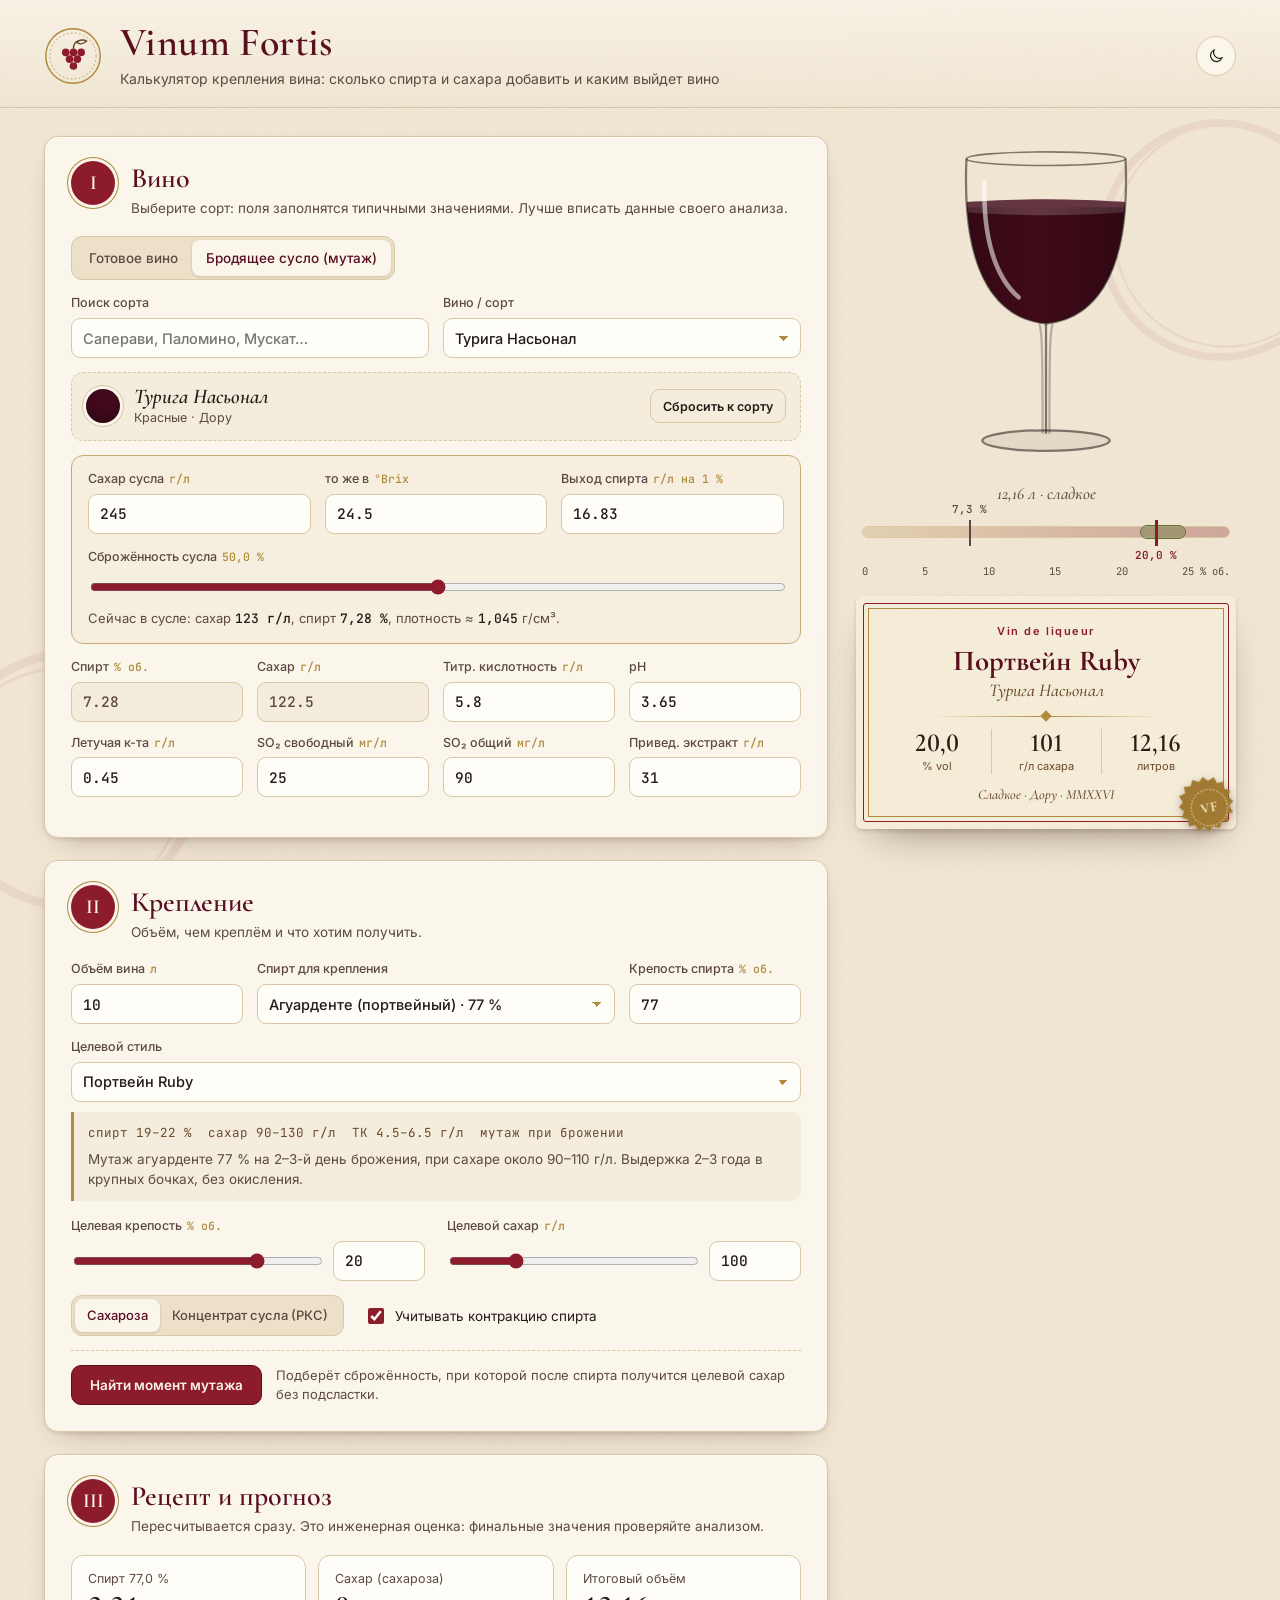
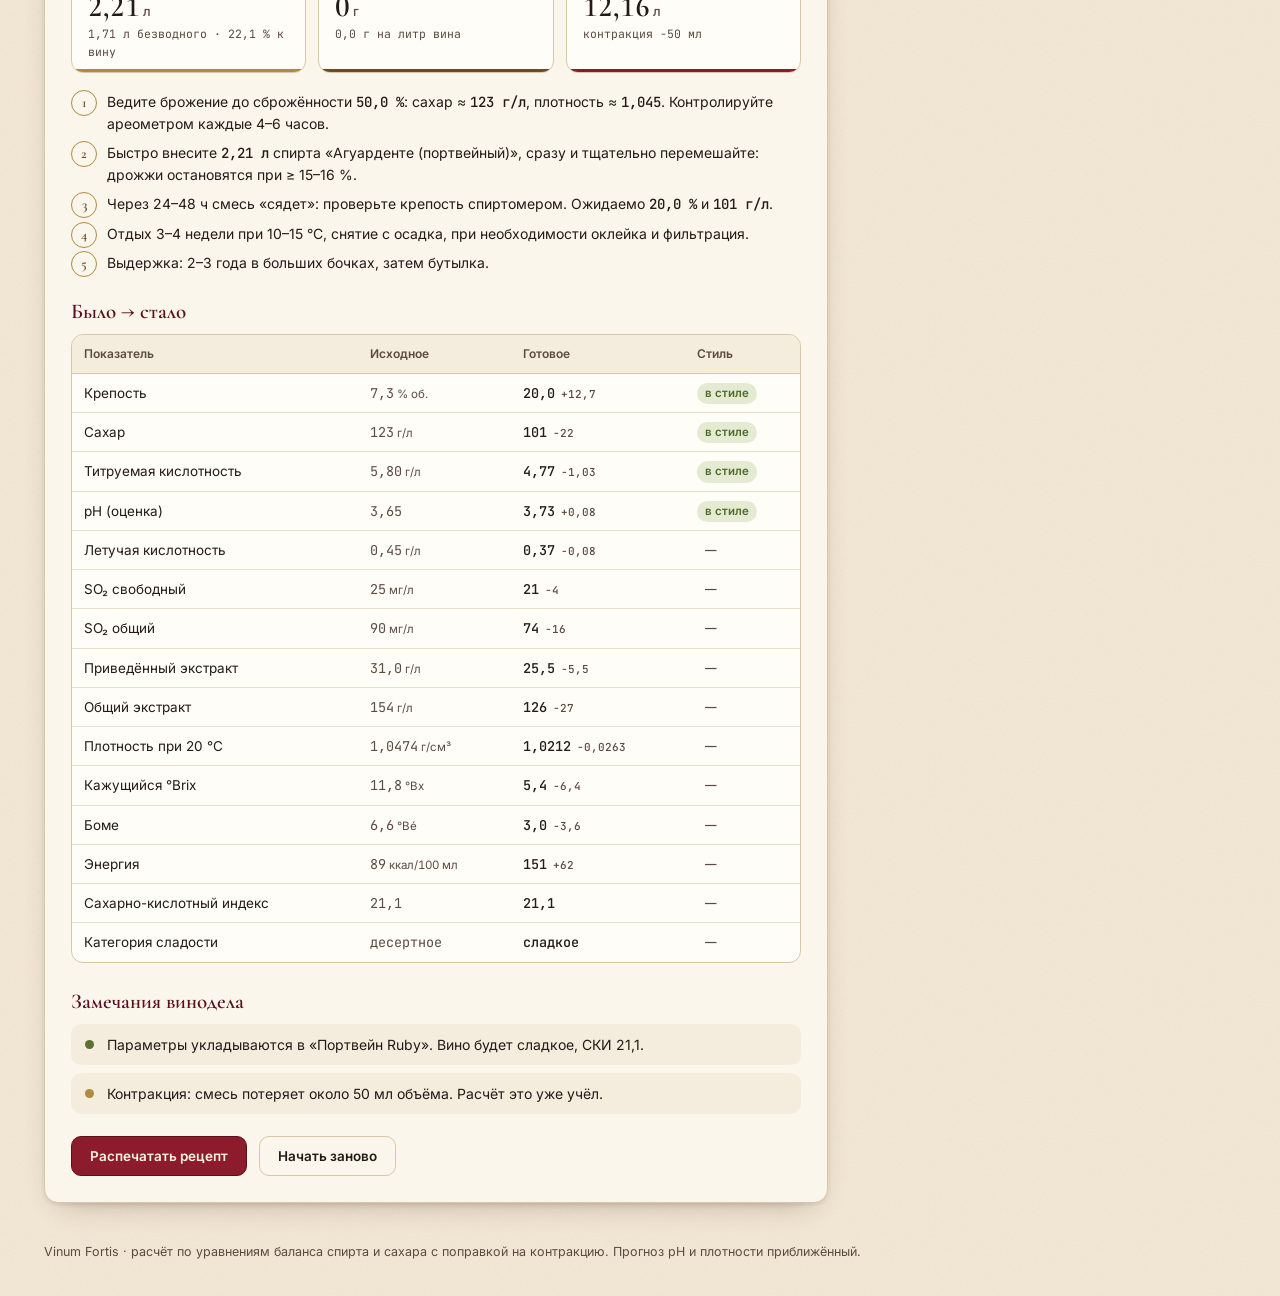
==== wine/index.html @ 8679fa07 "Add Vinum Fortis fortified wine calculator site Wine/must database, spirits and fortified styles, al" ====
<!doctype html>
<html lang="ru">
<head>
  <meta charset="utf-8">
  <meta name="viewport" content="width=device-width, initial-scale=1">
  <title>Vinum Fortis</title>
  <meta name="description" content="Калькулятор крепления вина: сколько спирта и сахара добавить и какими будут параметры готового креплёного вина.">
  <link rel="preconnect" href="https://fonts.googleapis.com">
  <link rel="preconnect" href="https://fonts.gstatic.com" crossorigin>
  <link href="https://fonts.googleapis.com/css2?family=Cormorant+Garamond:ital,wght@0,500;0,600;0,700;1,500;1,600&family=Inter:wght@400;500;600&family=JetBrains+Mono:wght@400;500&display=swap" rel="stylesheet">
  <link rel="stylesheet" href="styles.css">
  <link rel="icon" href="data:image/svg+xml,%3Csvg xmlns='http://www.w3.org/2000/svg' viewBox='0 0 32 32'%3E%3Cpath d='M9 3h14c0 9-2 14-7 14S9 12 9 3z' fill='%238c1c2c'/%3E%3Cpath d='M16 17v9M11 29h10' stroke='%23b08a3e' stroke-width='2' stroke-linecap='round'/%3E%3C/svg%3E">
</head>
<body>
  <svg class="stain stain-a" viewBox="0 0 200 200" aria-hidden="true"><circle cx="100" cy="100" r="78" /><circle cx="104" cy="97" r="74" /></svg>
  <svg class="stain stain-b" viewBox="0 0 200 200" aria-hidden="true"><circle cx="100" cy="100" r="70" /><circle cx="96" cy="104" r="66" /></svg>

  <header class="masthead">
    <div class="masthead-inner">
      <svg class="crest" viewBox="0 0 64 64" aria-hidden="true">
        <circle cx="32" cy="32" r="30" class="crest-ring"/>
        <circle cx="32" cy="32" r="25.5" class="crest-ring thin"/>
        <g class="crest-grapes">
          <circle cx="24" cy="28" r="4.2"/><circle cx="32.5" cy="28" r="4.2"/><circle cx="41" cy="28" r="4.2"/>
          <circle cx="28.2" cy="35.5" r="4.2"/><circle cx="36.8" cy="35.5" r="4.2"/>
          <circle cx="32.5" cy="43" r="4.2"/>
        </g>
        <path d="M32.5 23.5c0-4 1.5-6.5 4.5-8M36 17c3-3 8-3.5 11-1.5-3 3-7.5 4-11 1.5z" class="crest-stem"/>
      </svg>
      <div>
        <h1>Vinum Fortis</h1>
        <p class="tagline">Калькулятор крепления вина: сколько спирта и сахара добавить и каким выйдет вино</p>
      </div>
      <button class="theme-toggle" id="themeToggle" type="button" aria-label="Переключить тему">
        <svg viewBox="0 0 24 24" aria-hidden="true"><path d="M20 14.5A8 8 0 0 1 9.5 4a8 8 0 1 0 10.5 10.5z"/></svg>
      </button>
    </div>
  </header>

  <main class="layout">
    <div class="steps">

      <!-- I. Вино -->
      <section class="card step" aria-labelledby="h-wine">
        <header class="step-head">
          <span class="numeral">I</span>
          <div>
            <h2 id="h-wine">Вино</h2>
            <p class="step-sub">Выберите сорт: поля заполнятся типичными значениями. Лучше вписать данные своего анализа.</p>
          </div>
        </header>

        <div class="segmented" role="radiogroup" aria-label="Что крепим">
          <label><input type="radio" name="mode" value="wine" checked><span>Готовое вино</span></label>
          <label><input type="radio" name="mode" value="must"><span>Бродящее сусло (мутаж)</span></label>
        </div>

        <div class="field-row">
          <label class="field grow">
            <span class="field-label">Поиск сорта</span>
            <input type="search" id="wineSearch" placeholder="Саперави, Паломино, Мускат…" autocomplete="off">
          </label>
          <label class="field grow">
            <span class="field-label">Вино / сорт</span>
            <select id="wineSelect"></select>
          </label>
        </div>

        <div class="wine-card" id="wineCard">
          <span class="swatch" id="wineSwatch"></span>
          <div>
            <div class="wine-name" id="wineName"></div>
            <div class="wine-meta" id="wineMeta"></div>
          </div>
          <button class="btn-ghost" id="resetWine" type="button">Сбросить к сорту</button>
        </div>

        <div class="must-block" id="mustBlock" hidden>
          <div class="grid">
            <label class="field"><span class="field-label">Сахар сусла <em>г/л</em></span><input type="number" id="sugar0" step="1" min="0" max="700"></label>
            <label class="field"><span class="field-label">то же в <em>°Brix</em></span><input type="number" id="brix" step="0.1" min="0" max="70"></label>
            <label class="field"><span class="field-label">Выход спирта <em>г/л на 1 %</em></span><input type="number" id="kSugar" step="0.01" min="15" max="19"></label>
          </div>
          <label class="field">
            <span class="field-label">Сброжённость сусла <em id="fermentedOut">0 %</em></span>
            <input type="range" id="fermented" min="0" max="100" step="0.5">
          </label>
          <p class="hint" id="mustNow"></p>
        </div>

        <div class="grid" id="wineFields">
          <label class="field"><span class="field-label">Спирт <em>% об.</em></span><input type="number" data-k="abv" step="0.1" min="0" max="25"></label>
          <label class="field"><span class="field-label">Сахар <em>г/л</em></span><input type="number" data-k="sugar" step="0.5" min="0" max="700"></label>
          <label class="field"><span class="field-label">Титр. кислотность <em>г/л</em></span><input type="number" data-k="ta" step="0.1" min="0" max="20"></label>
          <label class="field"><span class="field-label">pH</span><input type="number" data-k="pH" step="0.01" min="2.5" max="4.5"></label>
          <label class="field"><span class="field-label">Летучая к-та <em>г/л</em></span><input type="number" data-k="va" step="0.01" min="0" max="3"></label>
          <label class="field"><span class="field-label">SO₂ свободный <em>мг/л</em></span><input type="number" data-k="freeSO2" step="1" min="0" max="100"></label>
          <label class="field"><span class="field-label">SO₂ общий <em>мг/л</em></span><input type="number" data-k="totalSO2" step="1" min="0" max="400"></label>
          <label class="field"><span class="field-label">Привед. экстракт <em>г/л</em></span><input type="number" data-k="extract" step="0.5" min="0" max="80"></label>
        </div>
      </section>

      <!-- II. Крепление -->
      <section class="card step" aria-labelledby="h-fort">
        <header class="step-head">
          <span class="numeral">II</span>
          <div>
            <h2 id="h-fort">Крепление</h2>
            <p class="step-sub">Объём, чем креплём и что хотим получить.</p>
          </div>
        </header>

        <div class="grid">
          <label class="field"><span class="field-label">Объём вина <em>л</em></span><input type="number" id="volume" step="0.1" min="0.05"></label>
          <label class="field span2"><span class="field-label">Спирт для крепления</span><select id="spiritSelect"></select></label>
          <label class="field"><span class="field-label">Крепость спирта <em>% об.</em></span><input type="number" id="spiritAbv" step="0.1" min="1" max="100"></label>
        </div>

        <label class="field">
          <span class="field-label">Целевой стиль</span>
          <select id="styleSelect"></select>
        </label>
        <div class="style-card" id="styleCard"></div>

        <div class="target">
          <label class="field">
            <span class="field-label">Целевая крепость <em>% об.</em></span>
            <div class="slider-pair">
              <input type="range" id="targetAbvRange" min="8" max="24" step="0.1">
              <input type="number" id="targetAbv" min="1" max="99" step="0.1">
            </div>
          </label>
          <label class="field">
            <span class="field-label">Целевой сахар <em>г/л</em></span>
            <div class="slider-pair">
              <input type="range" id="targetSugarRange" min="0" max="400" step="1">
              <input type="number" id="targetSugar" min="0" max="700" step="1">
            </div>
          </label>
        </div>

        <div class="field-row options">
          <div class="segmented small" role="radiogroup" aria-label="Чем подслащиваем">
            <label><input type="radio" name="sugarSource" value="sucrose" checked><span>Сахароза</span></label>
            <label><input type="radio" name="sugarSource" value="rcs"><span>Концентрат сусла (РКС)</span></label>
          </div>
          <label class="field compact" id="rcsField" hidden><span class="field-label">Сахар в РКС <em>г/л</em></span><input type="number" id="rcsConc" step="10" min="300" max="1000"></label>
          <label class="check"><input type="checkbox" id="contraction" checked><span>Учитывать контракцию спирта</span></label>
        </div>

        <div class="mutage" id="mutageBox" hidden>
          <button class="btn" id="findMutage" type="button">Найти момент мутажа</button>
          <p class="hint" id="mutageOut">Подберёт сброжённость, при которой после спирта получится целевой сахар без подсластки.</p>
        </div>
      </section>

      <!-- III. Результат -->
      <section class="card step" aria-labelledby="h-res">
        <header class="step-head">
          <span class="numeral">III</span>
          <div>
            <h2 id="h-res">Рецепт и прогноз</h2>
            <p class="step-sub">Пересчитывается сразу. Это инженерная оценка: финальные значения проверяйте анализом.</p>
          </div>
        </header>

        <div class="errors" id="errors" role="alert" hidden></div>

        <div class="recipe" id="recipe"></div>
        <ol class="steps-list" id="procedure"></ol>

        <h3 class="sub-h">Было → стало</h3>
        <div class="table-wrap">
          <table class="params" id="params">
            <thead><tr><th>Показатель</th><th>Исходное</th><th>Готовое</th><th>Стиль</th></tr></thead>
            <tbody></tbody>
          </table>
        </div>

        <h3 class="sub-h">Замечания винодела</h3>
        <ul class="notes" id="notes"></ul>

        <div class="actions">
          <button class="btn" type="button" id="printBtn">Распечатать рецепт</button>
          <button class="btn-ghost" type="button" id="resetAll">Начать заново</button>
        </div>
      </section>
    </div>

    <!-- Сцена: бокал и этикетка -->
    <aside class="stage" aria-label="Наглядный результат">
      <div class="stage-inner">
        <figure class="glass-fig">
          <svg class="glass" viewBox="0 0 220 300" role="img" aria-labelledby="glassTitle">
            <title id="glassTitle">Бокал с прогнозным цветом вина</title>
            <defs>
              <clipPath id="bowlClip"><path d="M40 20 C 36 110, 60 160, 110 165 C 160 160, 184 110, 180 20 Z"/></clipPath>
              <linearGradient id="liqShade" x1="0" x2="1">
                <stop offset="0" stop-color="#000" stop-opacity=".28"/>
                <stop offset=".45" stop-color="#000" stop-opacity="0"/>
                <stop offset="1" stop-color="#000" stop-opacity=".35"/>
              </linearGradient>
            </defs>
            <g clip-path="url(#bowlClip)">
              <g id="liquid" class="liquid">
                <rect x="20" y="0" width="180" height="200" id="liquidBody"/>
                <ellipse cx="110" cy="0" rx="90" ry="7" id="meniscus"/>
                <rect x="20" y="0" width="180" height="200" fill="url(#liqShade)"/>
              </g>
            </g>
            <path class="glass-line" d="M40 20 C 36 110, 60 160, 110 165 C 160 160, 184 110, 180 20"/>
            <ellipse class="glass-line rim" cx="110" cy="20" rx="70" ry="6"/>
            <path class="glass-line" d="M110 165 V 262"/>
            <path class="glass-line" d="M104 165 C 106 170, 107 175, 107 262 M116 165 C 114 170, 113 175, 113 262" opacity=".5"/>
            <ellipse class="glass-line foot" cx="110" cy="268" rx="56" ry="9"/>
            <path class="glass-glint" d="M56 40 C 54 90, 66 125, 86 142"/>
          </svg>
          <figcaption id="glassCaption"></figcaption>
        </figure>

        <div class="hydro" aria-label="Шкала крепости">
          <div class="hydro-track">
            <div class="hydro-band" id="hydroBand"></div>
            <div class="hydro-mark before" id="hydroBefore"><span></span></div>
            <div class="hydro-mark after" id="hydroAfter"><span></span></div>
          </div>
          <div class="hydro-scale"><span>0</span><span>5</span><span>10</span><span>15</span><span>20</span><span>25 % об.</span></div>
        </div>

        <article class="label" id="label">
          <div class="label-inner">
            <div class="label-top">Vin de liqueur</div>
            <div class="label-style" id="labelStyle"></div>
            <div class="label-wine" id="labelWine"></div>
            <div class="label-rule"><span></span></div>
            <div class="label-figs">
              <div><b id="labelAbv"></b><small>% vol</small></div>
              <div><b id="labelSugar"></b><small>г/л сахара</small></div>
              <div><b id="labelVol"></b><small id="labelVolUnit">л</small></div>
            </div>
            <div class="label-foot" id="labelFoot"></div>
            <svg class="seal" viewBox="0 0 80 80" aria-hidden="true">
              <path class="seal-edge" d="M40 2 l5 6 8-3 2 8 8 0-1 8 7 4-4 7 5 6-6 5 3 8-8 2 0 8-8-1-4 7-7-4-6 5-5-6-8 3-2-8-8 0 1-8-7-4 4-7-5-6 6-5-3-8 8-2 0-8 8 1 4-7 7 4z" transform="translate(0 2)"/>
              <circle cx="40" cy="42" r="22" class="seal-ring"/>
              <text x="40" y="47" text-anchor="middle" class="seal-text">VF</text>
            </svg>
          </div>
        </article>
      </div>
    </aside>
  </main>

  <footer class="foot">
    Vinum Fortis · расчёт по уравнениям баланса спирта и сахара с поправкой на контракцию. Прогноз pH и плотности приближённый.
  </footer>

  <script src="data.js"></script>
  <script src="calc.js"></script>
  <script src="app.js"></script>
</body>
</html>
---- wine/styles.css ----
/* Vinum Fortis — «погреб и этикетка» */
:root {
  --bordeaux: #5a0f1f;
  --garnet: #8c1c2c;
  --garnet-soft: #a33a45;
  --oak: #6b4a2b;
  --brass: #b08a3e;
  --brass-soft: #d2b676;
  --olive: #5e7134;
  --ink: #241a17;
  --ink-soft: #5c4a42;
  --paper: #f3e9d7;
  --paper-2: #ece0c9;
  --card: #fbf6ec;
  --line: #d9c7a6;
  --field: #fffdf8;
  --shadow: 0 1px 0 rgba(255,255,255,.6) inset, 0 12px 30px -18px rgba(60, 25, 15, .45), 0 2px 6px -2px rgba(60,25,15,.18);
  --ok: #4f6b2a; --ok-bg: #e5ebd2;
  --near: #8a6418; --near-bg: #f3e5c2;
  --out: #8c1c2c; --out-bg: #f3d9d6;
  --radius: 14px;
  --serif: 'Cormorant Garamond', 'Times New Roman', serif;
  --sans: 'Inter', system-ui, -apple-system, 'Segoe UI', sans-serif;
  --mono: 'JetBrains Mono', ui-monospace, monospace;
  color-scheme: light;
}
@media (prefers-color-scheme: dark) {
  :root:not([data-theme="light"]) {
    --ink: #efe3cc; --ink-soft: #b9a68c; --paper: #170d0e; --paper-2: #1f1213; --card: #241517;
    --line: #4a3128; --field: #1b1011; --garnet: #c8505c; --garnet-soft: #d97a83; --brass: #c9a55a; --brass-soft: #8a7038;
    --bordeaux: #e0a0a8; --oak: #c9a37a; --olive: #9fb36b;
    --ok: #a9c47a; --ok-bg: #26301a; --near: #e0bb6a; --near-bg: #3a2c12; --out: #ec8a92; --out-bg: #3d1719;
    --shadow: 0 14px 34px -18px rgba(0,0,0,.8), 0 0 0 1px rgba(255,255,255,.03) inset;
    color-scheme: dark;
  }
}
:root[data-theme="dark"] {
  --ink: #efe3cc; --ink-soft: #b9a68c; --paper: #170d0e; --paper-2: #1f1213; --card: #241517;
  --line: #4a3128; --field: #1b1011; --garnet: #c8505c; --garnet-soft: #d97a83; --brass: #c9a55a; --brass-soft: #8a7038;
  --bordeaux: #e0a0a8; --oak: #c9a37a; --olive: #9fb36b;
  --ok: #a9c47a; --ok-bg: #26301a; --near: #e0bb6a; --near-bg: #3a2c12; --out: #ec8a92; --out-bg: #3d1719;
  --shadow: 0 14px 34px -18px rgba(0,0,0,.8), 0 0 0 1px rgba(255,255,255,.03) inset;
  color-scheme: dark;
}

* { box-sizing: border-box; }
[hidden] { display: none !important; }
html { -webkit-text-size-adjust: 100%; overflow-x: clip; }
body {
  margin: 0; min-height: 100vh; color: var(--ink); font: 15px/1.5 var(--sans);
  background-color: var(--paper);
  background-image:
    url("data:image/svg+xml,%3Csvg xmlns='http://www.w3.org/2000/svg' width='220' height='220'%3E%3Cfilter id='n'%3E%3CfeTurbulence type='fractalNoise' baseFrequency='.85' numOctaves='3' stitchTiles='stitch'/%3E%3CfeColorMatrix values='0 0 0 0 .35 0 0 0 0 .2 0 0 0 0 .1 0 0 0 .07 0'/%3E%3C/filter%3E%3Crect width='100%25' height='100%25' filter='url(%23n)'/%3E%3C/svg%3E"),
    radial-gradient(1200px 600px at 85% -10%, color-mix(in srgb, var(--garnet) 10%, transparent), transparent 60%),
    radial-gradient(900px 500px at -10% 110%, color-mix(in srgb, var(--oak) 12%, transparent), transparent 60%);
  overflow-x: hidden;
}
.stain { position: fixed; width: 300px; pointer-events: none; z-index: 0; fill: none; stroke: var(--garnet); opacity: .07; }
.stain circle { stroke-width: 5; }
.stain circle + circle { stroke-width: 1.5; }
.stain-a { top: 90px; right: -90px; }
.stain-b { bottom: -60px; left: -110px; width: 360px; }

/* ——— шапка ——— */
.masthead { position: relative; z-index: 1; border-bottom: 1px solid var(--line); background: linear-gradient(to bottom, color-mix(in srgb, var(--card) 70%, transparent), transparent); }
.masthead-inner { max-width: 1240px; margin: 0 auto; padding: 22px 24px 18px; display: flex; align-items: center; gap: 18px; }
.crest { width: 58px; height: 58px; flex: none; }
.crest-ring { fill: none; stroke: var(--brass); stroke-width: 1.6; }
.crest-ring.thin { stroke-width: .8; stroke-dasharray: 2 2.5; }
.crest-grapes circle { fill: var(--garnet); }
.crest-stem { fill: none; stroke: var(--oak); stroke-width: 1.6; stroke-linecap: round; }
h1 { font: 600 40px/1 var(--serif); letter-spacing: .01em; margin: 0; color: var(--bordeaux); }
.tagline { margin: 6px 0 0; color: var(--ink-soft); font-size: 14px; }
.theme-toggle { margin-left: auto; width: 40px; height: 40px; border-radius: 50%; border: 1px solid var(--line); background: var(--card); color: var(--ink); cursor: pointer; display: grid; place-items: center; }
.theme-toggle svg { width: 18px; height: 18px; fill: none; stroke: currentColor; stroke-width: 1.6; }
.theme-toggle:hover { border-color: var(--brass); }

/* ——— раскладка ——— */
.layout { position: relative; z-index: 1; max-width: 1240px; margin: 0 auto; padding: 28px 24px 40px; display: grid; grid-template-columns: minmax(0, 1fr) 380px; gap: 28px; align-items: start; }
.steps { display: grid; grid-template-columns: minmax(0, 1fr); gap: 22px; min-width: 0; }
.stage { position: sticky; top: 20px; }

.card { background: var(--card); border: 1px solid var(--line); border-radius: var(--radius); box-shadow: var(--shadow); padding: 24px 26px 26px; }
.step-head { display: flex; gap: 16px; align-items: flex-start; margin-bottom: 18px; }
.numeral { flex: none; width: 44px; height: 44px; border-radius: 50%; display: grid; place-items: center; font: 600 20px/1 var(--serif); color: var(--card); background: var(--garnet); box-shadow: 0 0 0 3px var(--card), 0 0 0 4px var(--brass); }
h2 { font: 600 28px/1.1 var(--serif); margin: 2px 0 4px; color: var(--bordeaux); }
.step-sub { margin: 0; color: var(--ink-soft); font-size: 13.5px; }
.sub-h { font: 600 21px/1.2 var(--serif); color: var(--bordeaux); margin: 26px 0 10px; }

/* ——— поля ——— */
.grid { display: grid; grid-template-columns: repeat(4, minmax(0, 1fr)); gap: 12px 14px; margin: 14px 0; }
.span2 { grid-column: span 2; }
.field { display: flex; flex-direction: column; gap: 5px; min-width: 0; }
.field.grow { flex: 1 1 220px; }
.field-row { display: flex; gap: 14px; flex-wrap: wrap; align-items: flex-end; margin: 14px 0; }
.field-label { font-size: 12.5px; color: var(--ink-soft); font-weight: 500; }
.field-label em { font-style: normal; color: var(--brass); font-family: var(--mono); font-size: 11.5px; margin-left: 2px; }
input[type=number], input[type=search], select {
  width: 100%; height: 40px; padding: 0 11px; border-radius: 9px; border: 1px solid var(--line);
  background: var(--field); color: var(--ink); font: 500 14.5px var(--sans); outline: none; transition: border-color .15s, box-shadow .15s;
}
input[type=number] { font-family: var(--mono); font-variant-numeric: tabular-nums; }
input[readonly] { background: color-mix(in srgb, var(--paper-2) 60%, var(--field)); color: var(--ink-soft); }
select { appearance: none; padding-right: 34px; background-image: linear-gradient(45deg, transparent 50%, var(--brass) 50%), linear-gradient(135deg, var(--brass) 50%, transparent 50%); background-position: calc(100% - 17px) 17px, calc(100% - 12px) 17px; background-size: 5px 5px; background-repeat: no-repeat; }
input:focus, select:focus { border-color: var(--garnet-soft); box-shadow: 0 0 0 3px color-mix(in srgb, var(--garnet) 18%, transparent); }
input[type=range] { width: 100%; accent-color: var(--garnet); height: 28px; }
.slider-pair { display: grid; grid-template-columns: 1fr 92px; gap: 12px; align-items: center; }
.target { display: grid; grid-template-columns: 1fr 1fr; gap: 14px 22px; margin: 16px 0 6px; }
.compact { width: 150px; }
.check { display: inline-flex; gap: 8px; align-items: center; font-size: 13.5px; cursor: pointer; height: 40px; }
.check input { accent-color: var(--garnet); width: 16px; height: 16px; }
.hint { margin: 6px 0 0; font-size: 13px; color: var(--ink-soft); }
.hint b { color: var(--ink); font-family: var(--mono); font-weight: 500; }

.segmented { display: inline-flex; padding: 3px; border-radius: 11px; background: var(--paper-2); border: 1px solid var(--line); flex-wrap: wrap; }
.segmented label { cursor: pointer; }
.segmented input { position: absolute; opacity: 0; pointer-events: none; }
.segmented span { display: block; padding: 8px 14px; border-radius: 8px; font-size: 13.5px; font-weight: 500; color: var(--ink-soft); transition: background .15s, color .15s; }
.segmented input:checked + span { background: var(--card); color: var(--bordeaux); box-shadow: 0 1px 3px rgba(60,25,15,.18); }
.segmented input:focus-visible + span { outline: 2px solid var(--garnet-soft); outline-offset: 1px; }
.segmented.small span { padding: 7px 12px; font-size: 13px; }

.btn, .btn-ghost { height: 40px; padding: 0 18px; border-radius: 10px; font: 600 13.5px var(--sans); cursor: pointer; transition: background .15s, border-color .15s, transform .1s; }
.btn { background: var(--garnet); color: #fbf3e6; border: 1px solid var(--bordeaux); }
.btn:hover { background: var(--bordeaux); }
.btn-ghost { background: transparent; color: var(--ink); border: 1px solid var(--line); }
.btn-ghost:hover { border-color: var(--brass); }
.btn:active, .btn-ghost:active { transform: translateY(1px); }

/* ——— карточки вина и стиля ——— */
.wine-card { display: flex; gap: 14px; align-items: center; padding: 12px 14px; border: 1px dashed var(--line); border-radius: 12px; background: color-mix(in srgb, var(--paper-2) 40%, transparent); }
.swatch { width: 34px; height: 34px; border-radius: 50%; flex: none; box-shadow: inset 0 -6px 10px rgba(0,0,0,.25), 0 0 0 3px var(--card), 0 0 0 4px var(--line); }
.wine-name { font: italic 600 21px/1.15 var(--serif); }
.wine-meta { font-size: 12.5px; color: var(--ink-soft); }
.wine-card .btn-ghost { margin-left: auto; height: 34px; font-size: 12.5px; padding: 0 12px; }
.must-block { margin-top: 14px; padding: 14px 16px; border-radius: 12px; border: 1px solid color-mix(in srgb, var(--brass) 45%, var(--line)); background: color-mix(in srgb, var(--brass) 7%, transparent); }
.must-block .grid { margin-top: 0; grid-template-columns: repeat(3, minmax(0, 1fr)); }

.style-card { margin-top: 10px; padding: 12px 14px; border-left: 3px solid var(--brass); background: color-mix(in srgb, var(--paper-2) 45%, transparent); border-radius: 0 10px 10px 0; font-size: 13.5px; }
.style-card .ranges { display: flex; flex-wrap: wrap; gap: 6px 16px; margin-bottom: 6px; font-family: var(--mono); font-size: 12.5px; color: var(--oak); }
.style-card p { margin: 0; color: var(--ink-soft); }
.style-card .warn { margin-top: 6px; color: var(--near); }

.options { gap: 12px 20px; }
.mutage { display: flex; gap: 14px; align-items: center; flex-wrap: wrap; margin-top: 10px; padding-top: 14px; border-top: 1px dashed var(--line); }
.mutage .hint { margin: 0; flex: 1 1 260px; }

/* ——— результат ——— */
.errors { padding: 12px 14px; border-radius: 10px; background: var(--out-bg); color: var(--out); font-size: 14px; margin-bottom: 14px; }
.errors p { margin: 0; }
.recipe { display: grid; grid-template-columns: repeat(auto-fit, minmax(150px, 1fr)); gap: 12px; }
.dose { padding: 14px 16px 12px; border-radius: 12px; border: 1px solid var(--line); background: var(--field); position: relative; overflow: hidden; }
.dose::after { content: ''; position: absolute; inset: auto 0 0 0; height: 3px; background: var(--c, var(--brass)); }
.dose .k { font-size: 12.5px; color: var(--ink-soft); }
.dose .v { font: 600 30px/1.1 var(--serif); color: var(--ink); margin-top: 2px; font-variant-numeric: lining-nums tabular-nums; }
.dose .v small { font: 500 13px var(--sans); color: var(--ink-soft); margin-left: 3px; }
.dose .s { font-family: var(--mono); font-size: 11.5px; color: var(--ink-soft); margin-top: 2px; }

.steps-list { margin: 18px 0 0; padding: 0; list-style: none; counter-reset: s; display: grid; gap: 8px; }
.steps-list li { counter-increment: s; position: relative; padding-left: 36px; font-size: 14px; }
.steps-list li::before { content: counter(s); position: absolute; left: 0; top: -1px; width: 24px; height: 24px; border-radius: 50%; border: 1px solid var(--brass); display: grid; place-items: center; font: 600 14px/1 var(--serif); color: var(--oak); }
.steps-list b { font-family: var(--mono); font-weight: 500; }

.table-wrap { overflow-x: auto; border: 1px solid var(--line); border-radius: 12px; background: var(--field); }
.params { width: 100%; border-collapse: collapse; font-size: 13.5px; }
.params th { text-align: left; font-weight: 600; font-size: 12px; color: var(--ink-soft); padding: 10px 12px; border-bottom: 1px solid var(--line); background: color-mix(in srgb, var(--paper-2) 55%, transparent); }
.params td { padding: 8px 12px; border-bottom: 1px solid color-mix(in srgb, var(--line) 55%, transparent); }
.params tr:last-child td { border-bottom: 0; }
.params td.num { font-family: var(--mono); font-variant-numeric: tabular-nums; white-space: nowrap; }
.params td.after { color: var(--ink); font-weight: 500; }
.params td.before { color: var(--ink-soft); }
.params td .unit { color: var(--ink-soft); font-size: 11.5px; margin-left: 3px; font-family: var(--sans); }
.params .delta { font-size: 11px; margin-left: 6px; color: var(--ink-soft); }
.chip { display: inline-block; padding: 2px 8px; border-radius: 99px; font-size: 11.5px; font-weight: 600; white-space: nowrap; }
.chip.ok { color: var(--ok); background: var(--ok-bg); }
.chip.near { color: var(--near); background: var(--near-bg); }
.chip.out { color: var(--out); background: var(--out-bg); }
.chip.none { color: var(--ink-soft); }

.notes { margin: 0; padding: 0; list-style: none; display: grid; gap: 8px; }
.notes li { padding: 10px 14px 10px 36px; border-radius: 10px; background: color-mix(in srgb, var(--paper-2) 45%, transparent); font-size: 14px; position: relative; }
.notes li::before { content: ''; position: absolute; left: 14px; top: 16px; width: 9px; height: 9px; border-radius: 50%; background: var(--brass); }
.notes li.warn::before { background: var(--garnet); }
.notes li.good::before { background: var(--olive); }
.actions { display: flex; gap: 12px; margin-top: 22px; flex-wrap: wrap; }

/* ——— сцена ——— */
.stage-inner { display: grid; gap: 18px; }
.glass-fig { margin: 0; text-align: center; }
.glass { width: 100%; max-width: 250px; height: auto; display: block; margin: 0 auto; overflow: visible; }
.glass-line { fill: none; stroke: color-mix(in srgb, var(--ink) 55%, transparent); stroke-width: 2; }
.glass-line.rim { stroke-width: 1.4; }
.glass-line.foot { fill: color-mix(in srgb, var(--ink) 6%, transparent); }
.glass-glint { fill: none; stroke: #fff; stroke-opacity: .55; stroke-width: 4; stroke-linecap: round; }
.liquid { transition: transform .9s cubic-bezier(.3,.7,.2,1); }
.liquid rect#liquidBody, .liquid ellipse { transition: fill .9s ease; }
.glass-fig figcaption { font: italic 500 17px var(--serif); color: var(--ink-soft); margin-top: 6px; }

.hydro { padding: 4px 6px 0; }
.hydro-track { position: relative; height: 12px; border-radius: 99px; background: linear-gradient(90deg, color-mix(in srgb, var(--brass) 18%, var(--paper-2)), color-mix(in srgb, var(--garnet) 30%, var(--paper-2))); border: 1px solid var(--line); }
.hydro-band { position: absolute; top: -1px; bottom: -1px; border-radius: 99px; background: color-mix(in srgb, var(--olive) 40%, transparent); outline: 1px solid var(--olive); transition: left .6s, width .6s; }
.hydro-mark { position: absolute; top: -7px; width: 2px; height: 26px; transform: translateX(-1px); transition: left .7s cubic-bezier(.3,.7,.2,1); }
.hydro-mark.before { background: var(--ink-soft); }
.hydro-mark.after { background: var(--garnet); width: 3px; }
.hydro-mark span { position: absolute; top: -18px; left: 50%; transform: translateX(-50%); font: 500 11px var(--mono); white-space: nowrap; color: var(--ink-soft); }
.hydro-mark.after span { top: 28px; color: var(--garnet); font-weight: 600; }
.hydro-scale { display: flex; justify-content: space-between; font: 10.5px var(--mono); color: var(--ink-soft); margin-top: 26px; }

/* этикетка */
.label { background: #f8f0dd; color: #2a1d17; border-radius: 6px; padding: 7px; box-shadow: 0 18px 40px -22px rgba(40,15,10,.6), 0 2px 4px rgba(40,15,10,.15); position: relative;
  background-image: url("data:image/svg+xml,%3Csvg xmlns='http://www.w3.org/2000/svg' width='160' height='160'%3E%3Cfilter id='n'%3E%3CfeTurbulence type='fractalNoise' baseFrequency='.7' numOctaves='2'/%3E%3CfeColorMatrix values='0 0 0 0 .4 0 0 0 0 .25 0 0 0 0 .1 0 0 0 .08 0'/%3E%3C/filter%3E%3Crect width='100%25' height='100%25' filter='url(%23n)'/%3E%3C/svg%3E"); }
.label-inner { border: 1.5px solid #8c1c2c; outline: 1px solid #b08a3e; outline-offset: -6px; border-radius: 3px; padding: 20px 18px 18px; text-align: center; position: relative; }
.label-top { font: 600 11px var(--sans); letter-spacing: .14em; color: #8c1c2c; }
.label-style { font: 700 29px/1.05 var(--serif); color: #5a0f1f; margin-top: 8px; }
.label-wine { font: italic 500 18px/1.2 var(--serif); color: #6b4a2b; margin-top: 4px; }
.label-rule { margin: 14px auto 12px; height: 1px; width: 70%; background: linear-gradient(90deg, transparent, #b08a3e, transparent); position: relative; }
.label-rule span { position: absolute; left: 50%; top: -4px; width: 8px; height: 8px; background: #b08a3e; transform: translateX(-50%) rotate(45deg); }
.label-figs { display: grid; grid-template-columns: repeat(3, 1fr); }
.label-figs div { display: flex; flex-direction: column; }
.label-figs div + div { border-left: 1px solid #d9c7a6; }
.label-figs b { font: 600 26px/1.1 var(--serif); color: #2a1d17; font-variant-numeric: lining-nums; }
.label-figs small { font-size: 11px; color: #6b4a2b; }
.label-foot { margin-top: 12px; font: italic 500 14px var(--serif); color: #6b4a2b; }
.seal { position: absolute; width: 66px; right: -14px; bottom: -18px; transform: rotate(-12deg); filter: drop-shadow(0 3px 4px rgba(60,25,10,.35)); }
.seal-edge { fill: #a07a32; }
.seal-ring { fill: none; stroke: #f3e2b4; stroke-width: 1.2; stroke-dasharray: 2 2; }
.seal-text { font: 700 17px var(--serif); fill: #fbefcf; letter-spacing: .04em; }

.foot { position: relative; z-index: 1; max-width: 1240px; margin: 0 auto; padding: 0 24px 34px; font-size: 12.5px; color: var(--ink-soft); }

/* ——— адаптив ——— */
@media (max-width: 1020px) {
  .layout { grid-template-columns: minmax(0, 1fr) 320px; }
  .grid { grid-template-columns: repeat(2, minmax(0, 1fr)); }
}
@media (max-width: 860px) {
  .layout { grid-template-columns: minmax(0, 1fr); padding: 18px 16px 30px; gap: 18px; }
  .stage { position: static; order: -1; }
  .stage-inner { grid-template-columns: 150px 1fr; align-items: center; }
  .glass { max-width: 150px; }
  .hydro { grid-column: 1 / -1; order: 3; }
  .masthead-inner { padding: 16px; }
  h1 { font-size: 32px; }
  .foot { padding: 0 16px 28px; }
}
@media (max-width: 560px) {
  .card { padding: 18px 16px 20px; }
  .stage-inner { grid-template-columns: 1fr; }
  .glass { max-width: 170px; }
  .target { grid-template-columns: 1fr; }
  .must-block .grid { grid-template-columns: 1fr 1fr; }
  .span2 { grid-column: 1 / -1; }
  .tagline { font-size: 13px; }
  .wine-card { flex-wrap: wrap; }
  .wine-card .btn-ghost { margin-left: 48px; }
  .label-style { font-size: 25px; }
  .seal { right: -6px; }
  .compact { width: 100%; }
}
@media (prefers-reduced-motion: reduce) {
  *, *::before, *::after { transition: none !important; animation: none !important; }
}

/* ——— печать ——— */
@media print {
  body { background: #fff; color: #000; }
  .stain, .theme-toggle, .actions, .glass-fig, .hydro, .segmented, #wineSearch, .mutage button { display: none !important; }
  .layout { display: block; padding: 0; }
  .card { box-shadow: none; border: 1px solid #bbb; break-inside: avoid; margin-bottom: 12px; }
  .stage { position: static; }
  .label { max-width: 360px; margin: 0 auto 16px; box-shadow: none; }
}
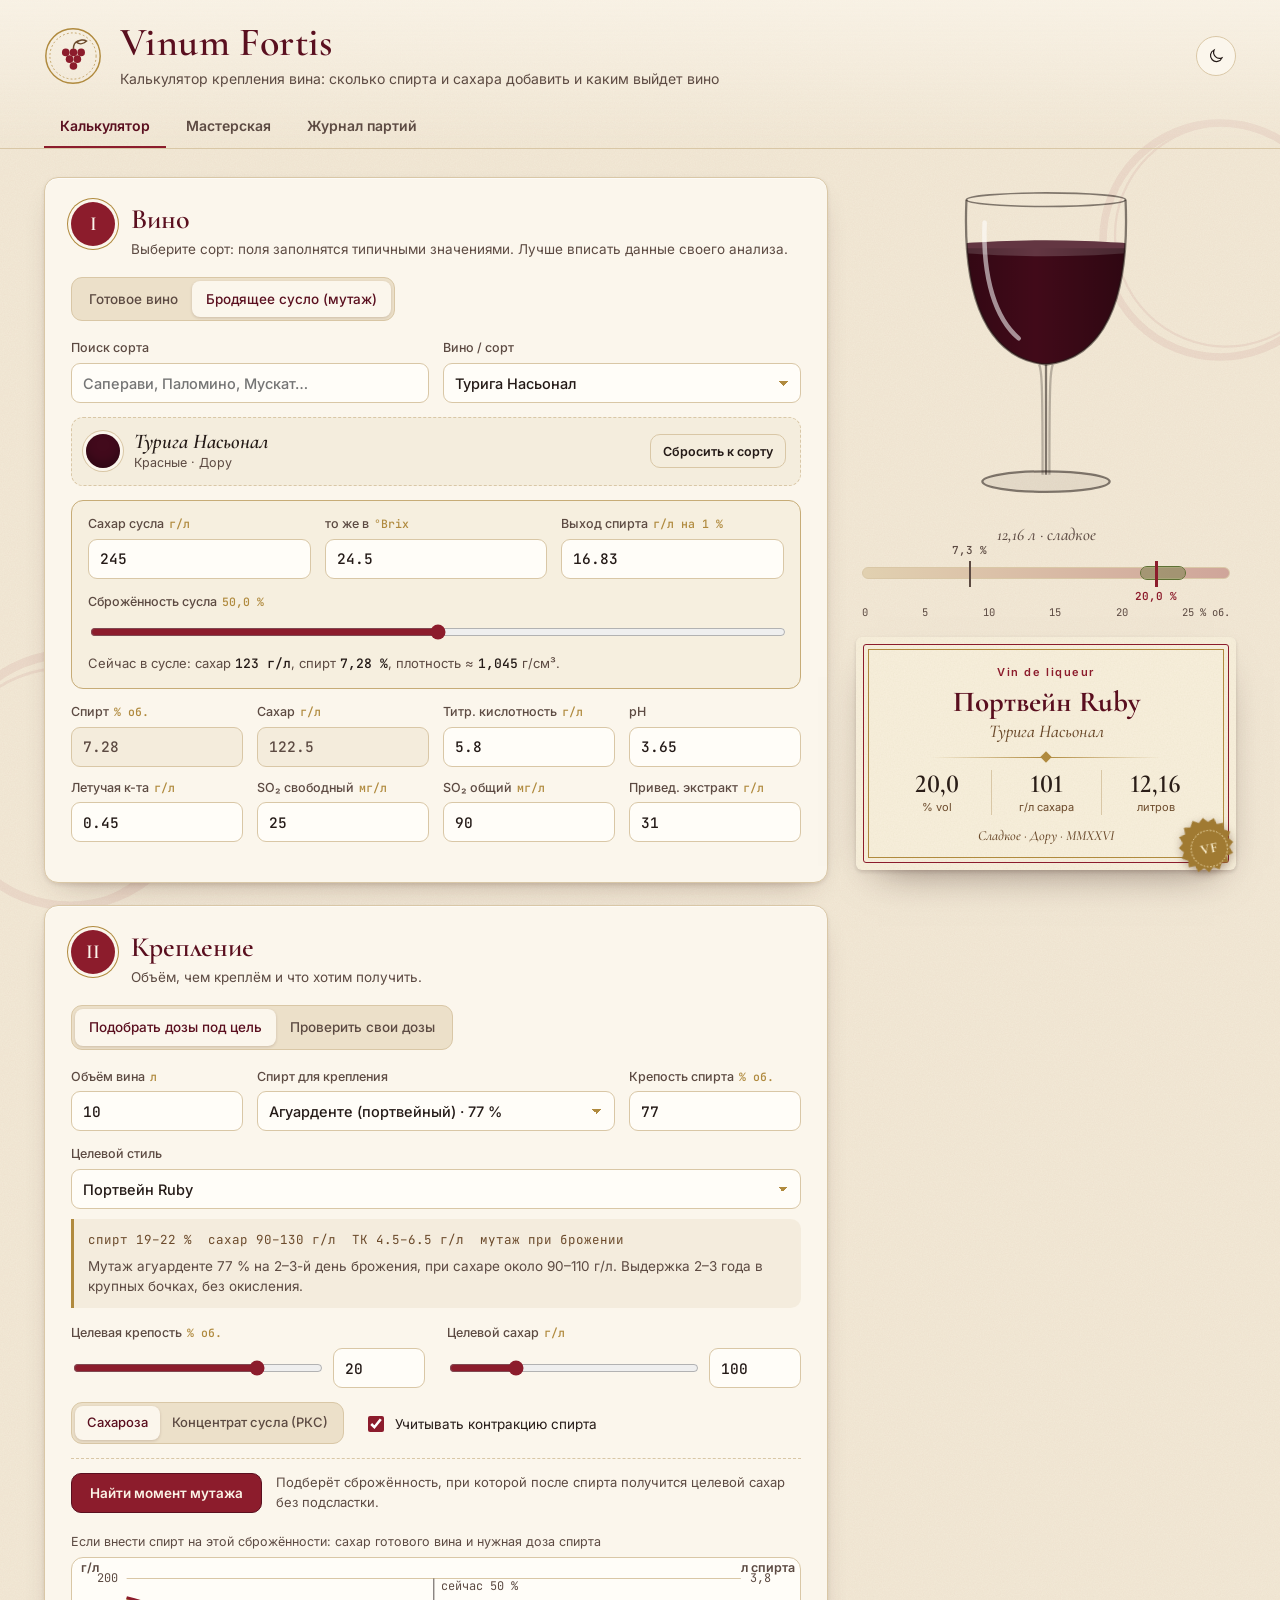
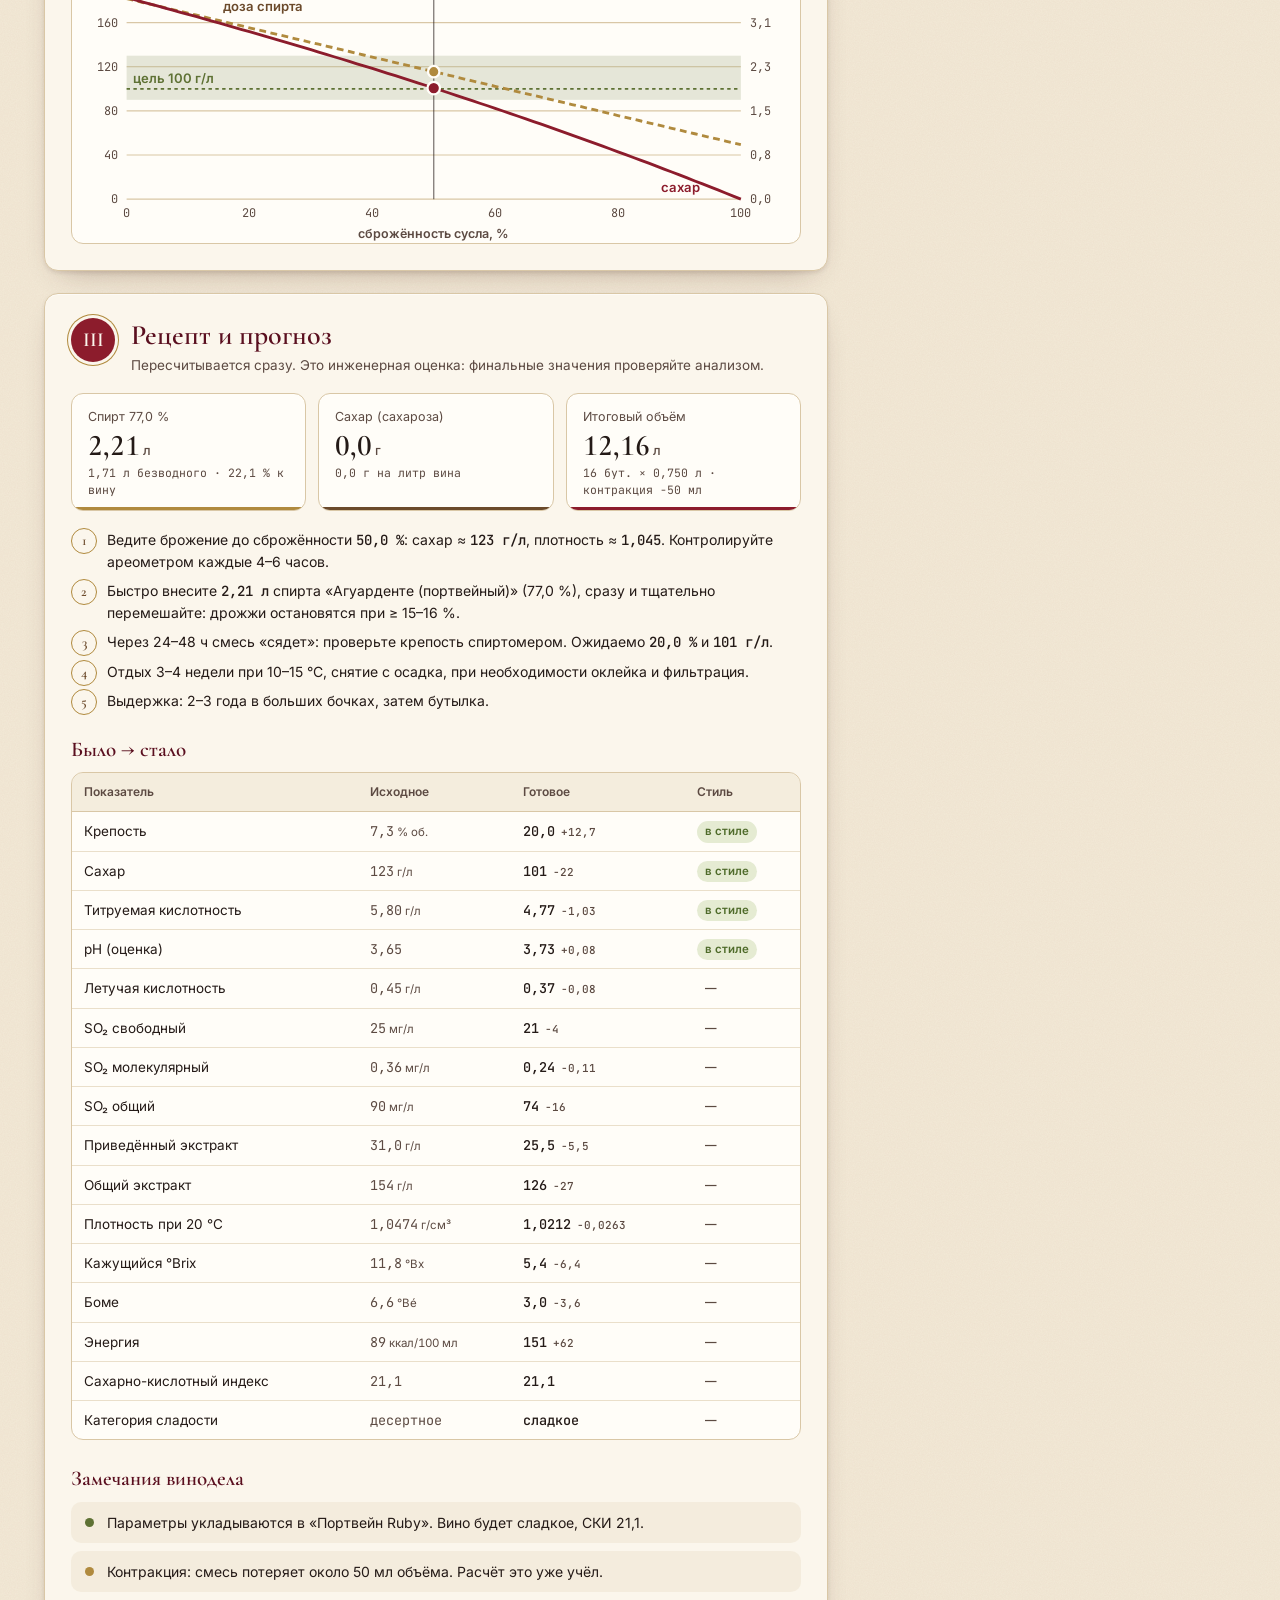
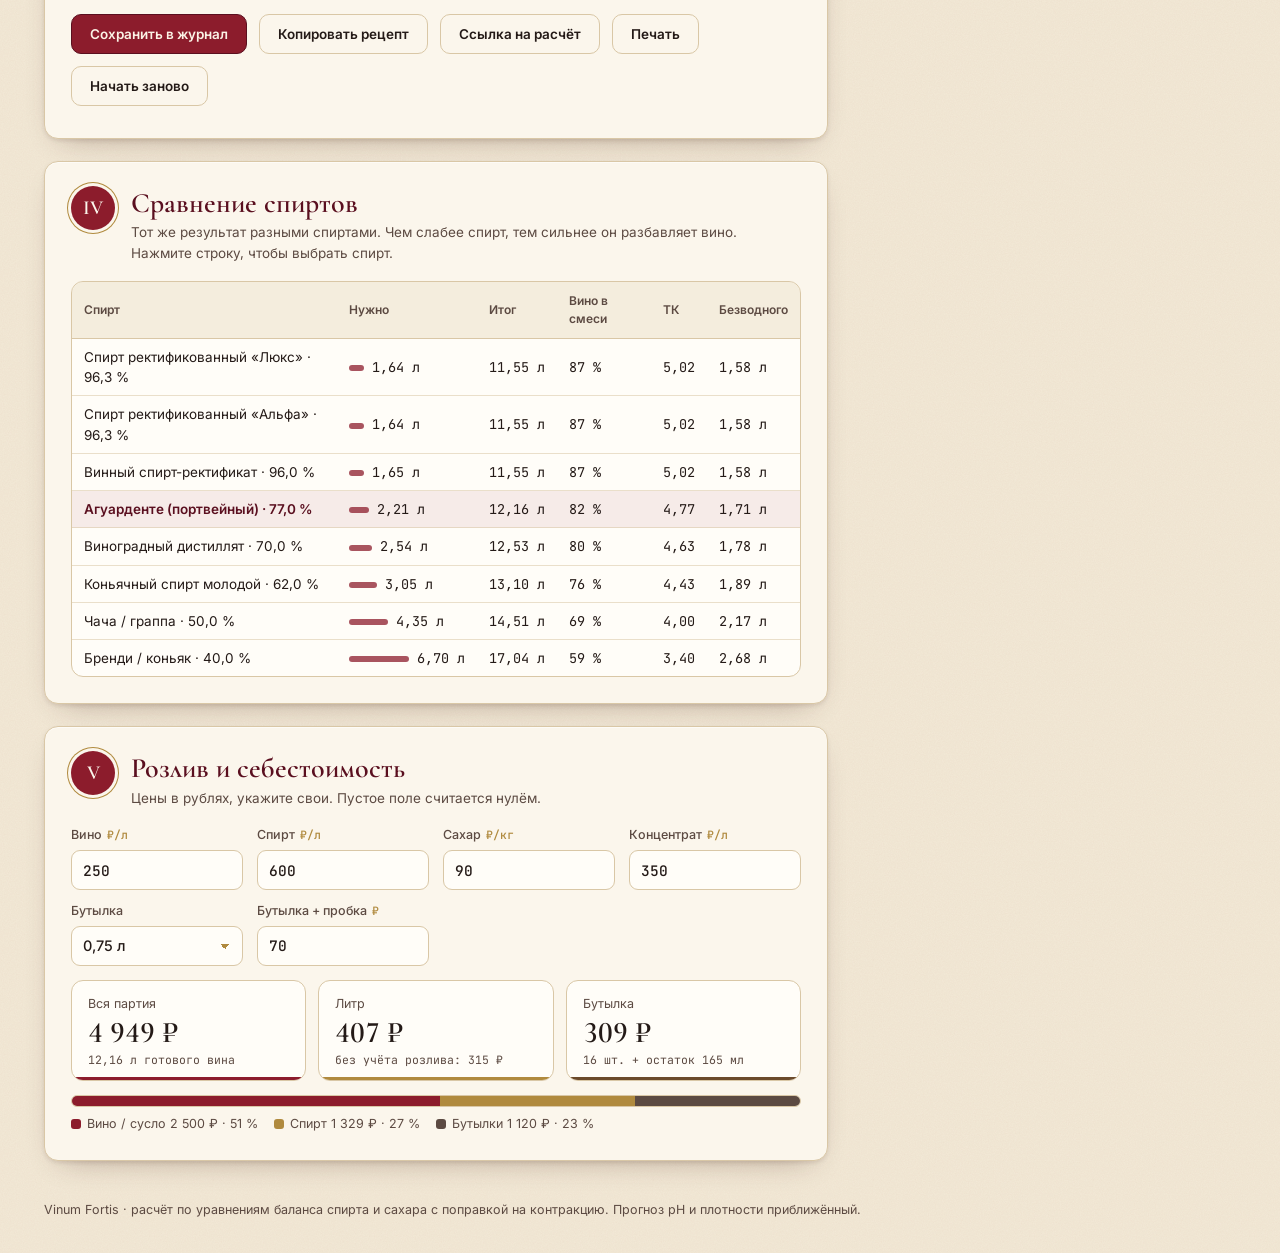
==== commit 2ff659fb: "Expand Vinum Fortis: dose mode, comparisons, costs, workshop, journal - Forward calculation from use" ====
--- a/wine/index.html
+++ b/wine/index.html
@@ -9,6 +9,8 @@
   <link rel="preconnect" href="https://fonts.gstatic.com" crossorigin>
   <link href="https://fonts.googleapis.com/css2?family=Cormorant+Garamond:ital,wght@0,500;0,600;0,700;1,500;1,600&family=Inter:wght@400;500;600&family=JetBrains+Mono:wght@400;500&display=swap" rel="stylesheet">
   <link rel="stylesheet" href="styles.css">
+  <link rel="manifest" href="manifest.webmanifest">
+  <meta name="theme-color" content="#5a0f1f">
   <link rel="icon" href="data:image/svg+xml,%3Csvg xmlns='http://www.w3.org/2000/svg' viewBox='0 0 32 32'%3E%3Cpath d='M9 3h14c0 9-2 14-7 14S9 12 9 3z' fill='%238c1c2c'/%3E%3Cpath d='M16 17v9M11 29h10' stroke='%23b08a3e' stroke-width='2' stroke-linecap='round'/%3E%3C/svg%3E">
 </head>
 <body>
@@ -35,9 +37,14 @@
         <svg viewBox="0 0 24 24" aria-hidden="true"><path d="M20 14.5A8 8 0 0 1 9.5 4a8 8 0 1 0 10.5 10.5z"/></svg>
       </button>
     </div>
+    <nav class="tabs" role="tablist" aria-label="Разделы">
+      <button role="tab" class="tab" data-tab="calc" aria-selected="true">Калькулятор</button>
+      <button role="tab" class="tab" data-tab="tools" aria-selected="false">Мастерская</button>
+      <button role="tab" class="tab" data-tab="journal" aria-selected="false">Журнал партий <span class="count" id="journalCount"></span></button>
+    </nav>
   </header>
 
-  <main class="layout">
+  <main class="layout panel" id="panel-calc" role="tabpanel">
     <div class="steps">
 
       <!-- I. Вино -->
@@ -110,6 +117,11 @@
           </div>
         </header>
 
+        <div class="segmented" role="radiogroup" aria-label="Как считать">
+          <label><input type="radio" name="calcMode" value="target" checked><span>Подобрать дозы под цель</span></label>
+          <label><input type="radio" name="calcMode" value="dose"><span>Проверить свои дозы</span></label>
+        </div>
+
         <div class="grid">
           <label class="field"><span class="field-label">Объём вина <em>л</em></span><input type="number" id="volume" step="0.1" min="0.05"></label>
           <label class="field span2"><span class="field-label">Спирт для крепления</span><select id="spiritSelect"></select></label>
@@ -122,7 +134,16 @@
         </label>
         <div class="style-card" id="styleCard"></div>
 
-        <div class="target">
+        <div class="dose-block" id="doseBlock" hidden>
+          <div class="grid">
+            <label class="field"><span class="field-label">Спирта вношу <em>л</em></span><input type="number" id="doseSpirit" step="0.01" min="0"></label>
+            <label class="field" id="doseSugarField"><span class="field-label">Сахара вношу <em>г</em></span><input type="number" id="doseSugar" step="10" min="0"></label>
+            <label class="field" id="doseRcsField"><span class="field-label">Концентрата вношу <em>л</em></span><input type="number" id="doseRcs" step="0.01" min="0"></label>
+          </div>
+          <p class="hint">Соответствие проверяется по диапазонам выбранного стиля.</p>
+        </div>
+
+        <div class="target" id="targetBlock">
           <label class="field">
             <span class="field-label">Целевая крепость <em>% об.</em></span>
             <div class="slider-pair">
@@ -151,6 +172,10 @@
         <div class="mutage" id="mutageBox" hidden>
           <button class="btn" id="findMutage" type="button">Найти момент мутажа</button>
           <p class="hint" id="mutageOut">Подберёт сброжённость, при которой после спирта получится целевой сахар без подсластки.</p>
+          <figure class="chart-fig">
+            <figcaption>Если внести спирт на этой сброжённости: сахар готового вина и нужная доза спирта</figcaption>
+            <svg id="mutageChart" class="chart" viewBox="0 0 640 250" role="img" aria-label="График мутажа"></svg>
+          </figure>
         </div>
       </section>
 
@@ -181,9 +206,55 @@
         <ul class="notes" id="notes"></ul>
 
         <div class="actions">
-          <button class="btn" type="button" id="printBtn">Распечатать рецепт</button>
+          <button class="btn" type="button" id="saveBtn">Сохранить в журнал</button>
+          <button class="btn-ghost" type="button" id="copyBtn">Копировать рецепт</button>
+          <button class="btn-ghost" type="button" id="shareBtn">Ссылка на расчёт</button>
+          <button class="btn-ghost" type="button" id="printBtn">Печать</button>
           <button class="btn-ghost" type="button" id="resetAll">Начать заново</button>
         </div>
+        <p class="hint" id="actionMsg" aria-live="polite"></p>
+      </section>
+
+      <!-- IV. Сравнение спиртов -->
+      <section class="card step" aria-labelledby="h-cmp">
+        <header class="step-head">
+          <span class="numeral">IV</span>
+          <div>
+            <h2 id="h-cmp">Сравнение спиртов</h2>
+            <p class="step-sub">Тот же результат разными спиртами. Чем слабее спирт, тем сильнее он разбавляет вино. Нажмите строку, чтобы выбрать спирт.</p>
+          </div>
+        </header>
+        <div class="table-wrap">
+          <table class="params cmp" id="cmpTable">
+            <thead><tr><th>Спирт</th><th>Нужно</th><th>Итог</th><th>Вино в смеси</th><th>ТК</th><th>Безводного</th></tr></thead>
+            <tbody></tbody>
+          </table>
+        </div>
+      </section>
+
+      <!-- V. Себестоимость -->
+      <section class="card step" aria-labelledby="h-cost">
+        <header class="step-head">
+          <span class="numeral">V</span>
+          <div>
+            <h2 id="h-cost">Розлив и себестоимость</h2>
+            <p class="step-sub">Цены в рублях, укажите свои. Пустое поле считается нулём.</p>
+          </div>
+        </header>
+        <div class="grid">
+          <label class="field"><span class="field-label">Вино <em>₽/л</em></span><input type="number" id="priceWine" step="1" min="0"></label>
+          <label class="field"><span class="field-label">Спирт <em>₽/л</em></span><input type="number" id="priceSpirit" step="1" min="0"></label>
+          <label class="field"><span class="field-label">Сахар <em>₽/кг</em></span><input type="number" id="priceSugar" step="1" min="0"></label>
+          <label class="field"><span class="field-label">Концентрат <em>₽/л</em></span><input type="number" id="priceRcs" step="1" min="0"></label>
+          <label class="field"><span class="field-label">Бутылка</span>
+            <select id="bottleSize">
+              <option value="0.375">0,375 л</option><option value="0.5">0,5 л</option><option value="0.7">0,7 л</option>
+              <option value="0.75">0,75 л</option><option value="1">1 л</option><option value="1.5">1,5 л (магнум)</option>
+            </select></label>
+          <label class="field"><span class="field-label">Бутылка + пробка <em>₽</em></span><input type="number" id="priceBottle" step="1" min="0"></label>
+        </div>
+        <div class="recipe" id="costOut"></div>
+        <div class="cost-bar" id="costBar"></div>
       </section>
     </div>
 
@@ -250,6 +321,99 @@
     </aside>
   </main>
 
+  <!-- Мастерская -->
+  <section class="panel workshop" id="panel-tools" role="tabpanel" hidden>
+    <p class="panel-intro">Небольшие расчёты, которые нужны рядом с креплением. Значения подтягиваются из текущего вина, их можно менять.</p>
+    <div class="tools-grid">
+
+      <article class="card tool" id="toolBlend">
+        <h3>Купаж двух вин</h3>
+        <p class="tool-sub">Сколько взять каждого вина, чтобы получить нужный показатель (квадрат Пирсона).</p>
+        <div class="grid g2">
+          <label class="field span2"><span class="field-label">Показатель</span>
+            <select id="blParam"><option value="sugar">Сахар, г/л</option><option value="abv">Спирт, % об.</option><option value="ta">Кислотность, г/л</option></select></label>
+          <label class="field"><span class="field-label">Вино А</span><input type="number" id="blA" step="0.1"></label>
+          <label class="field"><span class="field-label">Вино Б</span><input type="number" id="blB" step="0.1"></label>
+          <label class="field"><span class="field-label">Нужно</span><input type="number" id="blT" step="0.1"></label>
+          <label class="field"><span class="field-label">Объём купажа <em>л</em></span><input type="number" id="blV" step="0.5" min="0"></label>
+        </div>
+        <div class="tool-out" id="blOut"></div>
+      </article>
+
+      <article class="card tool" id="toolAcid">
+        <h3>Кислотность</h3>
+        <p class="tool-sub">Подкисление или раскисление до нужной титруемой кислотности.</p>
+        <div class="grid g2">
+          <label class="field"><span class="field-label">ТК сейчас <em>г/л</em></span><input type="number" id="acNow" step="0.1" min="0"></label>
+          <label class="field"><span class="field-label">ТК нужна <em>г/л</em></span><input type="number" id="acT" step="0.1" min="0"></label>
+          <label class="field"><span class="field-label">Объём <em>л</em></span><input type="number" id="acV" step="0.5" min="0"></label>
+          <label class="field"><span class="field-label">Кислота</span><select id="acAcid"></select></label>
+          <label class="field span2"><span class="field-label">Раскислитель</span><select id="acBase"></select></label>
+        </div>
+        <div class="tool-out" id="acOut"></div>
+      </article>
+
+      <article class="card tool" id="toolSO2">
+        <h3>Сульфитация</h3>
+        <p class="tool-sub">Защитную силу SO₂ определяет молекулярная форма, а она зависит от pH.</p>
+        <div class="grid g2">
+          <label class="field"><span class="field-label">pH</span><input type="number" id="soPH" step="0.01" min="2.8" max="4.2"></label>
+          <label class="field"><span class="field-label">Свободный SO₂ сейчас <em>мг/л</em></span><input type="number" id="soFree" step="1" min="0"></label>
+          <label class="field"><span class="field-label">Цель молекулярного <em>мг/л</em></span>
+            <select id="soMol"><option value="0.5">0,5 (красные, крепкие)</option><option value="0.6" selected>0,6 (стандарт)</option><option value="0.8">0,8 (белые, сладкие)</option></select></label>
+          <label class="field"><span class="field-label">Объём <em>л</em></span><input type="number" id="soV" step="0.5" min="0"></label>
+        </div>
+        <div class="tool-out" id="soOut"></div>
+      </article>
+
+      <article class="card tool" id="toolDilute">
+        <h3>Разведение спирта</h3>
+        <p class="tool-sub">Сколько воды долить до нужной крепости с учётом контракции.</p>
+        <div class="grid g2">
+          <label class="field"><span class="field-label">Спирта <em>л</em></span><input type="number" id="dlV" step="0.1" min="0"></label>
+          <label class="field"><span class="field-label">Крепость <em>% об.</em></span><input type="number" id="dlA1" step="0.1" min="1" max="100"></label>
+          <label class="field span2"><span class="field-label">Нужная крепость <em>% об.</em></span><input type="number" id="dlA2" step="0.1" min="1" max="100"></label>
+        </div>
+        <div class="tool-out" id="dlOut"></div>
+      </article>
+
+      <article class="card tool" id="toolHydro">
+        <h3>Ареометр и сахар</h3>
+        <p class="tool-sub">Плотность сусла → °Brix, Боме, Эксле, сахар и потенциальный спирт; шаптализация до нужного потенциала.</p>
+        <div class="grid g2">
+          <label class="field"><span class="field-label">Плотность <em>г/см³ при 20 °C</em></span><input type="number" id="hySG" step="0.001" min="0.98" max="1.35"></label>
+          <label class="field"><span class="field-label">Объём сусла <em>л</em></span><input type="number" id="hyV" step="0.5" min="0"></label>
+          <label class="field span2"><span class="field-label">Нужный потенциальный спирт <em>% об.</em></span><input type="number" id="hyT" step="0.1" min="0" max="20"></label>
+        </div>
+        <div class="tool-out" id="hyOut"></div>
+      </article>
+
+      <article class="card tool" id="toolBottle">
+        <h3>Справка по стилям</h3>
+        <p class="tool-sub">Все стили в одной таблице. Нажмите, чтобы выбрать стиль в калькуляторе.</p>
+        <div class="table-wrap"><table class="params mini" id="styleRef"><thead><tr><th>Стиль</th><th>Спирт</th><th>Сахар</th><th>Способ</th></tr></thead><tbody></tbody></table></div>
+      </article>
+    </div>
+  </section>
+
+  <!-- Журнал -->
+  <section class="panel journal" id="panel-journal" role="tabpanel" hidden>
+    <div class="card">
+      <div class="journal-head">
+        <label class="field grow"><span class="field-label">Название партии</span><input type="text" id="jName" placeholder="Например: Портвейн-2026, бочка 3" maxlength="80"></label>
+        <button class="btn" type="button" id="jSave">Сохранить текущий расчёт</button>
+      </div>
+      <div class="journal-tools">
+        <button class="btn-ghost" type="button" id="jExport">Экспорт JSON</button>
+        <button class="btn-ghost" type="button" id="jCsv">Экспорт CSV</button>
+        <label class="btn-ghost file-btn">Импорт JSON<input type="file" id="jImport" accept="application/json,.json"></label>
+        <button class="btn-ghost danger" type="button" id="jClear">Очистить журнал</button>
+      </div>
+      <p class="hint" id="jMsg" aria-live="polite">Журнал хранится только в этом браузере. Чтобы перенести его, сделайте экспорт.</p>
+    </div>
+    <div class="journal-list" id="jList"></div>
+  </section>
+
   <footer class="foot">
     Vinum Fortis · расчёт по уравнениям баланса спирта и сахара с поправкой на контракцию. Прогноз pH и плотности приближённый.
   </footer>
--- a/wine/styles.css
+++ b/wine/styles.css
@@ -95,7 +95,7 @@
 .field-row { display: flex; gap: 14px; flex-wrap: wrap; align-items: flex-end; margin: 14px 0; }
 .field-label { font-size: 12.5px; color: var(--ink-soft); font-weight: 500; }
 .field-label em { font-style: normal; color: var(--brass); font-family: var(--mono); font-size: 11.5px; margin-left: 2px; }
-input[type=number], input[type=search], select {
+input[type=number], input[type=search], input[type=text], select {
   width: 100%; height: 40px; padding: 0 11px; border-radius: 9px; border: 1px solid var(--line);
   background: var(--field); color: var(--ink); font: 500 14.5px var(--sans); outline: none; transition: border-color .15s, box-shadow .15s;
 }
@@ -228,6 +228,102 @@
 
 .foot { position: relative; z-index: 1; max-width: 1240px; margin: 0 auto; padding: 0 24px 34px; font-size: 12.5px; color: var(--ink-soft); }
 
+
+/* ——— вкладки ——— */
+.tabs { max-width: 1240px; margin: 0 auto; padding: 0 24px; display: flex; gap: 4px; overflow-x: auto; scrollbar-width: none; }
+.tab { appearance: none; border: 0; background: none; cursor: pointer; padding: 10px 16px 12px; font: 600 14px var(--sans); color: var(--ink-soft); border-bottom: 2px solid transparent; white-space: nowrap; }
+.tab:hover { color: var(--ink); }
+.tab[aria-selected="true"] { color: var(--bordeaux); border-bottom-color: var(--garnet); }
+.tab:focus-visible { outline: 2px solid var(--garnet-soft); outline-offset: -2px; border-radius: 6px; }
+.count { display: inline-block; min-width: 20px; padding: 0 6px; margin-left: 4px; border-radius: 99px; background: var(--paper-2); border: 1px solid var(--line); font: 500 11px/18px var(--mono); color: var(--ink-soft); }
+.count:empty { display: none; }
+.panel-intro { color: var(--ink-soft); margin: 0 0 16px; max-width: 70ch; }
+.workshop, .journal { position: relative; z-index: 1; max-width: 1240px; margin: 0 auto; padding: 28px 24px 40px; }
+
+/* ——— доп. блоки калькулятора ——— */
+.steps > .card > .segmented { margin-bottom: 4px; }
+.dose-block { margin: 6px 0 4px; padding: 12px 14px 4px; border-radius: 12px; border: 1px dashed color-mix(in srgb, var(--brass) 55%, var(--line)); }
+.dose-block .grid { margin: 0 0 6px; grid-template-columns: repeat(3, minmax(0, 1fr)); }
+.dose-block .hint { margin: 0 0 8px; }
+.chart-fig { margin: 6px 0 0; flex: 1 1 100%; }
+.chart-fig figcaption { font-size: 12.5px; color: var(--ink-soft); margin-bottom: 6px; }
+.chart { width: 100%; height: auto; display: block; background: var(--field); border: 1px solid var(--line); border-radius: 12px; }
+.chart .grid-line { stroke: var(--line); stroke-width: 1; }
+.chart .axis-text { font: 10.5px var(--mono); fill: var(--ink-soft); }
+.chart .axis-title { font: 600 11px var(--sans); fill: var(--ink-soft); }
+.chart .band { fill: color-mix(in srgb, var(--olive) 16%, transparent); }
+.chart .s-sugar { fill: none; stroke: var(--garnet); stroke-width: 2.5; stroke-linejoin: round; }
+.chart .s-spirit { fill: none; stroke: var(--brass); stroke-width: 2.5; stroke-dasharray: 6 4; stroke-linejoin: round; }
+.chart .target-line { stroke: var(--olive); stroke-width: 1.5; stroke-dasharray: 3 3; }
+.chart .now-line { stroke: var(--ink); stroke-width: 1.2; opacity: .55; }
+.chart .dot-sugar { fill: var(--garnet); stroke: var(--field); stroke-width: 2; }
+.chart .dot-spirit { fill: var(--brass); stroke: var(--field); stroke-width: 2; }
+.chart .lbl { font: 600 11.5px var(--sans); }
+.chart .lbl.sugar { fill: var(--garnet); }
+.chart .lbl.spirit { fill: var(--oak); }
+.chart .lbl.target { fill: var(--olive); }
+.chart .hit { fill: transparent; cursor: pointer; }
+
+.cmp tbody tr { cursor: pointer; transition: background .12s; }
+.cmp tbody tr:hover { background: color-mix(in srgb, var(--brass) 9%, transparent); }
+.cmp tbody tr.current { background: color-mix(in srgb, var(--garnet) 8%, transparent); }
+.cmp tbody tr.current td:first-child { font-weight: 600; color: var(--bordeaux); }
+.cmp tbody tr.disabled { cursor: default; opacity: .55; }
+.bar { display: inline-block; height: 6px; border-radius: 3px; background: var(--garnet); vertical-align: middle; margin-right: 8px; opacity: .75; }
+
+.cost-bar { display: flex; height: 12px; border-radius: 99px; overflow: hidden; margin-top: 14px; border: 1px solid var(--line); background: var(--paper-2); }
+.cost-bar span { display: block; height: 100%; }
+.cost-legend { display: flex; flex-wrap: wrap; gap: 6px 16px; margin-top: 8px; font-size: 12.5px; color: var(--ink-soft); }
+.cost-legend i { display: inline-block; width: 10px; height: 10px; border-radius: 3px; margin-right: 6px; vertical-align: -1px; }
+
+/* ——— мастерская ——— */
+.tools-grid { display: grid; grid-template-columns: repeat(auto-fill, minmax(340px, 1fr)); gap: 20px; align-items: start; }
+.tool h3 { font: 600 24px/1.1 var(--serif); color: var(--bordeaux); margin: 0 0 4px; }
+.tool-sub { margin: 0 0 6px; font-size: 13px; color: var(--ink-soft); }
+.grid.g2 { grid-template-columns: repeat(2, minmax(0, 1fr)); }
+.tool-out { padding: 12px 14px; border-radius: 10px; background: color-mix(in srgb, var(--paper-2) 55%, transparent); font-size: 14px; min-height: 48px; }
+.tool-out p { margin: 0; }
+.tool-out p + p { margin-top: 6px; }
+.tool-out b { font: 500 15px var(--mono); color: var(--ink); }
+.tool-out .big { font: 600 26px/1.15 var(--serif); color: var(--bordeaux); }
+.tool-out .muted { color: var(--ink-soft); font-size: 12.5px; }
+.tool-out .bad { color: var(--out); }
+.kv { display: grid; grid-template-columns: repeat(auto-fit, minmax(110px, 1fr)); gap: 8px; }
+.kv div { display: flex; flex-direction: column; }
+.kv small { font-size: 11.5px; color: var(--ink-soft); }
+.params.mini td, .params.mini th { padding: 6px 10px; font-size: 12.5px; }
+.params.mini tbody tr { cursor: pointer; }
+.params.mini tbody tr:hover { background: color-mix(in srgb, var(--brass) 9%, transparent); }
+
+/* ——— журнал ——— */
+.journal-head { display: flex; gap: 14px; align-items: flex-end; flex-wrap: wrap; }
+.journal-tools { display: flex; gap: 10px; flex-wrap: wrap; margin-top: 14px; }
+.file-btn { display: inline-flex; align-items: center; position: relative; overflow: hidden; }
+.file-btn input { position: absolute; inset: 0; opacity: 0; cursor: pointer; }
+.btn-ghost.danger { color: var(--out); }
+.btn-ghost.danger:hover { border-color: var(--out); }
+.journal-list { display: grid; grid-template-columns: repeat(auto-fill, minmax(300px, 1fr)); gap: 16px; margin-top: 20px; }
+.entry { padding: 16px 18px; border-left: 4px solid var(--hue, var(--garnet)); }
+.entry h3 { font: 600 22px/1.15 var(--serif); margin: 0; color: var(--bordeaux); overflow-wrap: anywhere; }
+.entry .meta { font-size: 12.5px; color: var(--ink-soft); margin: 2px 0 10px; }
+.entry .figs { display: flex; gap: 16px; flex-wrap: wrap; font: 500 13px var(--mono); }
+.entry .figs span small { font-family: var(--sans); color: var(--ink-soft); margin-left: 3px; }
+.entry .row { display: flex; gap: 8px; margin-top: 12px; flex-wrap: wrap; }
+.entry .row button { height: 32px; font-size: 12.5px; padding: 0 12px; }
+.empty { padding: 40px 20px; text-align: center; color: var(--ink-soft); font: italic 500 19px var(--serif); grid-column: 1 / -1; }
+
+@media (max-width: 560px) {
+  .tabs { padding: 0 8px; }
+  .workshop, .journal { padding: 18px 16px 30px; }
+  .tools-grid { grid-template-columns: minmax(0, 1fr); }
+  .dose-block .grid { grid-template-columns: 1fr 1fr; }
+  .journal-list { grid-template-columns: minmax(0, 1fr); }
+  .actions .btn, .actions .btn-ghost { flex: 1 1 auto; }
+}
+@media print {
+  .tabs, #panel-tools, #panel-journal, .chart-fig, .cost-bar { display: none !important; }
+}
+
 /* ——— адаптив ——— */
 @media (max-width: 1020px) {
   .layout { grid-template-columns: minmax(0, 1fr) 320px; }
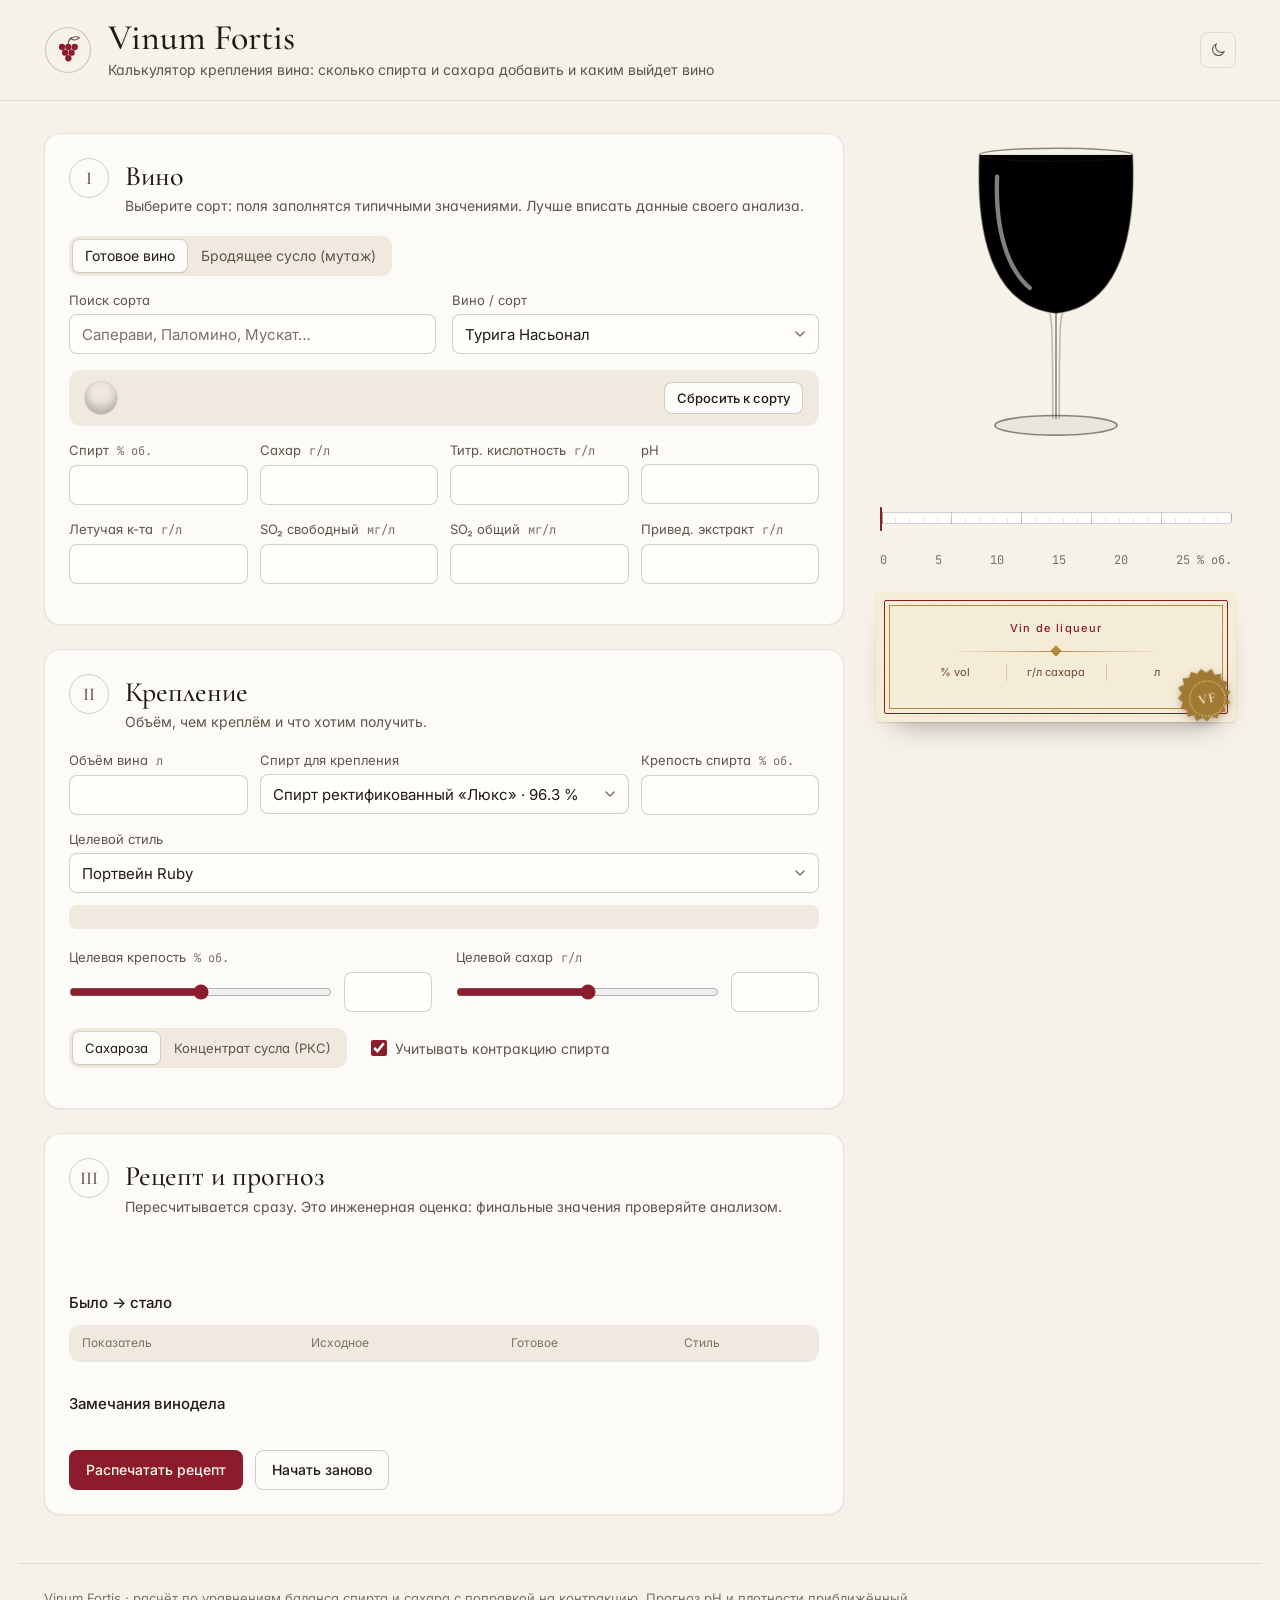
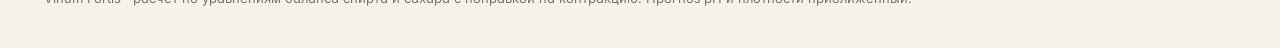
==== commit 00d6d4dd: "wip design" ====
--- a/wine/index.html
+++ b/wine/index.html
@@ -9,14 +9,9 @@
   <link rel="preconnect" href="https://fonts.gstatic.com" crossorigin>
   <link href="https://fonts.googleapis.com/css2?family=Cormorant+Garamond:ital,wght@0,500;0,600;0,700;1,500;1,600&family=Inter:wght@400;500;600&family=JetBrains+Mono:wght@400;500&display=swap" rel="stylesheet">
   <link rel="stylesheet" href="styles.css">
-  <link rel="manifest" href="manifest.webmanifest">
-  <meta name="theme-color" content="#5a0f1f">
   <link rel="icon" href="data:image/svg+xml,%3Csvg xmlns='http://www.w3.org/2000/svg' viewBox='0 0 32 32'%3E%3Cpath d='M9 3h14c0 9-2 14-7 14S9 12 9 3z' fill='%238c1c2c'/%3E%3Cpath d='M16 17v9M11 29h10' stroke='%23b08a3e' stroke-width='2' stroke-linecap='round'/%3E%3C/svg%3E">
 </head>
 <body>
-  <svg class="stain stain-a" viewBox="0 0 200 200" aria-hidden="true"><circle cx="100" cy="100" r="78" /><circle cx="104" cy="97" r="74" /></svg>
-  <svg class="stain stain-b" viewBox="0 0 200 200" aria-hidden="true"><circle cx="100" cy="100" r="70" /><circle cx="96" cy="104" r="66" /></svg>
-
   <header class="masthead">
     <div class="masthead-inner">
       <svg class="crest" viewBox="0 0 64 64" aria-hidden="true">
@@ -37,14 +32,9 @@
         <svg viewBox="0 0 24 24" aria-hidden="true"><path d="M20 14.5A8 8 0 0 1 9.5 4a8 8 0 1 0 10.5 10.5z"/></svg>
       </button>
     </div>
-    <nav class="tabs" role="tablist" aria-label="Разделы">
-      <button role="tab" class="tab" data-tab="calc" aria-selected="true">Калькулятор</button>
-      <button role="tab" class="tab" data-tab="tools" aria-selected="false">Мастерская</button>
-      <button role="tab" class="tab" data-tab="journal" aria-selected="false">Журнал партий <span class="count" id="journalCount"></span></button>
-    </nav>
   </header>
 
-  <main class="layout panel" id="panel-calc" role="tabpanel">
+  <main class="layout">
     <div class="steps">
 
       <!-- I. Вино -->
@@ -117,11 +107,6 @@
           </div>
         </header>
 
-        <div class="segmented" role="radiogroup" aria-label="Как считать">
-          <label><input type="radio" name="calcMode" value="target" checked><span>Подобрать дозы под цель</span></label>
-          <label><input type="radio" name="calcMode" value="dose"><span>Проверить свои дозы</span></label>
-        </div>
-
         <div class="grid">
           <label class="field"><span class="field-label">Объём вина <em>л</em></span><input type="number" id="volume" step="0.1" min="0.05"></label>
           <label class="field span2"><span class="field-label">Спирт для крепления</span><select id="spiritSelect"></select></label>
@@ -134,16 +119,7 @@
         </label>
         <div class="style-card" id="styleCard"></div>
 
-        <div class="dose-block" id="doseBlock" hidden>
-          <div class="grid">
-            <label class="field"><span class="field-label">Спирта вношу <em>л</em></span><input type="number" id="doseSpirit" step="0.01" min="0"></label>
-            <label class="field" id="doseSugarField"><span class="field-label">Сахара вношу <em>г</em></span><input type="number" id="doseSugar" step="10" min="0"></label>
-            <label class="field" id="doseRcsField"><span class="field-label">Концентрата вношу <em>л</em></span><input type="number" id="doseRcs" step="0.01" min="0"></label>
-          </div>
-          <p class="hint">Соответствие проверяется по диапазонам выбранного стиля.</p>
-        </div>
-
-        <div class="target" id="targetBlock">
+        <div class="target">
           <label class="field">
             <span class="field-label">Целевая крепость <em>% об.</em></span>
             <div class="slider-pair">
@@ -172,10 +148,6 @@
         <div class="mutage" id="mutageBox" hidden>
           <button class="btn" id="findMutage" type="button">Найти момент мутажа</button>
           <p class="hint" id="mutageOut">Подберёт сброжённость, при которой после спирта получится целевой сахар без подсластки.</p>
-          <figure class="chart-fig">
-            <figcaption>Если внести спирт на этой сброжённости: сахар готового вина и нужная доза спирта</figcaption>
-            <svg id="mutageChart" class="chart" viewBox="0 0 640 250" role="img" aria-label="График мутажа"></svg>
-          </figure>
         </div>
       </section>
 
@@ -206,55 +178,9 @@
         <ul class="notes" id="notes"></ul>
 
         <div class="actions">
-          <button class="btn" type="button" id="saveBtn">Сохранить в журнал</button>
-          <button class="btn-ghost" type="button" id="copyBtn">Копировать рецепт</button>
-          <button class="btn-ghost" type="button" id="shareBtn">Ссылка на расчёт</button>
-          <button class="btn-ghost" type="button" id="printBtn">Печать</button>
+          <button class="btn" type="button" id="printBtn">Распечатать рецепт</button>
           <button class="btn-ghost" type="button" id="resetAll">Начать заново</button>
         </div>
-        <p class="hint" id="actionMsg" aria-live="polite"></p>
-      </section>
-
-      <!-- IV. Сравнение спиртов -->
-      <section class="card step" aria-labelledby="h-cmp">
-        <header class="step-head">
-          <span class="numeral">IV</span>
-          <div>
-            <h2 id="h-cmp">Сравнение спиртов</h2>
-            <p class="step-sub">Тот же результат разными спиртами. Чем слабее спирт, тем сильнее он разбавляет вино. Нажмите строку, чтобы выбрать спирт.</p>
-          </div>
-        </header>
-        <div class="table-wrap">
-          <table class="params cmp" id="cmpTable">
-            <thead><tr><th>Спирт</th><th>Нужно</th><th>Итог</th><th>Вино в смеси</th><th>ТК</th><th>Безводного</th></tr></thead>
-            <tbody></tbody>
-          </table>
-        </div>
-      </section>
-
-      <!-- V. Себестоимость -->
-      <section class="card step" aria-labelledby="h-cost">
-        <header class="step-head">
-          <span class="numeral">V</span>
-          <div>
-            <h2 id="h-cost">Розлив и себестоимость</h2>
-            <p class="step-sub">Цены в рублях, укажите свои. Пустое поле считается нулём.</p>
-          </div>
-        </header>
-        <div class="grid">
-          <label class="field"><span class="field-label">Вино <em>₽/л</em></span><input type="number" id="priceWine" step="1" min="0"></label>
-          <label class="field"><span class="field-label">Спирт <em>₽/л</em></span><input type="number" id="priceSpirit" step="1" min="0"></label>
-          <label class="field"><span class="field-label">Сахар <em>₽/кг</em></span><input type="number" id="priceSugar" step="1" min="0"></label>
-          <label class="field"><span class="field-label">Концентрат <em>₽/л</em></span><input type="number" id="priceRcs" step="1" min="0"></label>
-          <label class="field"><span class="field-label">Бутылка</span>
-            <select id="bottleSize">
-              <option value="0.375">0,375 л</option><option value="0.5">0,5 л</option><option value="0.7">0,7 л</option>
-              <option value="0.75">0,75 л</option><option value="1">1 л</option><option value="1.5">1,5 л (магнум)</option>
-            </select></label>
-          <label class="field"><span class="field-label">Бутылка + пробка <em>₽</em></span><input type="number" id="priceBottle" step="1" min="0"></label>
-        </div>
-        <div class="recipe" id="costOut"></div>
-        <div class="cost-bar" id="costBar"></div>
       </section>
     </div>
 
@@ -321,99 +247,6 @@
     </aside>
   </main>
 
-  <!-- Мастерская -->
-  <section class="panel workshop" id="panel-tools" role="tabpanel" hidden>
-    <p class="panel-intro">Небольшие расчёты, которые нужны рядом с креплением. Значения подтягиваются из текущего вина, их можно менять.</p>
-    <div class="tools-grid">
-
-      <article class="card tool" id="toolBlend">
-        <h3>Купаж двух вин</h3>
-        <p class="tool-sub">Сколько взять каждого вина, чтобы получить нужный показатель (квадрат Пирсона).</p>
-        <div class="grid g2">
-          <label class="field span2"><span class="field-label">Показатель</span>
-            <select id="blParam"><option value="sugar">Сахар, г/л</option><option value="abv">Спирт, % об.</option><option value="ta">Кислотность, г/л</option></select></label>
-          <label class="field"><span class="field-label">Вино А</span><input type="number" id="blA" step="0.1"></label>
-          <label class="field"><span class="field-label">Вино Б</span><input type="number" id="blB" step="0.1"></label>
-          <label class="field"><span class="field-label">Нужно</span><input type="number" id="blT" step="0.1"></label>
-          <label class="field"><span class="field-label">Объём купажа <em>л</em></span><input type="number" id="blV" step="0.5" min="0"></label>
-        </div>
-        <div class="tool-out" id="blOut"></div>
-      </article>
-
-      <article class="card tool" id="toolAcid">
-        <h3>Кислотность</h3>
-        <p class="tool-sub">Подкисление или раскисление до нужной титруемой кислотности.</p>
-        <div class="grid g2">
-          <label class="field"><span class="field-label">ТК сейчас <em>г/л</em></span><input type="number" id="acNow" step="0.1" min="0"></label>
-          <label class="field"><span class="field-label">ТК нужна <em>г/л</em></span><input type="number" id="acT" step="0.1" min="0"></label>
-          <label class="field"><span class="field-label">Объём <em>л</em></span><input type="number" id="acV" step="0.5" min="0"></label>
-          <label class="field"><span class="field-label">Кислота</span><select id="acAcid"></select></label>
-          <label class="field span2"><span class="field-label">Раскислитель</span><select id="acBase"></select></label>
-        </div>
-        <div class="tool-out" id="acOut"></div>
-      </article>
-
-      <article class="card tool" id="toolSO2">
-        <h3>Сульфитация</h3>
-        <p class="tool-sub">Защитную силу SO₂ определяет молекулярная форма, а она зависит от pH.</p>
-        <div class="grid g2">
-          <label class="field"><span class="field-label">pH</span><input type="number" id="soPH" step="0.01" min="2.8" max="4.2"></label>
-          <label class="field"><span class="field-label">Свободный SO₂ сейчас <em>мг/л</em></span><input type="number" id="soFree" step="1" min="0"></label>
-          <label class="field"><span class="field-label">Цель молекулярного <em>мг/л</em></span>
-            <select id="soMol"><option value="0.5">0,5 (красные, крепкие)</option><option value="0.6" selected>0,6 (стандарт)</option><option value="0.8">0,8 (белые, сладкие)</option></select></label>
-          <label class="field"><span class="field-label">Объём <em>л</em></span><input type="number" id="soV" step="0.5" min="0"></label>
-        </div>
-        <div class="tool-out" id="soOut"></div>
-      </article>
-
-      <article class="card tool" id="toolDilute">
-        <h3>Разведение спирта</h3>
-        <p class="tool-sub">Сколько воды долить до нужной крепости с учётом контракции.</p>
-        <div class="grid g2">
-          <label class="field"><span class="field-label">Спирта <em>л</em></span><input type="number" id="dlV" step="0.1" min="0"></label>
-          <label class="field"><span class="field-label">Крепость <em>% об.</em></span><input type="number" id="dlA1" step="0.1" min="1" max="100"></label>
-          <label class="field span2"><span class="field-label">Нужная крепость <em>% об.</em></span><input type="number" id="dlA2" step="0.1" min="1" max="100"></label>
-        </div>
-        <div class="tool-out" id="dlOut"></div>
-      </article>
-
-      <article class="card tool" id="toolHydro">
-        <h3>Ареометр и сахар</h3>
-        <p class="tool-sub">Плотность сусла → °Brix, Боме, Эксле, сахар и потенциальный спирт; шаптализация до нужного потенциала.</p>
-        <div class="grid g2">
-          <label class="field"><span class="field-label">Плотность <em>г/см³ при 20 °C</em></span><input type="number" id="hySG" step="0.001" min="0.98" max="1.35"></label>
-          <label class="field"><span class="field-label">Объём сусла <em>л</em></span><input type="number" id="hyV" step="0.5" min="0"></label>
-          <label class="field span2"><span class="field-label">Нужный потенциальный спирт <em>% об.</em></span><input type="number" id="hyT" step="0.1" min="0" max="20"></label>
-        </div>
-        <div class="tool-out" id="hyOut"></div>
-      </article>
-
-      <article class="card tool" id="toolBottle">
-        <h3>Справка по стилям</h3>
-        <p class="tool-sub">Все стили в одной таблице. Нажмите, чтобы выбрать стиль в калькуляторе.</p>
-        <div class="table-wrap"><table class="params mini" id="styleRef"><thead><tr><th>Стиль</th><th>Спирт</th><th>Сахар</th><th>Способ</th></tr></thead><tbody></tbody></table></div>
-      </article>
-    </div>
-  </section>
-
-  <!-- Журнал -->
-  <section class="panel journal" id="panel-journal" role="tabpanel" hidden>
-    <div class="card">
-      <div class="journal-head">
-        <label class="field grow"><span class="field-label">Название партии</span><input type="text" id="jName" placeholder="Например: Портвейн-2026, бочка 3" maxlength="80"></label>
-        <button class="btn" type="button" id="jSave">Сохранить текущий расчёт</button>
-      </div>
-      <div class="journal-tools">
-        <button class="btn-ghost" type="button" id="jExport">Экспорт JSON</button>
-        <button class="btn-ghost" type="button" id="jCsv">Экспорт CSV</button>
-        <label class="btn-ghost file-btn">Импорт JSON<input type="file" id="jImport" accept="application/json,.json"></label>
-        <button class="btn-ghost danger" type="button" id="jClear">Очистить журнал</button>
-      </div>
-      <p class="hint" id="jMsg" aria-live="polite">Журнал хранится только в этом браузере. Чтобы перенести его, сделайте экспорт.</p>
-    </div>
-    <div class="journal-list" id="jList"></div>
-  </section>
-
   <footer class="foot">
     Vinum Fortis · расчёт по уравнениям баланса спирта и сахара с поправкой на контракцию. Прогноз pH и плотности приближённый.
   </footer>
--- a/wine/styles.css
+++ b/wine/styles.css
@@ -1,24 +1,38 @@
-/* Vinum Fortis — «погреб и этикетка» */
+/* Vinum Fortis — погреб и этикетка
+   Хром тихий: тёплая нейтральная шкала, один акцент (гранат).
+   Цвет и материал живут в двух местах: бокал с прогнозным цветом и этикетка.
+   Сетка 4px, плавность одна: cubic-bezier(.22, 1, .36, 1). */
 :root {
-  --bordeaux: #5a0f1f;
-  --garnet: #8c1c2c;
-  --garnet-soft: #a33a45;
-  --oak: #6b4a2b;
-  --brass: #b08a3e;
-  --brass-soft: #d2b676;
-  --olive: #5e7134;
-  --ink: #241a17;
-  --ink-soft: #5c4a42;
-  --paper: #f3e9d7;
-  --paper-2: #ece0c9;
-  --card: #fbf6ec;
-  --line: #d9c7a6;
-  --field: #fffdf8;
-  --shadow: 0 1px 0 rgba(255,255,255,.6) inset, 0 12px 30px -18px rgba(60, 25, 15, .45), 0 2px 6px -2px rgba(60,25,15,.18);
-  --ok: #4f6b2a; --ok-bg: #e5ebd2;
-  --near: #8a6418; --near-bg: #f3e5c2;
-  --out: #8c1c2c; --out-bg: #f3d9d6;
-  --radius: 14px;
+  /* нейтральная тёплая шкала */
+  --paper: #f6f2ea;          /* фон страницы */
+  --card: #fdfbf7;           /* карточки */
+  --paper-2: #efe9df;        /* приподнятое: активный сегмент, readonly, заметки */
+  --field: #fffefb;          /* поля ввода */
+  --ink: #1f1b16;            /* основной текст */
+  --ink-soft: #5e554a;       /* вторичный */
+  --ink-muted: #7b7266;      /* мета, подписи */
+  --line: rgba(31, 27, 22, .11);
+  --line-strong: rgba(31, 27, 22, .2);
+
+  /* акцент и смысловые цвета */
+  --garnet: #8c1c2c;         /* единственный акцент */
+  --garnet-soft: #b0414f;    /* фокус */
+  --on-accent: #fdf7f2;
+  --ok: #4c6a2a;
+  --near: #8a6418;
+  --out: #a3283a;
+
+  /* старые имена — сведены к шкале, чтобы любые новые блоки не красили хром */
+  --bordeaux: var(--ink);
+  --oak: var(--ink-soft);
+  --brass: var(--ink-muted);
+  --brass-soft: var(--line-strong);
+  --olive: #6f8a45;
+  --ok-bg: transparent; --near-bg: transparent; --out-bg: #f6e3e1;
+
+  --shadow: 0 1px 2px rgba(31, 27, 22, .05);
+  --radius: 16px;
+  --ease: cubic-bezier(.22, 1, .36, 1);
   --serif: 'Cormorant Garamond', 'Times New Roman', serif;
   --sans: 'Inter', system-ui, -apple-system, 'Segoe UI', sans-serif;
   --mono: 'JetBrains Mono', ui-monospace, monospace;
@@ -26,20 +40,22 @@
 }
 @media (prefers-color-scheme: dark) {
   :root:not([data-theme="light"]) {
-    --ink: #efe3cc; --ink-soft: #b9a68c; --paper: #170d0e; --paper-2: #1f1213; --card: #241517;
-    --line: #4a3128; --field: #1b1011; --garnet: #c8505c; --garnet-soft: #d97a83; --brass: #c9a55a; --brass-soft: #8a7038;
-    --bordeaux: #e0a0a8; --oak: #c9a37a; --olive: #9fb36b;
-    --ok: #a9c47a; --ok-bg: #26301a; --near: #e0bb6a; --near-bg: #3a2c12; --out: #ec8a92; --out-bg: #3d1719;
-    --shadow: 0 14px 34px -18px rgba(0,0,0,.8), 0 0 0 1px rgba(255,255,255,.03) inset;
+    --paper: #161513; --card: #1c1a18; --paper-2: #262421; --field: #131210;
+    --ink: #efe9de; --ink-soft: #aaa398; --ink-muted: #8a847a;
+    --line: rgba(239, 233, 222, .09); --line-strong: rgba(239, 233, 222, .18);
+    --garnet: #e0848c; --garnet-soft: #e0848c; --on-accent: #1c1a18;
+    --ok: #9cb47a; --near: #d9b56a; --out: #ec8a92; --olive: #8fa86a; --out-bg: #2e1a1a;
+    --shadow: none;
     color-scheme: dark;
   }
 }
 :root[data-theme="dark"] {
-  --ink: #efe3cc; --ink-soft: #b9a68c; --paper: #170d0e; --paper-2: #1f1213; --card: #241517;
-  --line: #4a3128; --field: #1b1011; --garnet: #c8505c; --garnet-soft: #d97a83; --brass: #c9a55a; --brass-soft: #8a7038;
-  --bordeaux: #e0a0a8; --oak: #c9a37a; --olive: #9fb36b;
-  --ok: #a9c47a; --ok-bg: #26301a; --near: #e0bb6a; --near-bg: #3a2c12; --out: #ec8a92; --out-bg: #3d1719;
-  --shadow: 0 14px 34px -18px rgba(0,0,0,.8), 0 0 0 1px rgba(255,255,255,.03) inset;
+  --paper: #161513; --card: #1c1a18; --paper-2: #262421; --field: #131210;
+  --ink: #efe9de; --ink-soft: #aaa398; --ink-muted: #8a847a;
+  --line: rgba(239, 233, 222, .09); --line-strong: rgba(239, 233, 222, .18);
+  --garnet: #e0848c; --garnet-soft: #e0848c; --on-accent: #1c1a18;
+  --ok: #9cb47a; --near: #d9b56a; --out: #ec8a92; --olive: #8fa86a; --out-bg: #2e1a1a;
+  --shadow: none;
   color-scheme: dark;
 }
 
@@ -47,173 +63,188 @@
 [hidden] { display: none !important; }
 html { -webkit-text-size-adjust: 100%; overflow-x: clip; }
 body {
-  margin: 0; min-height: 100vh; color: var(--ink); font: 15px/1.5 var(--sans);
-  background-color: var(--paper);
-  background-image:
-    url("data:image/svg+xml,%3Csvg xmlns='http://www.w3.org/2000/svg' width='220' height='220'%3E%3Cfilter id='n'%3E%3CfeTurbulence type='fractalNoise' baseFrequency='.85' numOctaves='3' stitchTiles='stitch'/%3E%3CfeColorMatrix values='0 0 0 0 .35 0 0 0 0 .2 0 0 0 0 .1 0 0 0 .07 0'/%3E%3C/filter%3E%3Crect width='100%25' height='100%25' filter='url(%23n)'/%3E%3C/svg%3E"),
-    radial-gradient(1200px 600px at 85% -10%, color-mix(in srgb, var(--garnet) 10%, transparent), transparent 60%),
-    radial-gradient(900px 500px at -10% 110%, color-mix(in srgb, var(--oak) 12%, transparent), transparent 60%);
-  overflow-x: hidden;
-}
-.stain { position: fixed; width: 300px; pointer-events: none; z-index: 0; fill: none; stroke: var(--garnet); opacity: .07; }
-.stain circle { stroke-width: 5; }
-.stain circle + circle { stroke-width: 1.5; }
-.stain-a { top: 90px; right: -90px; }
-.stain-b { bottom: -60px; left: -110px; width: 360px; }
+  margin: 0; min-height: 100vh; color: var(--ink); background: var(--paper);
+  font: 400 15px/1.5 var(--sans); font-feature-settings: 'cv11';
+  -webkit-font-smoothing: antialiased;
+}
+.stain { display: none; }
+:focus-visible { outline: 2px solid var(--garnet-soft); outline-offset: 2px; }
 
 /* ——— шапка ——— */
-.masthead { position: relative; z-index: 1; border-bottom: 1px solid var(--line); background: linear-gradient(to bottom, color-mix(in srgb, var(--card) 70%, transparent), transparent); }
-.masthead-inner { max-width: 1240px; margin: 0 auto; padding: 22px 24px 18px; display: flex; align-items: center; gap: 18px; }
-.crest { width: 58px; height: 58px; flex: none; }
-.crest-ring { fill: none; stroke: var(--brass); stroke-width: 1.6; }
-.crest-ring.thin { stroke-width: .8; stroke-dasharray: 2 2.5; }
+.masthead { position: relative; z-index: 1; border-bottom: 1px solid var(--line); }
+.masthead-inner { max-width: 1240px; margin: 0 auto; padding: 20px 24px; display: flex; align-items: center; gap: 16px; }
+.crest { width: 48px; height: 48px; flex: none; }
+.crest-ring { fill: none; stroke: var(--line-strong); stroke-width: 1.5; }
+.crest-ring.thin { display: none; }
 .crest-grapes circle { fill: var(--garnet); }
-.crest-stem { fill: none; stroke: var(--oak); stroke-width: 1.6; stroke-linecap: round; }
-h1 { font: 600 40px/1 var(--serif); letter-spacing: .01em; margin: 0; color: var(--bordeaux); }
-.tagline { margin: 6px 0 0; color: var(--ink-soft); font-size: 14px; }
-.theme-toggle { margin-left: auto; width: 40px; height: 40px; border-radius: 50%; border: 1px solid var(--line); background: var(--card); color: var(--ink); cursor: pointer; display: grid; place-items: center; }
-.theme-toggle svg { width: 18px; height: 18px; fill: none; stroke: currentColor; stroke-width: 1.6; }
-.theme-toggle:hover { border-color: var(--brass); }
+.crest-stem { fill: none; stroke: var(--ink-soft); stroke-width: 1.5; stroke-linecap: round; }
+h1 { font: 500 36px/1 var(--serif); margin: 0; color: var(--ink); }
+.tagline { margin: 4px 0 0; color: var(--ink-soft); font-size: 14px; line-height: 20px; }
+.theme-toggle { margin-left: auto; width: 36px; height: 36px; border-radius: 8px; border: 1px solid var(--line); background: transparent; color: var(--ink-soft); cursor: pointer; display: grid; place-items: center; transition: background-color .15s var(--ease), color .15s var(--ease); }
+.theme-toggle svg { width: 18px; height: 18px; fill: none; stroke: currentColor; stroke-width: 1.5; }
+.theme-toggle:hover { background: var(--paper-2); color: var(--ink); }
 
 /* ——— раскладка ——— */
-.layout { position: relative; z-index: 1; max-width: 1240px; margin: 0 auto; padding: 28px 24px 40px; display: grid; grid-template-columns: minmax(0, 1fr) 380px; gap: 28px; align-items: start; }
-.steps { display: grid; grid-template-columns: minmax(0, 1fr); gap: 22px; min-width: 0; }
-.stage { position: sticky; top: 20px; }
-
-.card { background: var(--card); border: 1px solid var(--line); border-radius: var(--radius); box-shadow: var(--shadow); padding: 24px 26px 26px; }
-.step-head { display: flex; gap: 16px; align-items: flex-start; margin-bottom: 18px; }
-.numeral { flex: none; width: 44px; height: 44px; border-radius: 50%; display: grid; place-items: center; font: 600 20px/1 var(--serif); color: var(--card); background: var(--garnet); box-shadow: 0 0 0 3px var(--card), 0 0 0 4px var(--brass); }
-h2 { font: 600 28px/1.1 var(--serif); margin: 2px 0 4px; color: var(--bordeaux); }
-.step-sub { margin: 0; color: var(--ink-soft); font-size: 13.5px; }
-.sub-h { font: 600 21px/1.2 var(--serif); color: var(--bordeaux); margin: 26px 0 10px; }
+.layout { position: relative; z-index: 1; max-width: 1240px; margin: 0 auto; padding: 32px 24px 48px; display: grid; grid-template-columns: minmax(0, 1fr) 360px; gap: 32px; align-items: start; }
+.steps { display: grid; grid-template-columns: minmax(0, 1fr); gap: 24px; min-width: 0; }
+.stage { position: sticky; top: 24px; }
+
+.card { background: var(--card); border: 1px solid var(--line); border-radius: var(--radius); box-shadow: var(--shadow); padding: 24px; }
+.step-head { display: flex; gap: 16px; align-items: flex-start; margin-bottom: 20px; }
+.numeral { flex: none; width: 40px; height: 40px; border-radius: 50%; display: grid; place-items: center; font: 500 18px/1 var(--serif); color: var(--ink-soft); border: 1px solid var(--line-strong); }
+h2 { font: 500 28px/1.15 var(--serif); margin: 2px 0 4px; color: var(--ink); }
+.step-sub { margin: 0; color: var(--ink-soft); font-size: 14px; line-height: 20px; }
+.sub-h { font: 500 15px/20px var(--sans); color: var(--ink); margin: 32px 0 12px; }
 
 /* ——— поля ——— */
-.grid { display: grid; grid-template-columns: repeat(4, minmax(0, 1fr)); gap: 12px 14px; margin: 14px 0; }
+.grid { display: grid; grid-template-columns: repeat(4, minmax(0, 1fr)); gap: 16px 12px; margin: 16px 0; }
 .span2 { grid-column: span 2; }
-.field { display: flex; flex-direction: column; gap: 5px; min-width: 0; }
+.field { display: flex; flex-direction: column; gap: 6px; min-width: 0; }
 .field.grow { flex: 1 1 220px; }
-.field-row { display: flex; gap: 14px; flex-wrap: wrap; align-items: flex-end; margin: 14px 0; }
-.field-label { font-size: 12.5px; color: var(--ink-soft); font-weight: 500; }
-.field-label em { font-style: normal; color: var(--brass); font-family: var(--mono); font-size: 11.5px; margin-left: 2px; }
-input[type=number], input[type=search], input[type=text], select {
-  width: 100%; height: 40px; padding: 0 11px; border-radius: 9px; border: 1px solid var(--line);
-  background: var(--field); color: var(--ink); font: 500 14.5px var(--sans); outline: none; transition: border-color .15s, box-shadow .15s;
-}
-input[type=number] { font-family: var(--mono); font-variant-numeric: tabular-nums; }
-input[readonly] { background: color-mix(in srgb, var(--paper-2) 60%, var(--field)); color: var(--ink-soft); }
-select { appearance: none; padding-right: 34px; background-image: linear-gradient(45deg, transparent 50%, var(--brass) 50%), linear-gradient(135deg, var(--brass) 50%, transparent 50%); background-position: calc(100% - 17px) 17px, calc(100% - 12px) 17px; background-size: 5px 5px; background-repeat: no-repeat; }
-input:focus, select:focus { border-color: var(--garnet-soft); box-shadow: 0 0 0 3px color-mix(in srgb, var(--garnet) 18%, transparent); }
-input[type=range] { width: 100%; accent-color: var(--garnet); height: 28px; }
-.slider-pair { display: grid; grid-template-columns: 1fr 92px; gap: 12px; align-items: center; }
-.target { display: grid; grid-template-columns: 1fr 1fr; gap: 14px 22px; margin: 16px 0 6px; }
-.compact { width: 150px; }
-.check { display: inline-flex; gap: 8px; align-items: center; font-size: 13.5px; cursor: pointer; height: 40px; }
-.check input { accent-color: var(--garnet); width: 16px; height: 16px; }
-.hint { margin: 6px 0 0; font-size: 13px; color: var(--ink-soft); }
-.hint b { color: var(--ink); font-family: var(--mono); font-weight: 500; }
-
-.segmented { display: inline-flex; padding: 3px; border-radius: 11px; background: var(--paper-2); border: 1px solid var(--line); flex-wrap: wrap; }
+.field-row { display: flex; gap: 12px 16px; flex-wrap: wrap; align-items: flex-end; margin: 16px 0; }
+.field-label { font-size: 13px; line-height: 16px; color: var(--ink-soft); font-weight: 400; }
+.field-label em { font-style: normal; color: var(--ink-muted); font-family: var(--mono); font-size: 12px; margin-left: 4px; }
+input[type=number], input[type=search], input[type=text], input[type=date], select, textarea {
+  width: 100%; height: 40px; padding: 0 12px; border-radius: 8px; border: 1px solid var(--line-strong);
+  background: var(--field); color: var(--ink); font: 400 15px var(--sans); outline: none;
+  transition: border-color .15s var(--ease), box-shadow .15s var(--ease);
+}
+textarea { height: auto; padding: 8px 12px; line-height: 1.5; resize: vertical; }
+input::placeholder { color: var(--ink-muted); }
+input[type=number] { font-family: var(--mono); font-size: 14px; font-variant-numeric: tabular-nums; }
+input[readonly] { background: var(--paper-2); color: var(--ink-soft); border-color: transparent; }
+select { appearance: none; padding-right: 32px; cursor: pointer;
+  background-image: url("data:image/svg+xml,%3Csvg xmlns='http://www.w3.org/2000/svg' width='16' height='16' fill='none' stroke='%237b7266' stroke-width='1.5' stroke-linecap='round' stroke-linejoin='round'%3E%3Cpath d='m4 6 4 4 4-4'/%3E%3C/svg%3E");
+  background-position: right 10px center; background-size: 16px; background-repeat: no-repeat; }
+input:hover:not([readonly]), select:hover { border-color: color-mix(in srgb, var(--ink) 30%, transparent); }
+input:focus, select:focus, textarea:focus { border-color: var(--garnet-soft); box-shadow: 0 0 0 3px color-mix(in srgb, var(--garnet) 16%, transparent); }
+input[type=range] { width: 100%; accent-color: var(--garnet); height: 24px; margin: 0; cursor: pointer; }
+.slider-pair { display: grid; grid-template-columns: 1fr 88px; gap: 12px; align-items: center; }
+.target { display: grid; grid-template-columns: 1fr 1fr; gap: 16px 24px; margin: 20px 0 8px; }
+.compact { width: 152px; }
+.check { display: inline-flex; gap: 8px; align-items: center; font-size: 14px; cursor: pointer; height: 40px; color: var(--ink-soft); }
+.check input { accent-color: var(--garnet); width: 16px; height: 16px; margin: 0; }
+.hint { margin: 8px 0 0; font-size: 13px; line-height: 20px; color: var(--ink-soft); }
+.hint b { color: var(--ink); font-family: var(--mono); font-weight: 400; font-size: 12px; }
+
+.segmented { display: inline-flex; padding: 4px; gap: 2px; border-radius: 10px; background: var(--paper-2); flex-wrap: wrap; }
 .segmented label { cursor: pointer; }
 .segmented input { position: absolute; opacity: 0; pointer-events: none; }
-.segmented span { display: block; padding: 8px 14px; border-radius: 8px; font-size: 13.5px; font-weight: 500; color: var(--ink-soft); transition: background .15s, color .15s; }
-.segmented input:checked + span { background: var(--card); color: var(--bordeaux); box-shadow: 0 1px 3px rgba(60,25,15,.18); }
+.segmented span { display: block; padding: 6px 12px; border-radius: 6px; font-size: 14px; line-height: 20px; color: var(--ink-soft); transition: background-color .15s var(--ease), color .15s var(--ease); }
+.segmented label:hover span { color: var(--ink); }
+.segmented input:checked + span { background: var(--card); color: var(--ink); box-shadow: 0 1px 2px rgba(31, 27, 22, .08), 0 0 0 1px var(--line); }
 .segmented input:focus-visible + span { outline: 2px solid var(--garnet-soft); outline-offset: 1px; }
-.segmented.small span { padding: 7px 12px; font-size: 13px; }
-
-.btn, .btn-ghost { height: 40px; padding: 0 18px; border-radius: 10px; font: 600 13.5px var(--sans); cursor: pointer; transition: background .15s, border-color .15s, transform .1s; }
-.btn { background: var(--garnet); color: #fbf3e6; border: 1px solid var(--bordeaux); }
-.btn:hover { background: var(--bordeaux); }
-.btn-ghost { background: transparent; color: var(--ink); border: 1px solid var(--line); }
-.btn-ghost:hover { border-color: var(--brass); }
-.btn:active, .btn-ghost:active { transform: translateY(1px); }
+.segmented.small span { padding: 6px 12px; font-size: 13px; }
+
+.btn, .btn-ghost { display: inline-flex; align-items: center; justify-content: center; gap: 8px; height: 40px; padding: 0 16px; border-radius: 8px; font: 500 14px var(--sans); cursor: pointer; text-decoration: none;
+  transition: background-color .15s var(--ease), border-color .15s var(--ease), color .15s var(--ease), transform .12s var(--ease); }
+.btn { background: var(--garnet); color: var(--on-accent); border: 1px solid transparent; }
+.btn:hover { background: color-mix(in srgb, var(--garnet) 86%, #000); }
+.btn-ghost { background: transparent; color: var(--ink); border: 1px solid var(--line-strong); }
+.btn-ghost:hover { background: var(--paper-2); }
+.btn:active, .btn-ghost:active { transform: scale(.98); }
+:root[data-theme="dark"] .btn { background: var(--ink); color: var(--card); }
+:root[data-theme="dark"] .btn:hover { background: #fff; }
+@media (prefers-color-scheme: dark) {
+  :root:not([data-theme="light"]) .btn { background: var(--ink); color: var(--card); }
+  :root:not([data-theme="light"]) .btn:hover { background: #fff; }
+}
 
 /* ——— карточки вина и стиля ——— */
-.wine-card { display: flex; gap: 14px; align-items: center; padding: 12px 14px; border: 1px dashed var(--line); border-radius: 12px; background: color-mix(in srgb, var(--paper-2) 40%, transparent); }
-.swatch { width: 34px; height: 34px; border-radius: 50%; flex: none; box-shadow: inset 0 -6px 10px rgba(0,0,0,.25), 0 0 0 3px var(--card), 0 0 0 4px var(--line); }
-.wine-name { font: italic 600 21px/1.15 var(--serif); }
-.wine-meta { font-size: 12.5px; color: var(--ink-soft); }
-.wine-card .btn-ghost { margin-left: auto; height: 34px; font-size: 12.5px; padding: 0 12px; }
-.must-block { margin-top: 14px; padding: 14px 16px; border-radius: 12px; border: 1px solid color-mix(in srgb, var(--brass) 45%, var(--line)); background: color-mix(in srgb, var(--brass) 7%, transparent); }
+.wine-card { display: flex; gap: 12px; align-items: center; padding: 12px 16px; border-radius: 12px; background: var(--paper-2); }
+.swatch { width: 32px; height: 32px; border-radius: 50%; flex: none; box-shadow: inset 0 -6px 10px rgba(0, 0, 0, .25), 0 0 0 1px var(--line); }
+.wine-name { font: 500 15px/20px var(--sans); }
+.wine-meta { font-size: 13px; line-height: 16px; color: var(--ink-muted); }
+.wine-card .btn-ghost { margin-left: auto; height: 32px; font-size: 13px; padding: 0 12px; background: var(--card); }
+.must-block { margin-top: 16px; padding: 16px; border-radius: 12px; border: 1px solid var(--line); }
 .must-block .grid { margin-top: 0; grid-template-columns: repeat(3, minmax(0, 1fr)); }
 
-.style-card { margin-top: 10px; padding: 12px 14px; border-left: 3px solid var(--brass); background: color-mix(in srgb, var(--paper-2) 45%, transparent); border-radius: 0 10px 10px 0; font-size: 13.5px; }
-.style-card .ranges { display: flex; flex-wrap: wrap; gap: 6px 16px; margin-bottom: 6px; font-family: var(--mono); font-size: 12.5px; color: var(--oak); }
+.style-card { margin-top: 12px; padding: 12px 16px; border-radius: 8px; background: var(--paper-2); font-size: 14px; line-height: 20px; }
+.style-card .ranges { display: flex; flex-wrap: wrap; gap: 4px 16px; margin-bottom: 4px; font-family: var(--mono); font-size: 12px; color: var(--ink-soft); }
 .style-card p { margin: 0; color: var(--ink-soft); }
-.style-card .warn { margin-top: 6px; color: var(--near); }
-
-.options { gap: 12px 20px; }
-.mutage { display: flex; gap: 14px; align-items: center; flex-wrap: wrap; margin-top: 10px; padding-top: 14px; border-top: 1px dashed var(--line); }
+.style-card .warn { margin-top: 8px; color: var(--near); }
+
+.options { gap: 12px 24px; }
+.mutage { display: flex; gap: 16px; align-items: center; flex-wrap: wrap; margin-top: 12px; padding-top: 16px; border-top: 1px solid var(--line); }
 .mutage .hint { margin: 0; flex: 1 1 260px; }
 
 /* ——— результат ——— */
-.errors { padding: 12px 14px; border-radius: 10px; background: var(--out-bg); color: var(--out); font-size: 14px; margin-bottom: 14px; }
+.errors { padding: 12px 16px; border-radius: 8px; background: var(--out-bg); color: var(--out); font-size: 14px; margin-bottom: 16px; }
 .errors p { margin: 0; }
-.recipe { display: grid; grid-template-columns: repeat(auto-fit, minmax(150px, 1fr)); gap: 12px; }
-.dose { padding: 14px 16px 12px; border-radius: 12px; border: 1px solid var(--line); background: var(--field); position: relative; overflow: hidden; }
-.dose::after { content: ''; position: absolute; inset: auto 0 0 0; height: 3px; background: var(--c, var(--brass)); }
-.dose .k { font-size: 12.5px; color: var(--ink-soft); }
-.dose .v { font: 600 30px/1.1 var(--serif); color: var(--ink); margin-top: 2px; font-variant-numeric: lining-nums tabular-nums; }
-.dose .v small { font: 500 13px var(--sans); color: var(--ink-soft); margin-left: 3px; }
-.dose .s { font-family: var(--mono); font-size: 11.5px; color: var(--ink-soft); margin-top: 2px; }
-
-.steps-list { margin: 18px 0 0; padding: 0; list-style: none; counter-reset: s; display: grid; gap: 8px; }
-.steps-list li { counter-increment: s; position: relative; padding-left: 36px; font-size: 14px; }
-.steps-list li::before { content: counter(s); position: absolute; left: 0; top: -1px; width: 24px; height: 24px; border-radius: 50%; border: 1px solid var(--brass); display: grid; place-items: center; font: 600 14px/1 var(--serif); color: var(--oak); }
-.steps-list b { font-family: var(--mono); font-weight: 500; }
+.recipe { display: grid; grid-template-columns: repeat(auto-fit, minmax(160px, 1fr)); gap: 12px; }
+.dose { padding: 16px; border-radius: 12px; border: 1px solid var(--line); background: var(--field); }
+.dose .k { font-size: 13px; line-height: 16px; color: var(--ink-soft); }
+.dose .v { font: 500 28px/1 var(--sans); color: var(--ink); margin-top: 12px; font-variant-numeric: tabular-nums; }
+.dose:first-child .v { color: var(--garnet); }
+.dose .v small { font: 400 14px var(--sans); color: var(--ink-muted); margin-left: 4px; }
+.dose .s { font-family: var(--mono); font-size: 12px; line-height: 16px; color: var(--ink-muted); margin-top: 8px; }
+
+.steps-list { margin: 24px 0 0; padding: 0; list-style: none; counter-reset: s; display: grid; gap: 12px; }
+.steps-list li { counter-increment: s; position: relative; padding-left: 36px; font-size: 14px; line-height: 22px; }
+.steps-list li::before { content: counter(s); position: absolute; left: 0; top: -1px; width: 24px; height: 24px; border-radius: 50%; border: 1px solid var(--line-strong); display: grid; place-items: center; font: 400 12px/1 var(--mono); color: var(--ink-muted); }
+.steps-list b { font-family: var(--mono); font-weight: 400; font-size: 13px; }
 
 .table-wrap { overflow-x: auto; border: 1px solid var(--line); border-radius: 12px; background: var(--field); }
-.params { width: 100%; border-collapse: collapse; font-size: 13.5px; }
-.params th { text-align: left; font-weight: 600; font-size: 12px; color: var(--ink-soft); padding: 10px 12px; border-bottom: 1px solid var(--line); background: color-mix(in srgb, var(--paper-2) 55%, transparent); }
-.params td { padding: 8px 12px; border-bottom: 1px solid color-mix(in srgb, var(--line) 55%, transparent); }
+.params { width: 100%; border-collapse: collapse; font-size: 14px; }
+.params th { text-align: left; font-weight: 400; font-size: 12px; color: var(--ink-muted); padding: 8px 12px; border-bottom: 1px solid var(--line); background: var(--paper-2); }
+.params td { padding: 8px 12px; height: 40px; border-bottom: 1px solid var(--line); }
 .params tr:last-child td { border-bottom: 0; }
-.params td.num { font-family: var(--mono); font-variant-numeric: tabular-nums; white-space: nowrap; }
-.params td.after { color: var(--ink); font-weight: 500; }
-.params td.before { color: var(--ink-soft); }
-.params td .unit { color: var(--ink-soft); font-size: 11.5px; margin-left: 3px; font-family: var(--sans); }
-.params .delta { font-size: 11px; margin-left: 6px; color: var(--ink-soft); }
-.chip { display: inline-block; padding: 2px 8px; border-radius: 99px; font-size: 11.5px; font-weight: 600; white-space: nowrap; }
-.chip.ok { color: var(--ok); background: var(--ok-bg); }
-.chip.near { color: var(--near); background: var(--near-bg); }
-.chip.out { color: var(--out); background: var(--out-bg); }
-.chip.none { color: var(--ink-soft); }
+.params td.num { font-family: var(--mono); font-size: 13px; font-variant-numeric: tabular-nums; white-space: nowrap; }
+.params td.after { color: var(--ink); }
+.params td.before { color: var(--ink-muted); }
+.params td .unit { color: var(--ink-muted); font-size: 12px; margin-left: 4px; font-family: var(--sans); }
+.params .delta { font-size: 12px; margin-left: 8px; color: var(--ink-muted); }
+.chip { display: inline-flex; align-items: center; gap: 6px; font-size: 13px; white-space: nowrap; color: var(--ink-soft); }
+.chip::before { content: ''; width: 6px; height: 6px; border-radius: 50%; background: currentColor; flex: none; }
+.chip.ok { color: var(--ok); }
+.chip.near { color: var(--near); }
+.chip.out { color: var(--out); }
+.chip.none { color: var(--ink-muted); }
+.chip.none::before { display: none; }
 
 .notes { margin: 0; padding: 0; list-style: none; display: grid; gap: 8px; }
-.notes li { padding: 10px 14px 10px 36px; border-radius: 10px; background: color-mix(in srgb, var(--paper-2) 45%, transparent); font-size: 14px; position: relative; }
-.notes li::before { content: ''; position: absolute; left: 14px; top: 16px; width: 9px; height: 9px; border-radius: 50%; background: var(--brass); }
-.notes li.warn::before { background: var(--garnet); }
-.notes li.good::before { background: var(--olive); }
-.actions { display: flex; gap: 12px; margin-top: 22px; flex-wrap: wrap; }
-
-/* ——— сцена ——— */
-.stage-inner { display: grid; gap: 18px; }
+.notes li { padding: 12px 16px 12px 36px; border-radius: 8px; background: var(--paper-2); font-size: 14px; line-height: 20px; position: relative; }
+.notes li::before { content: ''; position: absolute; left: 16px; top: 19px; width: 6px; height: 6px; border-radius: 50%; background: var(--ink-muted); }
+.notes li.warn::before { background: var(--out); }
+.notes li.good::before { background: var(--ok); }
+.actions { display: flex; gap: 12px; margin-top: 24px; flex-wrap: wrap; }
+
+/* ——— сцена: бокал, ареометр, этикетка ——— */
+.stage-inner { display: grid; gap: 24px; }
 .glass-fig { margin: 0; text-align: center; }
-.glass { width: 100%; max-width: 250px; height: auto; display: block; margin: 0 auto; overflow: visible; }
-.glass-line { fill: none; stroke: color-mix(in srgb, var(--ink) 55%, transparent); stroke-width: 2; }
-.glass-line.rim { stroke-width: 1.4; }
-.glass-line.foot { fill: color-mix(in srgb, var(--ink) 6%, transparent); }
-.glass-glint { fill: none; stroke: #fff; stroke-opacity: .55; stroke-width: 4; stroke-linecap: round; }
-.liquid { transition: transform .9s cubic-bezier(.3,.7,.2,1); }
-.liquid rect#liquidBody, .liquid ellipse { transition: fill .9s ease; }
-.glass-fig figcaption { font: italic 500 17px var(--serif); color: var(--ink-soft); margin-top: 6px; }
-
-.hydro { padding: 4px 6px 0; }
-.hydro-track { position: relative; height: 12px; border-radius: 99px; background: linear-gradient(90deg, color-mix(in srgb, var(--brass) 18%, var(--paper-2)), color-mix(in srgb, var(--garnet) 30%, var(--paper-2))); border: 1px solid var(--line); }
-.hydro-band { position: absolute; top: -1px; bottom: -1px; border-radius: 99px; background: color-mix(in srgb, var(--olive) 40%, transparent); outline: 1px solid var(--olive); transition: left .6s, width .6s; }
-.hydro-mark { position: absolute; top: -7px; width: 2px; height: 26px; transform: translateX(-1px); transition: left .7s cubic-bezier(.3,.7,.2,1); }
-.hydro-mark.before { background: var(--ink-soft); }
-.hydro-mark.after { background: var(--garnet); width: 3px; }
-.hydro-mark span { position: absolute; top: -18px; left: 50%; transform: translateX(-50%); font: 500 11px var(--mono); white-space: nowrap; color: var(--ink-soft); }
-.hydro-mark.after span { top: 28px; color: var(--garnet); font-weight: 600; }
-.hydro-scale { display: flex; justify-content: space-between; font: 10.5px var(--mono); color: var(--ink-soft); margin-top: 26px; }
-
-/* этикетка */
-.label { background: #f8f0dd; color: #2a1d17; border-radius: 6px; padding: 7px; box-shadow: 0 18px 40px -22px rgba(40,15,10,.6), 0 2px 4px rgba(40,15,10,.15); position: relative;
+.glass { width: 100%; max-width: 240px; height: auto; display: block; margin: 0 auto; overflow: visible; }
+.glass-line { fill: none; stroke: color-mix(in srgb, var(--ink) 50%, transparent); stroke-width: 1.5; }
+.glass-line.rim { stroke-width: 1.25; }
+.glass-line.foot { fill: color-mix(in srgb, var(--ink) 5%, transparent); }
+.glass-glint { fill: none; stroke: #fff; stroke-opacity: .5; stroke-width: 4; stroke-linecap: round; }
+.liquid { transition: transform .5s var(--ease); }
+.liquid rect#liquidBody, .liquid ellipse { transition: fill .5s var(--ease); }
+.glass-fig figcaption { font: 400 13px/20px var(--mono); color: var(--ink-muted); margin-top: 8px; }
+
+/* ареометр — фирменная деталь: шкала с делениями через 1 % */
+.hydro { padding: 20px 4px 0; }
+.hydro-track { position: relative; height: 12px; border-radius: 4px; border: 1px solid var(--line-strong);
+  background:
+    repeating-linear-gradient(90deg, var(--line-strong) 0 1px, transparent 1px 20%) 0 0 / 100% 100%,
+    repeating-linear-gradient(90deg, var(--line) 0 1px, transparent 1px 4%) 0 100% / 100% 50% no-repeat,
+    var(--field); }
+.hydro-band { position: absolute; top: -1px; bottom: -1px; border-radius: 4px; background: color-mix(in srgb, var(--olive) 22%, transparent); border: 1px solid color-mix(in srgb, var(--olive) 70%, transparent); transition: left .5s var(--ease), width .5s var(--ease); }
+.hydro-mark { position: absolute; top: -6px; width: 2px; height: 24px; border-radius: 1px; transform: translateX(-1px); transition: left .5s var(--ease); }
+.hydro-mark.before { background: var(--ink-muted); }
+.hydro-mark.after { background: var(--garnet); }
+.hydro-mark span { position: absolute; top: -20px; left: 50%; transform: translateX(-50%); font: 400 12px var(--mono); white-space: nowrap; color: var(--ink-muted); }
+.hydro-mark.after span { top: 28px; color: var(--garnet); font-weight: 500; }
+.hydro-scale { display: flex; justify-content: space-between; font: 400 12px var(--mono); color: var(--ink-muted); margin-top: 28px; }
+
+/* этикетка — второй «момент»: настоящая бумага, свои цвета в обеих темах */
+.label { background: #f8f0dd; color: #2a1d17; border-radius: 4px; padding: 8px; position: relative;
+  box-shadow: 0 16px 32px -20px rgba(40, 15, 10, .55), 0 1px 2px rgba(40, 15, 10, .12);
   background-image: url("data:image/svg+xml,%3Csvg xmlns='http://www.w3.org/2000/svg' width='160' height='160'%3E%3Cfilter id='n'%3E%3CfeTurbulence type='fractalNoise' baseFrequency='.7' numOctaves='2'/%3E%3CfeColorMatrix values='0 0 0 0 .4 0 0 0 0 .25 0 0 0 0 .1 0 0 0 .08 0'/%3E%3C/filter%3E%3Crect width='100%25' height='100%25' filter='url(%23n)'/%3E%3C/svg%3E"); }
-.label-inner { border: 1.5px solid #8c1c2c; outline: 1px solid #b08a3e; outline-offset: -6px; border-radius: 3px; padding: 20px 18px 18px; text-align: center; position: relative; }
-.label-top { font: 600 11px var(--sans); letter-spacing: .14em; color: #8c1c2c; }
-.label-style { font: 700 29px/1.05 var(--serif); color: #5a0f1f; margin-top: 8px; }
+.label-inner { border: 1.5px solid #8c1c2c; outline: 1px solid #b08a3e; outline-offset: -6px; border-radius: 2px; padding: 20px 20px 20px; text-align: center; position: relative; }
+.label-top { font: 500 11px var(--sans); letter-spacing: .12em; color: #8c1c2c; }
+.label-style { font: 600 28px/1.05 var(--serif); color: #5a0f1f; margin-top: 8px; }
 .label-wine { font: italic 500 18px/1.2 var(--serif); color: #6b4a2b; margin-top: 4px; }
-.label-rule { margin: 14px auto 12px; height: 1px; width: 70%; background: linear-gradient(90deg, transparent, #b08a3e, transparent); position: relative; }
+.label-rule { margin: 16px auto 12px; height: 1px; width: 70%; background: linear-gradient(90deg, transparent, #b08a3e, transparent); position: relative; }
 .label-rule span { position: absolute; left: 50%; top: -4px; width: 8px; height: 8px; background: #b08a3e; transform: translateX(-50%) rotate(45deg); }
 .label-figs { display: grid; grid-template-columns: repeat(3, 1fr); }
 .label-figs div { display: flex; flex-direction: column; }
@@ -221,137 +252,49 @@
 .label-figs b { font: 600 26px/1.1 var(--serif); color: #2a1d17; font-variant-numeric: lining-nums; }
 .label-figs small { font-size: 11px; color: #6b4a2b; }
 .label-foot { margin-top: 12px; font: italic 500 14px var(--serif); color: #6b4a2b; }
-.seal { position: absolute; width: 66px; right: -14px; bottom: -18px; transform: rotate(-12deg); filter: drop-shadow(0 3px 4px rgba(60,25,10,.35)); }
+.seal { position: absolute; width: 64px; right: -12px; bottom: -16px; transform: rotate(-12deg); filter: drop-shadow(0 3px 4px rgba(60, 25, 10, .3)); }
 .seal-edge { fill: #a07a32; }
 .seal-ring { fill: none; stroke: #f3e2b4; stroke-width: 1.2; stroke-dasharray: 2 2; }
-.seal-text { font: 700 17px var(--serif); fill: #fbefcf; letter-spacing: .04em; }
-
-.foot { position: relative; z-index: 1; max-width: 1240px; margin: 0 auto; padding: 0 24px 34px; font-size: 12.5px; color: var(--ink-soft); }
-
-
-/* ——— вкладки ——— */
-.tabs { max-width: 1240px; margin: 0 auto; padding: 0 24px; display: flex; gap: 4px; overflow-x: auto; scrollbar-width: none; }
-.tab { appearance: none; border: 0; background: none; cursor: pointer; padding: 10px 16px 12px; font: 600 14px var(--sans); color: var(--ink-soft); border-bottom: 2px solid transparent; white-space: nowrap; }
-.tab:hover { color: var(--ink); }
-.tab[aria-selected="true"] { color: var(--bordeaux); border-bottom-color: var(--garnet); }
-.tab:focus-visible { outline: 2px solid var(--garnet-soft); outline-offset: -2px; border-radius: 6px; }
-.count { display: inline-block; min-width: 20px; padding: 0 6px; margin-left: 4px; border-radius: 99px; background: var(--paper-2); border: 1px solid var(--line); font: 500 11px/18px var(--mono); color: var(--ink-soft); }
-.count:empty { display: none; }
-.panel-intro { color: var(--ink-soft); margin: 0 0 16px; max-width: 70ch; }
-.workshop, .journal { position: relative; z-index: 1; max-width: 1240px; margin: 0 auto; padding: 28px 24px 40px; }
-
-/* ——— доп. блоки калькулятора ——— */
-.steps > .card > .segmented { margin-bottom: 4px; }
-.dose-block { margin: 6px 0 4px; padding: 12px 14px 4px; border-radius: 12px; border: 1px dashed color-mix(in srgb, var(--brass) 55%, var(--line)); }
-.dose-block .grid { margin: 0 0 6px; grid-template-columns: repeat(3, minmax(0, 1fr)); }
-.dose-block .hint { margin: 0 0 8px; }
-.chart-fig { margin: 6px 0 0; flex: 1 1 100%; }
-.chart-fig figcaption { font-size: 12.5px; color: var(--ink-soft); margin-bottom: 6px; }
-.chart { width: 100%; height: auto; display: block; background: var(--field); border: 1px solid var(--line); border-radius: 12px; }
-.chart .grid-line { stroke: var(--line); stroke-width: 1; }
-.chart .axis-text { font: 10.5px var(--mono); fill: var(--ink-soft); }
-.chart .axis-title { font: 600 11px var(--sans); fill: var(--ink-soft); }
-.chart .band { fill: color-mix(in srgb, var(--olive) 16%, transparent); }
-.chart .s-sugar { fill: none; stroke: var(--garnet); stroke-width: 2.5; stroke-linejoin: round; }
-.chart .s-spirit { fill: none; stroke: var(--brass); stroke-width: 2.5; stroke-dasharray: 6 4; stroke-linejoin: round; }
-.chart .target-line { stroke: var(--olive); stroke-width: 1.5; stroke-dasharray: 3 3; }
-.chart .now-line { stroke: var(--ink); stroke-width: 1.2; opacity: .55; }
-.chart .dot-sugar { fill: var(--garnet); stroke: var(--field); stroke-width: 2; }
-.chart .dot-spirit { fill: var(--brass); stroke: var(--field); stroke-width: 2; }
-.chart .lbl { font: 600 11.5px var(--sans); }
-.chart .lbl.sugar { fill: var(--garnet); }
-.chart .lbl.spirit { fill: var(--oak); }
-.chart .lbl.target { fill: var(--olive); }
-.chart .hit { fill: transparent; cursor: pointer; }
-
-.cmp tbody tr { cursor: pointer; transition: background .12s; }
-.cmp tbody tr:hover { background: color-mix(in srgb, var(--brass) 9%, transparent); }
-.cmp tbody tr.current { background: color-mix(in srgb, var(--garnet) 8%, transparent); }
-.cmp tbody tr.current td:first-child { font-weight: 600; color: var(--bordeaux); }
-.cmp tbody tr.disabled { cursor: default; opacity: .55; }
-.bar { display: inline-block; height: 6px; border-radius: 3px; background: var(--garnet); vertical-align: middle; margin-right: 8px; opacity: .75; }
-
-.cost-bar { display: flex; height: 12px; border-radius: 99px; overflow: hidden; margin-top: 14px; border: 1px solid var(--line); background: var(--paper-2); }
-.cost-bar span { display: block; height: 100%; }
-.cost-legend { display: flex; flex-wrap: wrap; gap: 6px 16px; margin-top: 8px; font-size: 12.5px; color: var(--ink-soft); }
-.cost-legend i { display: inline-block; width: 10px; height: 10px; border-radius: 3px; margin-right: 6px; vertical-align: -1px; }
-
-/* ——— мастерская ——— */
-.tools-grid { display: grid; grid-template-columns: repeat(auto-fill, minmax(340px, 1fr)); gap: 20px; align-items: start; }
-.tool h3 { font: 600 24px/1.1 var(--serif); color: var(--bordeaux); margin: 0 0 4px; }
-.tool-sub { margin: 0 0 6px; font-size: 13px; color: var(--ink-soft); }
-.grid.g2 { grid-template-columns: repeat(2, minmax(0, 1fr)); }
-.tool-out { padding: 12px 14px; border-radius: 10px; background: color-mix(in srgb, var(--paper-2) 55%, transparent); font-size: 14px; min-height: 48px; }
-.tool-out p { margin: 0; }
-.tool-out p + p { margin-top: 6px; }
-.tool-out b { font: 500 15px var(--mono); color: var(--ink); }
-.tool-out .big { font: 600 26px/1.15 var(--serif); color: var(--bordeaux); }
-.tool-out .muted { color: var(--ink-soft); font-size: 12.5px; }
-.tool-out .bad { color: var(--out); }
-.kv { display: grid; grid-template-columns: repeat(auto-fit, minmax(110px, 1fr)); gap: 8px; }
-.kv div { display: flex; flex-direction: column; }
-.kv small { font-size: 11.5px; color: var(--ink-soft); }
-.params.mini td, .params.mini th { padding: 6px 10px; font-size: 12.5px; }
-.params.mini tbody tr { cursor: pointer; }
-.params.mini tbody tr:hover { background: color-mix(in srgb, var(--brass) 9%, transparent); }
-
-/* ——— журнал ——— */
-.journal-head { display: flex; gap: 14px; align-items: flex-end; flex-wrap: wrap; }
-.journal-tools { display: flex; gap: 10px; flex-wrap: wrap; margin-top: 14px; }
-.file-btn { display: inline-flex; align-items: center; position: relative; overflow: hidden; }
-.file-btn input { position: absolute; inset: 0; opacity: 0; cursor: pointer; }
-.btn-ghost.danger { color: var(--out); }
-.btn-ghost.danger:hover { border-color: var(--out); }
-.journal-list { display: grid; grid-template-columns: repeat(auto-fill, minmax(300px, 1fr)); gap: 16px; margin-top: 20px; }
-.entry { padding: 16px 18px; border-left: 4px solid var(--hue, var(--garnet)); }
-.entry h3 { font: 600 22px/1.15 var(--serif); margin: 0; color: var(--bordeaux); overflow-wrap: anywhere; }
-.entry .meta { font-size: 12.5px; color: var(--ink-soft); margin: 2px 0 10px; }
-.entry .figs { display: flex; gap: 16px; flex-wrap: wrap; font: 500 13px var(--mono); }
-.entry .figs span small { font-family: var(--sans); color: var(--ink-soft); margin-left: 3px; }
-.entry .row { display: flex; gap: 8px; margin-top: 12px; flex-wrap: wrap; }
-.entry .row button { height: 32px; font-size: 12.5px; padding: 0 12px; }
-.empty { padding: 40px 20px; text-align: center; color: var(--ink-soft); font: italic 500 19px var(--serif); grid-column: 1 / -1; }
-
-@media (max-width: 560px) {
-  .tabs { padding: 0 8px; }
-  .workshop, .journal { padding: 18px 16px 30px; }
-  .tools-grid { grid-template-columns: minmax(0, 1fr); }
-  .dose-block .grid { grid-template-columns: 1fr 1fr; }
-  .journal-list { grid-template-columns: minmax(0, 1fr); }
-  .actions .btn, .actions .btn-ghost { flex: 1 1 auto; }
-}
-@media print {
-  .tabs, #panel-tools, #panel-journal, .chart-fig, .cost-bar { display: none !important; }
-}
+.seal-text { font: 600 17px var(--serif); fill: #fbefcf; letter-spacing: .04em; }
+
+.foot { position: relative; z-index: 1; max-width: 1240px; margin: 0 auto; padding: 24px 24px 40px; border-top: 1px solid var(--line); font-size: 13px; line-height: 20px; color: var(--ink-muted); }
 
 /* ——— адаптив ——— */
 @media (max-width: 1020px) {
-  .layout { grid-template-columns: minmax(0, 1fr) 320px; }
+  .layout { grid-template-columns: minmax(0, 1fr) 320px; gap: 24px; }
   .grid { grid-template-columns: repeat(2, minmax(0, 1fr)); }
 }
 @media (max-width: 860px) {
-  .layout { grid-template-columns: minmax(0, 1fr); padding: 18px 16px 30px; gap: 18px; }
+  .layout { grid-template-columns: minmax(0, 1fr); padding: 16px 16px 32px; gap: 16px; }
   .stage { position: static; order: -1; }
-  .stage-inner { grid-template-columns: 150px 1fr; align-items: center; }
-  .glass { max-width: 150px; }
-  .hydro { grid-column: 1 / -1; order: 3; }
-  .masthead-inner { padding: 16px; }
-  h1 { font-size: 32px; }
-  .foot { padding: 0 16px 28px; }
+  .stage-inner { grid-template-columns: 136px 1fr; align-items: center; gap: 16px 20px; padding: 16px; border-radius: var(--radius); border: 1px solid var(--line); background: var(--card); }
+  .glass { max-width: 136px; }
+  .glass-fig figcaption { font-size: 12px; }
+  .hydro { grid-column: 1 / -1; order: 3; padding-bottom: 4px; }
+  .masthead-inner { padding: 16px; gap: 12px; }
+  .crest { width: 40px; height: 40px; }
+  h1 { font-size: 30px; }
+  .foot { padding: 20px 16px 32px; }
 }
 @media (max-width: 560px) {
-  .card { padding: 18px 16px 20px; }
+  .card { padding: 20px 16px; }
+  .step-head { gap: 12px; margin-bottom: 16px; }
+  h2 { font-size: 26px; }
   .stage-inner { grid-template-columns: 1fr; }
-  .glass { max-width: 170px; }
+  .glass { max-width: 152px; }
+  .label { max-width: 320px; margin: 0 auto; width: 100%; }
   .target { grid-template-columns: 1fr; }
   .must-block .grid { grid-template-columns: 1fr 1fr; }
   .span2 { grid-column: 1 / -1; }
   .tagline { font-size: 13px; }
   .wine-card { flex-wrap: wrap; }
-  .wine-card .btn-ghost { margin-left: 48px; }
-  .label-style { font-size: 25px; }
-  .seal { right: -6px; }
+  .wine-card .btn-ghost { margin-left: 44px; }
+  .label-style { font-size: 24px; }
+  .seal { right: -4px; }
   .compact { width: 100%; }
+  .segmented { display: flex; }
+  .segmented label { flex: 1 1 auto; text-align: center; }
+  .actions .btn, .actions .btn-ghost { flex: 1 1 auto; }
 }
 @media (prefers-reduced-motion: reduce) {
   *, *::before, *::after { transition: none !important; animation: none !important; }
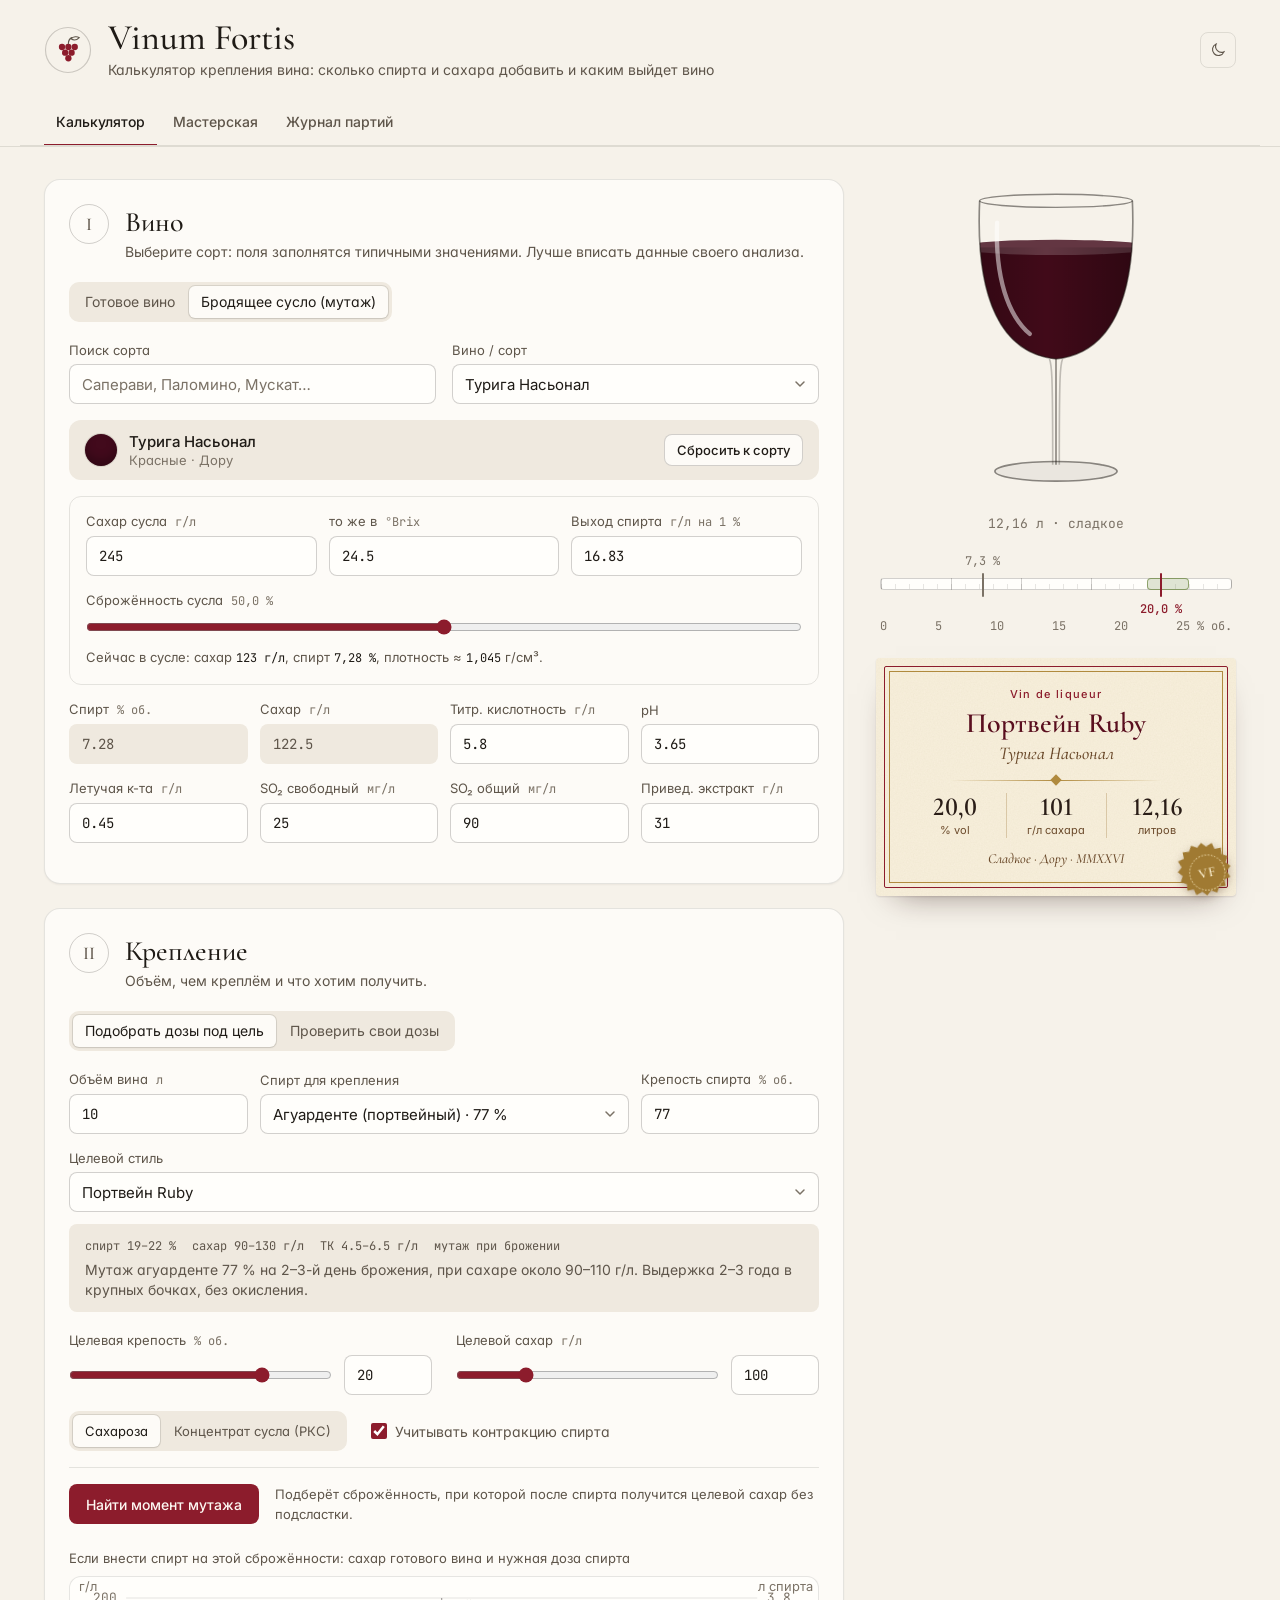
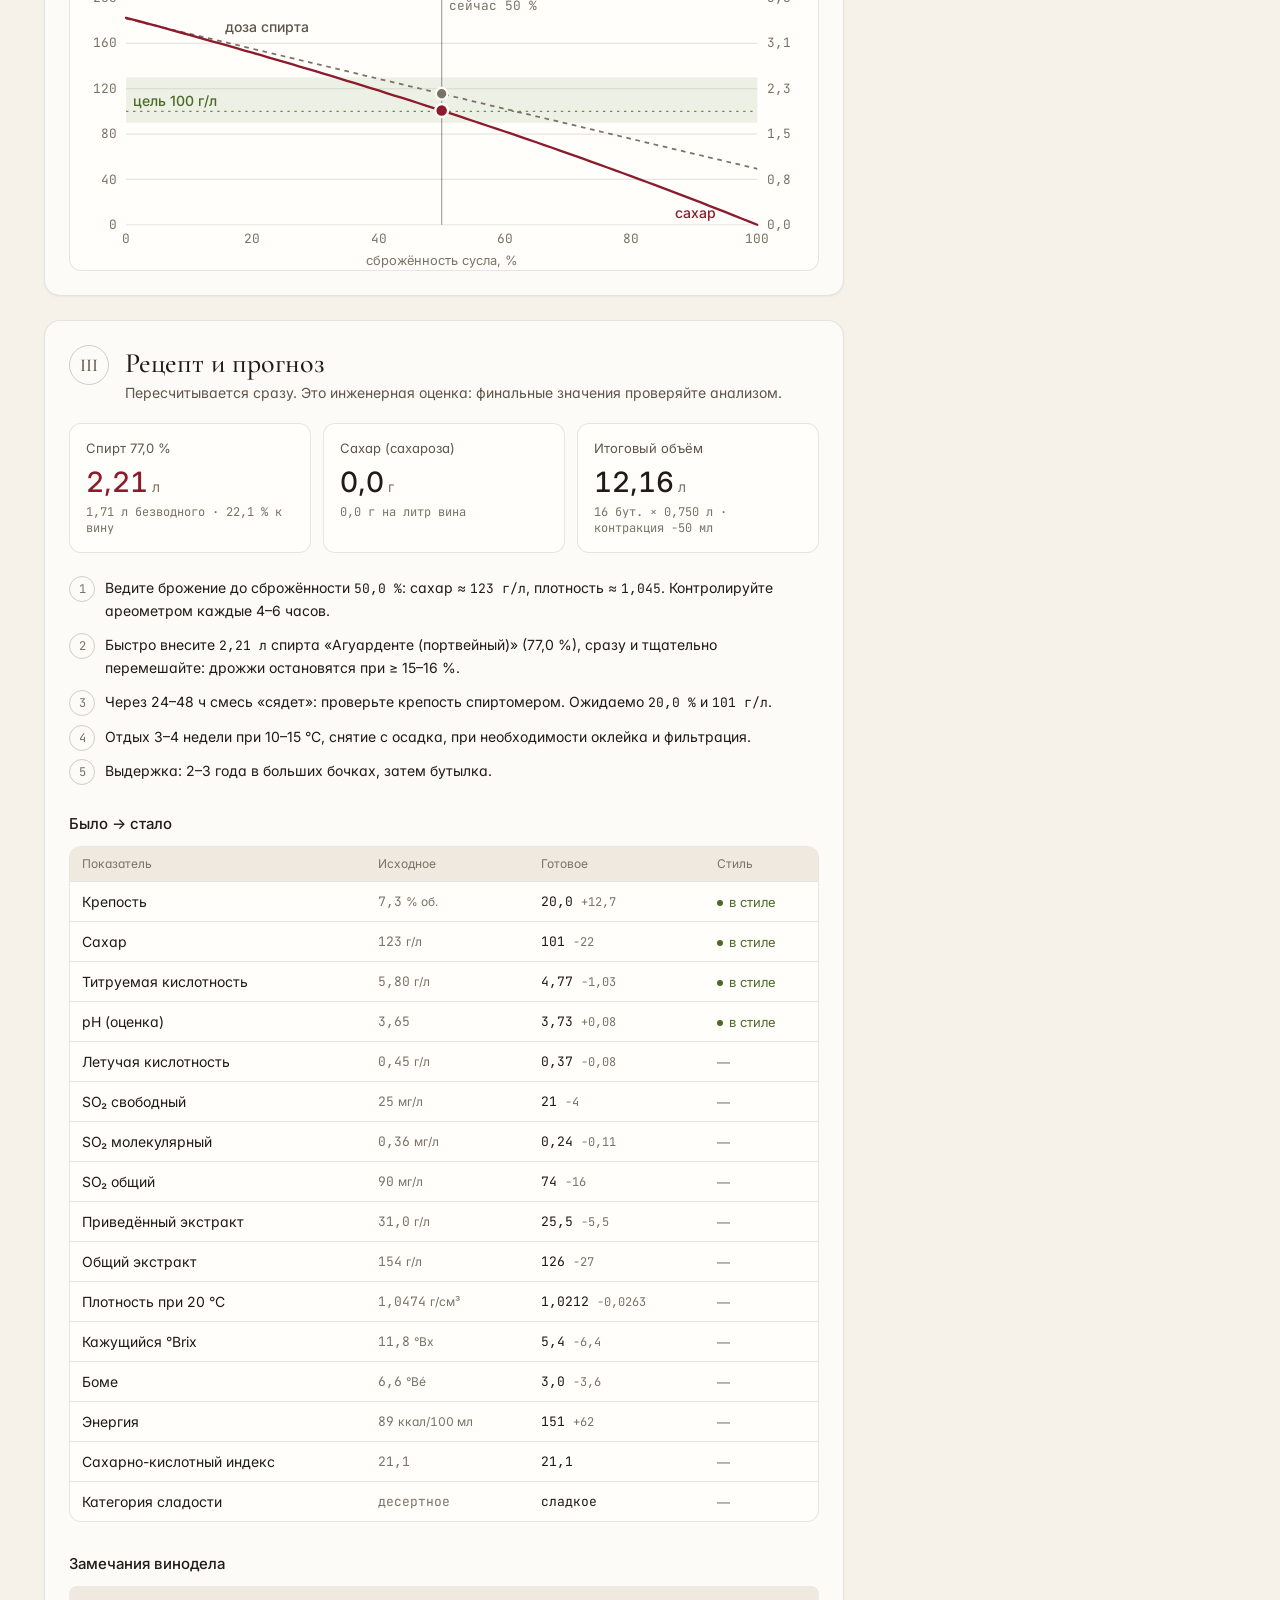
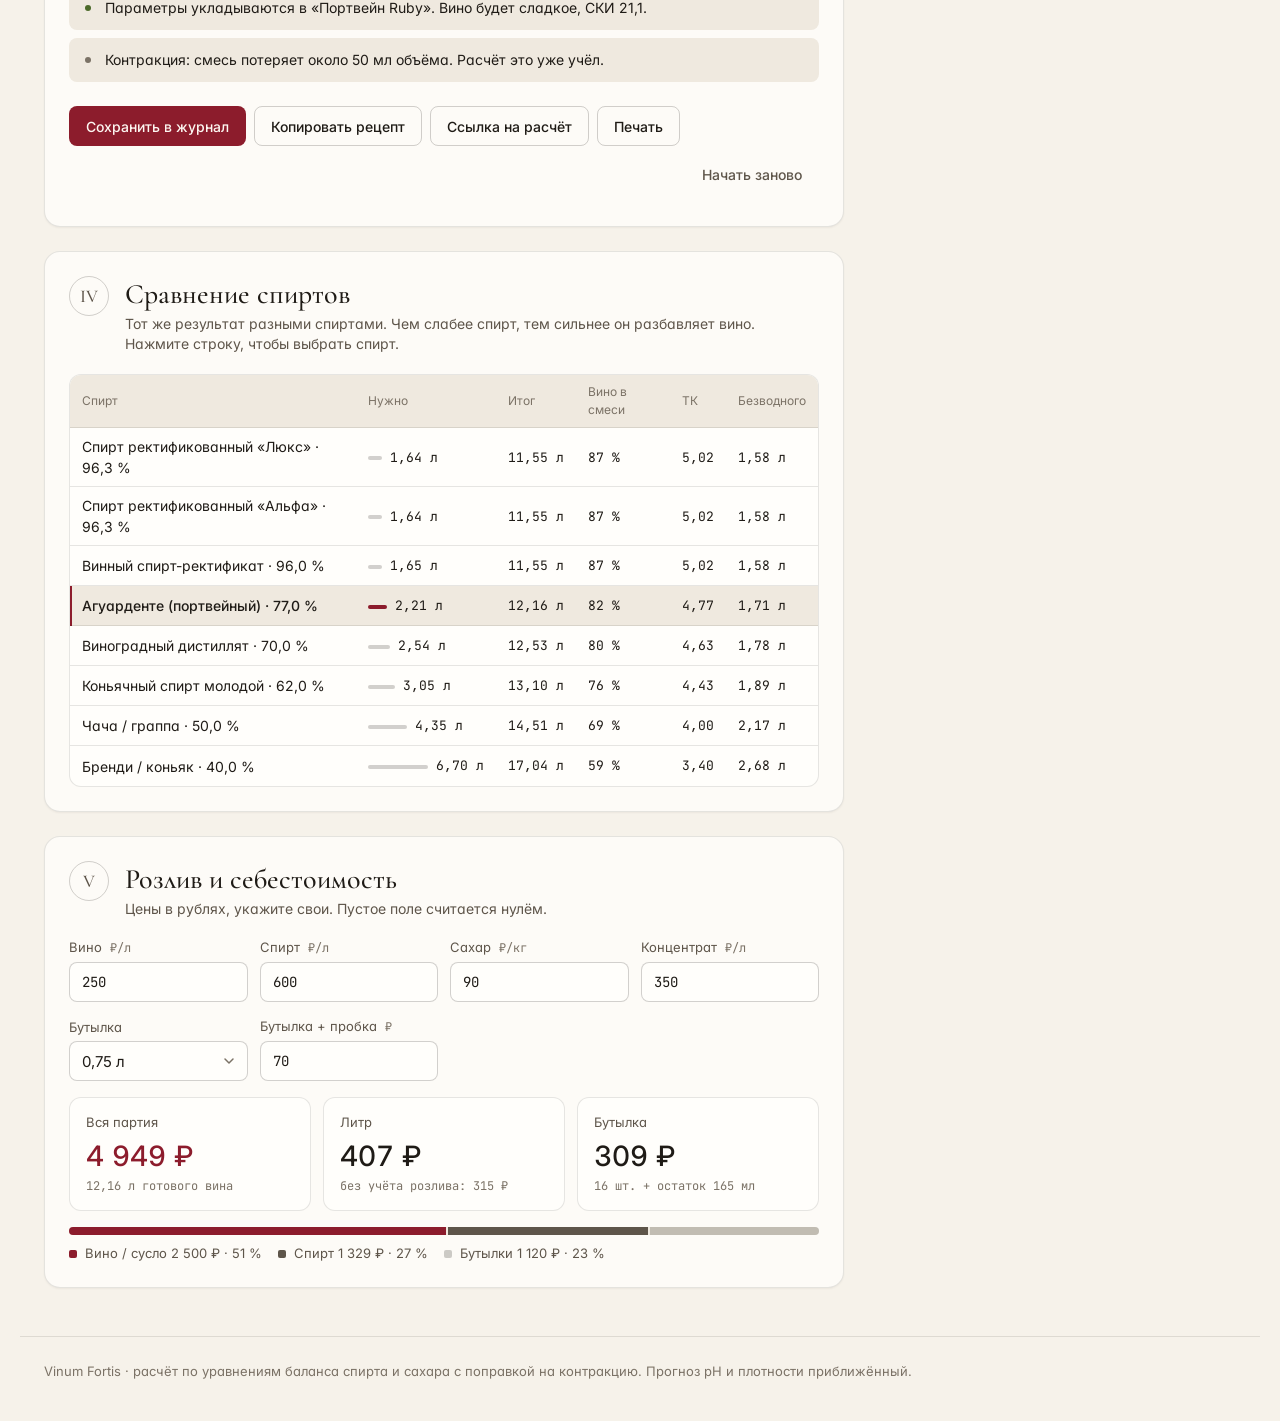
==== commit 41e3ba92: "Unslop design pass for Vinum Fortis, merge new features Merge the calculator expansion (dose mode, c" ====
--- a/wine/index.html
+++ b/wine/index.html
@@ -9,6 +9,8 @@
   <link rel="preconnect" href="https://fonts.gstatic.com" crossorigin>
   <link href="https://fonts.googleapis.com/css2?family=Cormorant+Garamond:ital,wght@0,500;0,600;0,700;1,500;1,600&family=Inter:wght@400;500;600&family=JetBrains+Mono:wght@400;500&display=swap" rel="stylesheet">
   <link rel="stylesheet" href="styles.css">
+  <link rel="manifest" href="manifest.webmanifest">
+  <meta name="theme-color" content="#5a0f1f">
   <link rel="icon" href="data:image/svg+xml,%3Csvg xmlns='http://www.w3.org/2000/svg' viewBox='0 0 32 32'%3E%3Cpath d='M9 3h14c0 9-2 14-7 14S9 12 9 3z' fill='%238c1c2c'/%3E%3Cpath d='M16 17v9M11 29h10' stroke='%23b08a3e' stroke-width='2' stroke-linecap='round'/%3E%3C/svg%3E">
 </head>
 <body>
@@ -32,9 +34,14 @@
         <svg viewBox="0 0 24 24" aria-hidden="true"><path d="M20 14.5A8 8 0 0 1 9.5 4a8 8 0 1 0 10.5 10.5z"/></svg>
       </button>
     </div>
+    <nav class="tabs" role="tablist" aria-label="Разделы">
+      <button role="tab" class="tab" data-tab="calc" aria-selected="true">Калькулятор</button>
+      <button role="tab" class="tab" data-tab="tools" aria-selected="false">Мастерская</button>
+      <button role="tab" class="tab" data-tab="journal" aria-selected="false">Журнал партий <span class="count" id="journalCount"></span></button>
+    </nav>
   </header>
 
-  <main class="layout">
+  <main class="layout panel" id="panel-calc" role="tabpanel">
     <div class="steps">
 
       <!-- I. Вино -->
@@ -107,6 +114,11 @@
           </div>
         </header>
 
+        <div class="segmented" role="radiogroup" aria-label="Как считать">
+          <label><input type="radio" name="calcMode" value="target" checked><span>Подобрать дозы под цель</span></label>
+          <label><input type="radio" name="calcMode" value="dose"><span>Проверить свои дозы</span></label>
+        </div>
+
         <div class="grid">
           <label class="field"><span class="field-label">Объём вина <em>л</em></span><input type="number" id="volume" step="0.1" min="0.05"></label>
           <label class="field span2"><span class="field-label">Спирт для крепления</span><select id="spiritSelect"></select></label>
@@ -119,7 +131,16 @@
         </label>
         <div class="style-card" id="styleCard"></div>
 
-        <div class="target">
+        <div class="dose-block" id="doseBlock" hidden>
+          <div class="grid">
+            <label class="field"><span class="field-label">Спирта вношу <em>л</em></span><input type="number" id="doseSpirit" step="0.01" min="0"></label>
+            <label class="field" id="doseSugarField"><span class="field-label">Сахара вношу <em>г</em></span><input type="number" id="doseSugar" step="10" min="0"></label>
+            <label class="field" id="doseRcsField"><span class="field-label">Концентрата вношу <em>л</em></span><input type="number" id="doseRcs" step="0.01" min="0"></label>
+          </div>
+          <p class="hint">Соответствие проверяется по диапазонам выбранного стиля.</p>
+        </div>
+
+        <div class="target" id="targetBlock">
           <label class="field">
             <span class="field-label">Целевая крепость <em>% об.</em></span>
             <div class="slider-pair">
@@ -148,6 +169,10 @@
         <div class="mutage" id="mutageBox" hidden>
           <button class="btn" id="findMutage" type="button">Найти момент мутажа</button>
           <p class="hint" id="mutageOut">Подберёт сброжённость, при которой после спирта получится целевой сахар без подсластки.</p>
+          <figure class="chart-fig">
+            <figcaption>Если внести спирт на этой сброжённости: сахар готового вина и нужная доза спирта</figcaption>
+            <svg id="mutageChart" class="chart" viewBox="0 0 640 250" role="img" aria-label="График мутажа"></svg>
+          </figure>
         </div>
       </section>
 
@@ -178,9 +203,55 @@
         <ul class="notes" id="notes"></ul>
 
         <div class="actions">
-          <button class="btn" type="button" id="printBtn">Распечатать рецепт</button>
+          <button class="btn" type="button" id="saveBtn">Сохранить в журнал</button>
+          <button class="btn-ghost" type="button" id="copyBtn">Копировать рецепт</button>
+          <button class="btn-ghost" type="button" id="shareBtn">Ссылка на расчёт</button>
+          <button class="btn-ghost" type="button" id="printBtn">Печать</button>
           <button class="btn-ghost" type="button" id="resetAll">Начать заново</button>
         </div>
+        <p class="hint" id="actionMsg" aria-live="polite"></p>
+      </section>
+
+      <!-- IV. Сравнение спиртов -->
+      <section class="card step" aria-labelledby="h-cmp">
+        <header class="step-head">
+          <span class="numeral">IV</span>
+          <div>
+            <h2 id="h-cmp">Сравнение спиртов</h2>
+            <p class="step-sub">Тот же результат разными спиртами. Чем слабее спирт, тем сильнее он разбавляет вино. Нажмите строку, чтобы выбрать спирт.</p>
+          </div>
+        </header>
+        <div class="table-wrap">
+          <table class="params cmp" id="cmpTable">
+            <thead><tr><th>Спирт</th><th>Нужно</th><th>Итог</th><th>Вино в смеси</th><th>ТК</th><th>Безводного</th></tr></thead>
+            <tbody></tbody>
+          </table>
+        </div>
+      </section>
+
+      <!-- V. Себестоимость -->
+      <section class="card step" aria-labelledby="h-cost">
+        <header class="step-head">
+          <span class="numeral">V</span>
+          <div>
+            <h2 id="h-cost">Розлив и себестоимость</h2>
+            <p class="step-sub">Цены в рублях, укажите свои. Пустое поле считается нулём.</p>
+          </div>
+        </header>
+        <div class="grid">
+          <label class="field"><span class="field-label">Вино <em>₽/л</em></span><input type="number" id="priceWine" step="1" min="0"></label>
+          <label class="field"><span class="field-label">Спирт <em>₽/л</em></span><input type="number" id="priceSpirit" step="1" min="0"></label>
+          <label class="field"><span class="field-label">Сахар <em>₽/кг</em></span><input type="number" id="priceSugar" step="1" min="0"></label>
+          <label class="field"><span class="field-label">Концентрат <em>₽/л</em></span><input type="number" id="priceRcs" step="1" min="0"></label>
+          <label class="field"><span class="field-label">Бутылка</span>
+            <select id="bottleSize">
+              <option value="0.375">0,375 л</option><option value="0.5">0,5 л</option><option value="0.7">0,7 л</option>
+              <option value="0.75">0,75 л</option><option value="1">1 л</option><option value="1.5">1,5 л (магнум)</option>
+            </select></label>
+          <label class="field"><span class="field-label">Бутылка + пробка <em>₽</em></span><input type="number" id="priceBottle" step="1" min="0"></label>
+        </div>
+        <div class="recipe" id="costOut"></div>
+        <div class="cost-bar" id="costBar"></div>
       </section>
     </div>
 
@@ -247,6 +318,99 @@
     </aside>
   </main>
 
+  <!-- Мастерская -->
+  <section class="panel workshop" id="panel-tools" role="tabpanel" hidden>
+    <p class="panel-intro">Небольшие расчёты, которые нужны рядом с креплением. Значения подтягиваются из текущего вина, их можно менять.</p>
+    <div class="tools-grid">
+
+      <article class="card tool" id="toolBlend">
+        <h3>Купаж двух вин</h3>
+        <p class="tool-sub">Сколько взять каждого вина, чтобы получить нужный показатель (квадрат Пирсона).</p>
+        <div class="grid g2">
+          <label class="field span2"><span class="field-label">Показатель</span>
+            <select id="blParam"><option value="sugar">Сахар, г/л</option><option value="abv">Спирт, % об.</option><option value="ta">Кислотность, г/л</option></select></label>
+          <label class="field"><span class="field-label">Вино А</span><input type="number" id="blA" step="0.1"></label>
+          <label class="field"><span class="field-label">Вино Б</span><input type="number" id="blB" step="0.1"></label>
+          <label class="field"><span class="field-label">Нужно</span><input type="number" id="blT" step="0.1"></label>
+          <label class="field"><span class="field-label">Объём купажа <em>л</em></span><input type="number" id="blV" step="0.5" min="0"></label>
+        </div>
+        <div class="tool-out" id="blOut"></div>
+      </article>
+
+      <article class="card tool" id="toolAcid">
+        <h3>Кислотность</h3>
+        <p class="tool-sub">Подкисление или раскисление до нужной титруемой кислотности.</p>
+        <div class="grid g2">
+          <label class="field"><span class="field-label">ТК сейчас <em>г/л</em></span><input type="number" id="acNow" step="0.1" min="0"></label>
+          <label class="field"><span class="field-label">ТК нужна <em>г/л</em></span><input type="number" id="acT" step="0.1" min="0"></label>
+          <label class="field"><span class="field-label">Объём <em>л</em></span><input type="number" id="acV" step="0.5" min="0"></label>
+          <label class="field"><span class="field-label">Кислота</span><select id="acAcid"></select></label>
+          <label class="field span2"><span class="field-label">Раскислитель</span><select id="acBase"></select></label>
+        </div>
+        <div class="tool-out" id="acOut"></div>
+      </article>
+
+      <article class="card tool" id="toolSO2">
+        <h3>Сульфитация</h3>
+        <p class="tool-sub">Защитную силу SO₂ определяет молекулярная форма, а она зависит от pH.</p>
+        <div class="grid g2">
+          <label class="field"><span class="field-label">pH</span><input type="number" id="soPH" step="0.01" min="2.8" max="4.2"></label>
+          <label class="field"><span class="field-label">Свободный SO₂ сейчас <em>мг/л</em></span><input type="number" id="soFree" step="1" min="0"></label>
+          <label class="field"><span class="field-label">Цель молекулярного <em>мг/л</em></span>
+            <select id="soMol"><option value="0.5">0,5 (красные, крепкие)</option><option value="0.6" selected>0,6 (стандарт)</option><option value="0.8">0,8 (белые, сладкие)</option></select></label>
+          <label class="field"><span class="field-label">Объём <em>л</em></span><input type="number" id="soV" step="0.5" min="0"></label>
+        </div>
+        <div class="tool-out" id="soOut"></div>
+      </article>
+
+      <article class="card tool" id="toolDilute">
+        <h3>Разведение спирта</h3>
+        <p class="tool-sub">Сколько воды долить до нужной крепости с учётом контракции.</p>
+        <div class="grid g2">
+          <label class="field"><span class="field-label">Спирта <em>л</em></span><input type="number" id="dlV" step="0.1" min="0"></label>
+          <label class="field"><span class="field-label">Крепость <em>% об.</em></span><input type="number" id="dlA1" step="0.1" min="1" max="100"></label>
+          <label class="field span2"><span class="field-label">Нужная крепость <em>% об.</em></span><input type="number" id="dlA2" step="0.1" min="1" max="100"></label>
+        </div>
+        <div class="tool-out" id="dlOut"></div>
+      </article>
+
+      <article class="card tool" id="toolHydro">
+        <h3>Ареометр и сахар</h3>
+        <p class="tool-sub">Плотность сусла → °Brix, Боме, Эксле, сахар и потенциальный спирт; шаптализация до нужного потенциала.</p>
+        <div class="grid g2">
+          <label class="field"><span class="field-label">Плотность <em>г/см³ при 20 °C</em></span><input type="number" id="hySG" step="0.001" min="0.98" max="1.35"></label>
+          <label class="field"><span class="field-label">Объём сусла <em>л</em></span><input type="number" id="hyV" step="0.5" min="0"></label>
+          <label class="field span2"><span class="field-label">Нужный потенциальный спирт <em>% об.</em></span><input type="number" id="hyT" step="0.1" min="0" max="20"></label>
+        </div>
+        <div class="tool-out" id="hyOut"></div>
+      </article>
+
+      <article class="card tool" id="toolBottle">
+        <h3>Справка по стилям</h3>
+        <p class="tool-sub">Все стили в одной таблице. Нажмите, чтобы выбрать стиль в калькуляторе.</p>
+        <div class="table-wrap"><table class="params mini" id="styleRef"><thead><tr><th>Стиль</th><th>Спирт</th><th>Сахар</th><th>Способ</th></tr></thead><tbody></tbody></table></div>
+      </article>
+    </div>
+  </section>
+
+  <!-- Журнал -->
+  <section class="panel journal" id="panel-journal" role="tabpanel" hidden>
+    <div class="card">
+      <div class="journal-head">
+        <label class="field grow"><span class="field-label">Название партии</span><input type="text" id="jName" placeholder="Например: Портвейн-2026, бочка 3" maxlength="80"></label>
+        <button class="btn" type="button" id="jSave">Сохранить текущий расчёт</button>
+      </div>
+      <div class="journal-tools">
+        <button class="btn-ghost" type="button" id="jExport">Экспорт JSON</button>
+        <button class="btn-ghost" type="button" id="jCsv">Экспорт CSV</button>
+        <label class="btn-ghost file-btn">Импорт JSON<input type="file" id="jImport" accept="application/json,.json"></label>
+        <button class="btn-ghost danger" type="button" id="jClear">Очистить журнал</button>
+      </div>
+      <p class="hint" id="jMsg" aria-live="polite">Журнал хранится только в этом браузере. Чтобы перенести его, сделайте экспорт.</p>
+    </div>
+    <div class="journal-list" id="jList"></div>
+  </section>
+
   <footer class="foot">
     Vinum Fortis · расчёт по уравнениям баланса спирта и сахара с поправкой на контракцию. Прогноз pH и плотности приближённый.
   </footer>
--- a/wine/styles.css
+++ b/wine/styles.css
@@ -97,7 +97,7 @@
 .sub-h { font: 500 15px/20px var(--sans); color: var(--ink); margin: 32px 0 12px; }
 
 /* ——— поля ——— */
-.grid { display: grid; grid-template-columns: repeat(4, minmax(0, 1fr)); gap: 16px 12px; margin: 16px 0; }
+.grid { display: grid; grid-template-columns: repeat(4, minmax(0, 1fr)); gap: 16px 12px; margin: 16px 0; align-items: end; }
 .span2 { grid-column: span 2; }
 .field { display: flex; flex-direction: column; gap: 6px; min-width: 0; }
 .field.grow { flex: 1 1 220px; }
@@ -207,7 +207,9 @@
 .notes li::before { content: ''; position: absolute; left: 16px; top: 19px; width: 6px; height: 6px; border-radius: 50%; background: var(--ink-muted); }
 .notes li.warn::before { background: var(--out); }
 .notes li.good::before { background: var(--ok); }
-.actions { display: flex; gap: 12px; margin-top: 24px; flex-wrap: wrap; }
+.actions { display: flex; gap: 8px; margin-top: 24px; flex-wrap: wrap; }
+.actions #resetAll { margin-left: auto; border-color: transparent; color: var(--ink-soft); }
+.actions #resetAll:hover { color: var(--ink); }
 
 /* ——— сцена: бокал, ареометр, этикетка ——— */
 .stage-inner { display: grid; gap: 24px; }
@@ -259,6 +261,105 @@
 
 .foot { position: relative; z-index: 1; max-width: 1240px; margin: 0 auto; padding: 24px 24px 40px; border-top: 1px solid var(--line); font-size: 13px; line-height: 20px; color: var(--ink-muted); }
 
+
+/* ——— вкладки ——— */
+.tabs { max-width: 1240px; margin: 0 auto; padding: 0 24px; display: flex; gap: 4px; overflow-x: auto; scrollbar-width: none; border-bottom: 1px solid var(--line); }
+.tab { appearance: none; border: 0; background: none; cursor: pointer; padding: 12px 12px; margin-bottom: -1px; font: 500 14px/20px var(--sans); color: var(--ink-soft); border-bottom: 2px solid transparent; white-space: nowrap; transition: color .15s var(--ease), border-color .15s var(--ease); }
+.tab:hover { color: var(--ink); }
+.tab[aria-selected="true"] { color: var(--ink); border-bottom-color: var(--garnet); }
+.tab:focus-visible { outline: 2px solid var(--garnet-soft); outline-offset: -4px; border-radius: 6px; }
+.count { display: inline-block; margin-left: 6px; font: 400 12px/1 var(--mono); color: var(--ink-muted); font-variant-numeric: tabular-nums; }
+.count:empty { display: none; }
+.panel-intro { color: var(--ink-soft); margin: 0 0 24px; max-width: 70ch; font-size: 15px; line-height: 22px; }
+.workshop, .journal { position: relative; z-index: 1; max-width: 1240px; margin: 0 auto; padding: 32px 24px 48px; }
+
+/* ——— доп. блоки калькулятора ——— */
+.steps > .card > .segmented { margin-bottom: 4px; }
+.dose-block { margin: 8px 0 4px; padding: 16px 16px 4px; border-radius: 12px; border: 1px solid var(--line); }
+.dose-block .grid { margin: 0 0 8px; grid-template-columns: repeat(3, minmax(0, 1fr)); }
+.dose-block .hint { margin: 0 0 12px; }
+.chart-fig { margin: 8px 0 0; flex: 1 1 100%; }
+.chart-fig figcaption { font-size: 13px; line-height: 20px; color: var(--ink-soft); margin-bottom: 8px; }
+.chart { width: 100%; height: auto; display: block; background: var(--field); border: 1px solid var(--line); border-radius: 12px; }
+.chart .grid-line { stroke: var(--line); stroke-width: 1; }
+.chart .axis-text { font: 400 11px var(--mono); fill: var(--ink-muted); }
+.chart .axis-title { font: 400 11px var(--sans); fill: var(--ink-muted); }
+.chart .band { fill: color-mix(in srgb, var(--olive) 12%, transparent); }
+.chart .s-sugar { fill: none; stroke: var(--garnet); stroke-width: 2; stroke-linejoin: round; stroke-linecap: round; }
+.chart .s-spirit { fill: none; stroke: var(--ink-muted); stroke-width: 1.5; stroke-dasharray: 4 4; stroke-linejoin: round; }
+.chart .target-line { stroke: var(--olive); stroke-width: 1; stroke-dasharray: 2 4; }
+.chart .now-line { stroke: var(--ink); stroke-width: 1; opacity: .4; }
+.chart .dot-sugar { fill: var(--garnet); stroke: var(--field); stroke-width: 2; }
+.chart .dot-spirit { fill: var(--ink-muted); stroke: var(--field); stroke-width: 2; }
+.chart .lbl { font: 500 12px var(--sans); }
+.chart .lbl.sugar { fill: var(--garnet); }
+.chart .lbl.spirit { fill: var(--ink-soft); }
+.chart .lbl.target { fill: var(--ok); }
+.chart .hit { fill: transparent; cursor: pointer; }
+
+.cmp tbody tr { cursor: pointer; transition: background-color .15s var(--ease); }
+.cmp tbody tr:hover { background: var(--paper-2); }
+.cmp tbody tr.current { background: var(--paper-2); box-shadow: inset 2px 0 0 var(--garnet); }
+.cmp tbody tr.current td:first-child { font-weight: 500; color: var(--ink); }
+.cmp tbody tr.disabled { cursor: default; opacity: .5; }
+.bar { display: inline-block; height: 4px; border-radius: 2px; background: var(--line-strong); vertical-align: middle; margin-right: 8px; }
+.cmp tbody tr.current .bar { background: var(--garnet); }
+
+.cost-bar { display: flex; gap: 2px; height: 8px; border-radius: 4px; overflow: hidden; margin-top: 16px; background: var(--paper-2); }
+.cost-bar span { display: block; height: 100%; }
+.cost-legend { display: flex; flex-wrap: wrap; gap: 4px 16px; margin-top: 8px; font-size: 13px; line-height: 20px; color: var(--ink-soft); }
+.cost-legend i { display: inline-block; width: 8px; height: 8px; border-radius: 2px; margin-right: 8px; vertical-align: 0; }
+
+/* ——— мастерская ——— */
+.tools-grid { display: grid; grid-template-columns: repeat(auto-fill, minmax(340px, 1fr)); gap: 24px; align-items: start; }
+.tool h3 { font: 500 24px/1.15 var(--serif); color: var(--ink); margin: 0 0 4px; }
+.tool-sub { margin: 0 0 8px; font-size: 13px; line-height: 20px; color: var(--ink-soft); }
+.grid.g2 { grid-template-columns: repeat(2, minmax(0, 1fr)); }
+.tools-grid #toolBottle { grid-column: 1 / -1; }
+#styleRef td:nth-child(2), #styleRef td:nth-child(3) { font-family: var(--mono); font-size: 13px; white-space: nowrap; }
+.tool-out { padding: 12px 16px; border-radius: 8px; background: var(--paper-2); font-size: 14px; line-height: 20px; min-height: 48px; }
+.tool-out p { margin: 0; }
+.tool-out p + p { margin-top: 8px; }
+.tool-out b { font: 400 14px var(--mono); color: var(--ink); font-variant-numeric: tabular-nums; }
+.tool-out .big { font: 500 28px/1.1 var(--sans); color: var(--ink); font-variant-numeric: tabular-nums; }
+.tool-out .muted { color: var(--ink-muted); font-size: 13px; }
+.tool-out .bad { color: var(--out); }
+.kv { display: grid; grid-template-columns: repeat(auto-fit, minmax(112px, 1fr)); gap: 8px 12px; }
+.kv div { display: flex; flex-direction: column; gap: 2px; }
+.kv small { font-size: 12px; color: var(--ink-muted); }
+.params.mini td, .params.mini th { padding: 6px 12px; height: 32px; font-size: 13px; }
+.params.mini tbody tr { cursor: pointer; transition: background-color .15s var(--ease); }
+.params.mini tbody tr:hover { background: var(--paper-2); }
+
+/* ——— журнал ——— */
+.journal-head { display: flex; gap: 16px; align-items: flex-end; flex-wrap: wrap; }
+.journal-tools { display: flex; gap: 8px; flex-wrap: wrap; margin-top: 16px; }
+.file-btn { display: inline-flex; align-items: center; position: relative; overflow: hidden; }
+.file-btn input { position: absolute; inset: 0; opacity: 0; cursor: pointer; }
+.btn-ghost.danger { color: var(--out); }
+.btn-ghost.danger:hover { border-color: var(--out); background: transparent; }
+.journal-list { display: grid; grid-template-columns: repeat(auto-fill, minmax(300px, 1fr)); gap: 16px; margin-top: 24px; }
+.entry { padding: 20px; }
+.entry h3 { display: flex; align-items: center; gap: 8px; font: 500 22px/1.15 var(--serif); margin: 0; color: var(--ink); overflow-wrap: anywhere; }
+.entry h3::before { content: ''; flex: none; width: 12px; height: 12px; border-radius: 50%; background: var(--hue, var(--garnet)); box-shadow: inset 0 -2px 4px rgba(0, 0, 0, .25); }
+.entry .meta { font-size: 13px; line-height: 20px; color: var(--ink-muted); margin: 4px 0 12px; }
+.entry .figs { display: flex; gap: 16px; flex-wrap: wrap; font: 400 13px var(--mono); font-variant-numeric: tabular-nums; }
+.entry .figs span small { font-family: var(--sans); color: var(--ink-muted); margin-left: 4px; }
+.entry .row { display: flex; gap: 8px; margin-top: 16px; flex-wrap: wrap; }
+.entry .row button { height: 32px; font-size: 13px; padding: 0 12px; }
+.empty { padding: 48px 20px; text-align: center; color: var(--ink-muted); font-size: 15px; line-height: 22px; grid-column: 1 / -1; border: 1px dashed var(--line-strong); border-radius: var(--radius); }
+
+@media (max-width: 560px) {
+  .tabs { padding: 0 8px; }
+  .workshop, .journal { padding: 20px 16px 32px; }
+  .tools-grid { grid-template-columns: minmax(0, 1fr); }
+  .dose-block .grid { grid-template-columns: 1fr 1fr; }
+  .journal-list { grid-template-columns: minmax(0, 1fr); }
+}
+@media print {
+  .tabs, #panel-tools, #panel-journal, .chart-fig, .cost-bar { display: none !important; }
+}
+
 /* ——— адаптив ——— */
 @media (max-width: 1020px) {
   .layout { grid-template-columns: minmax(0, 1fr) 320px; gap: 24px; }
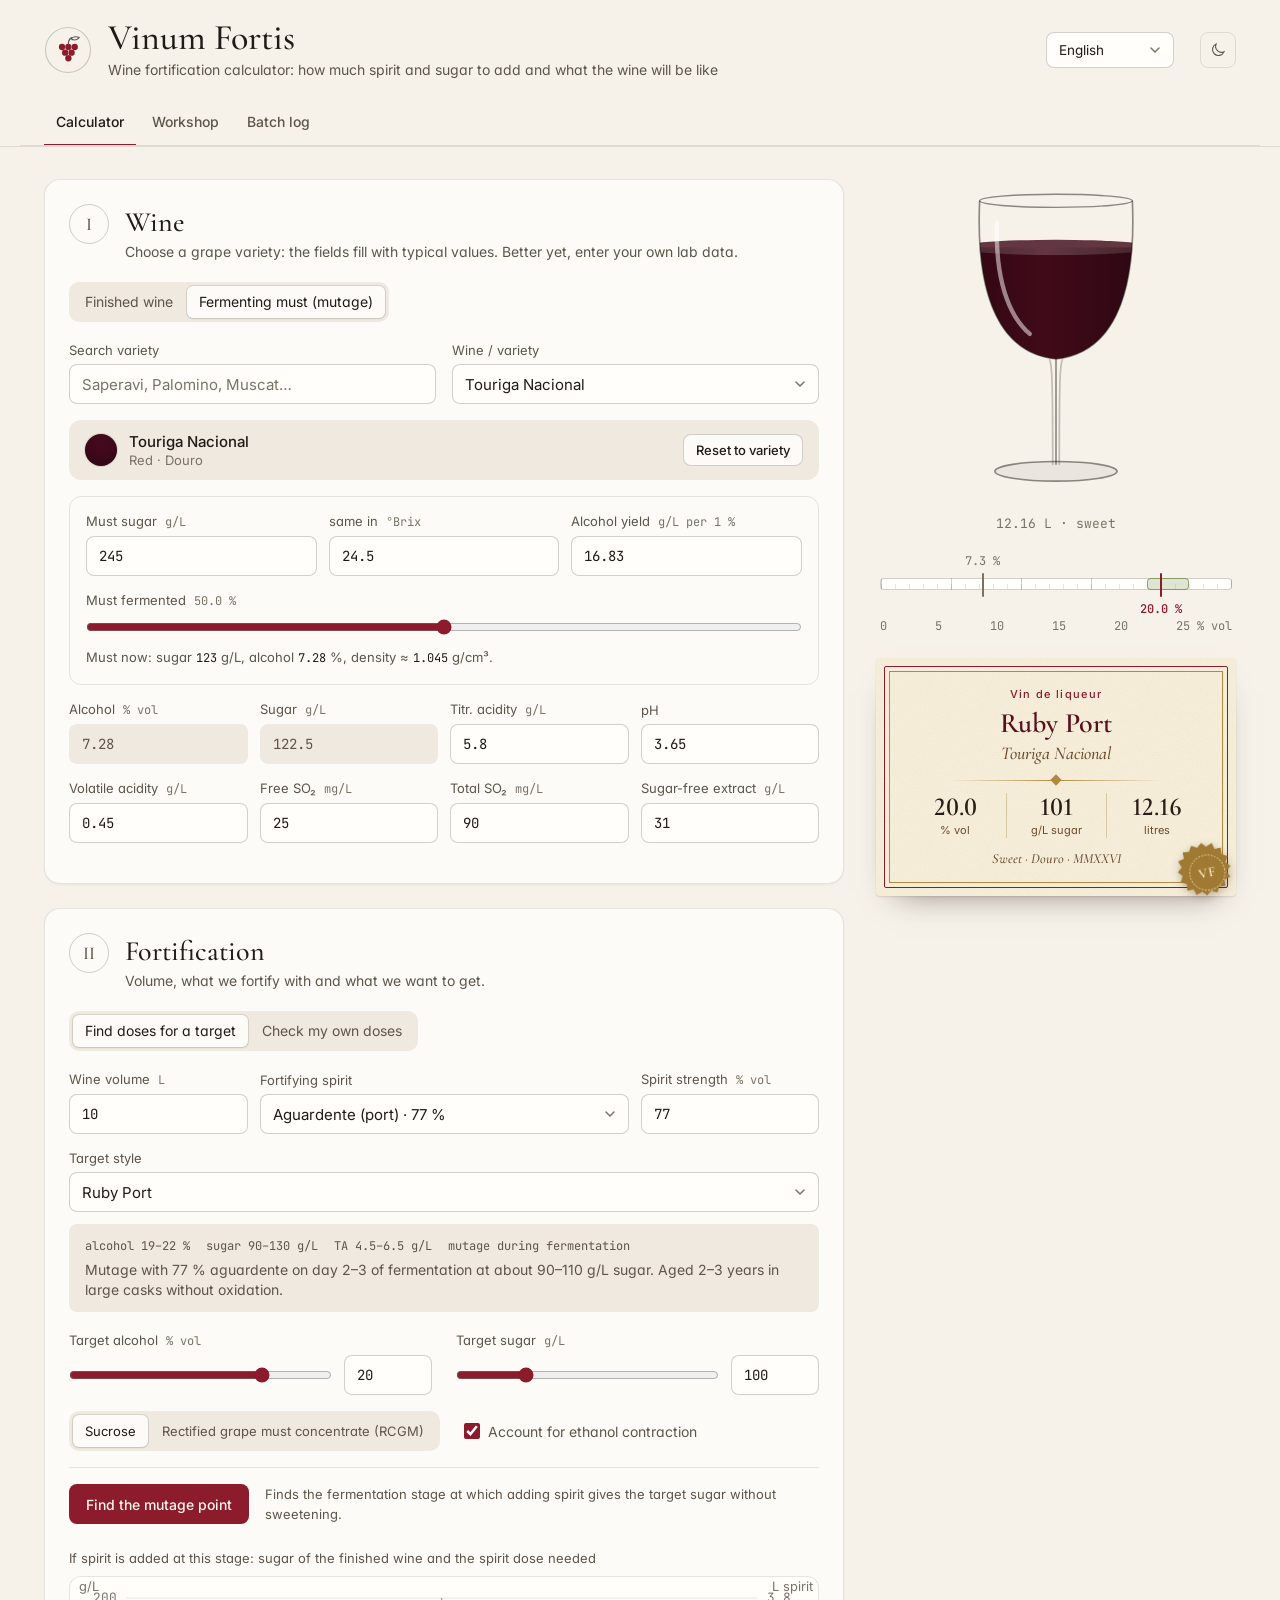
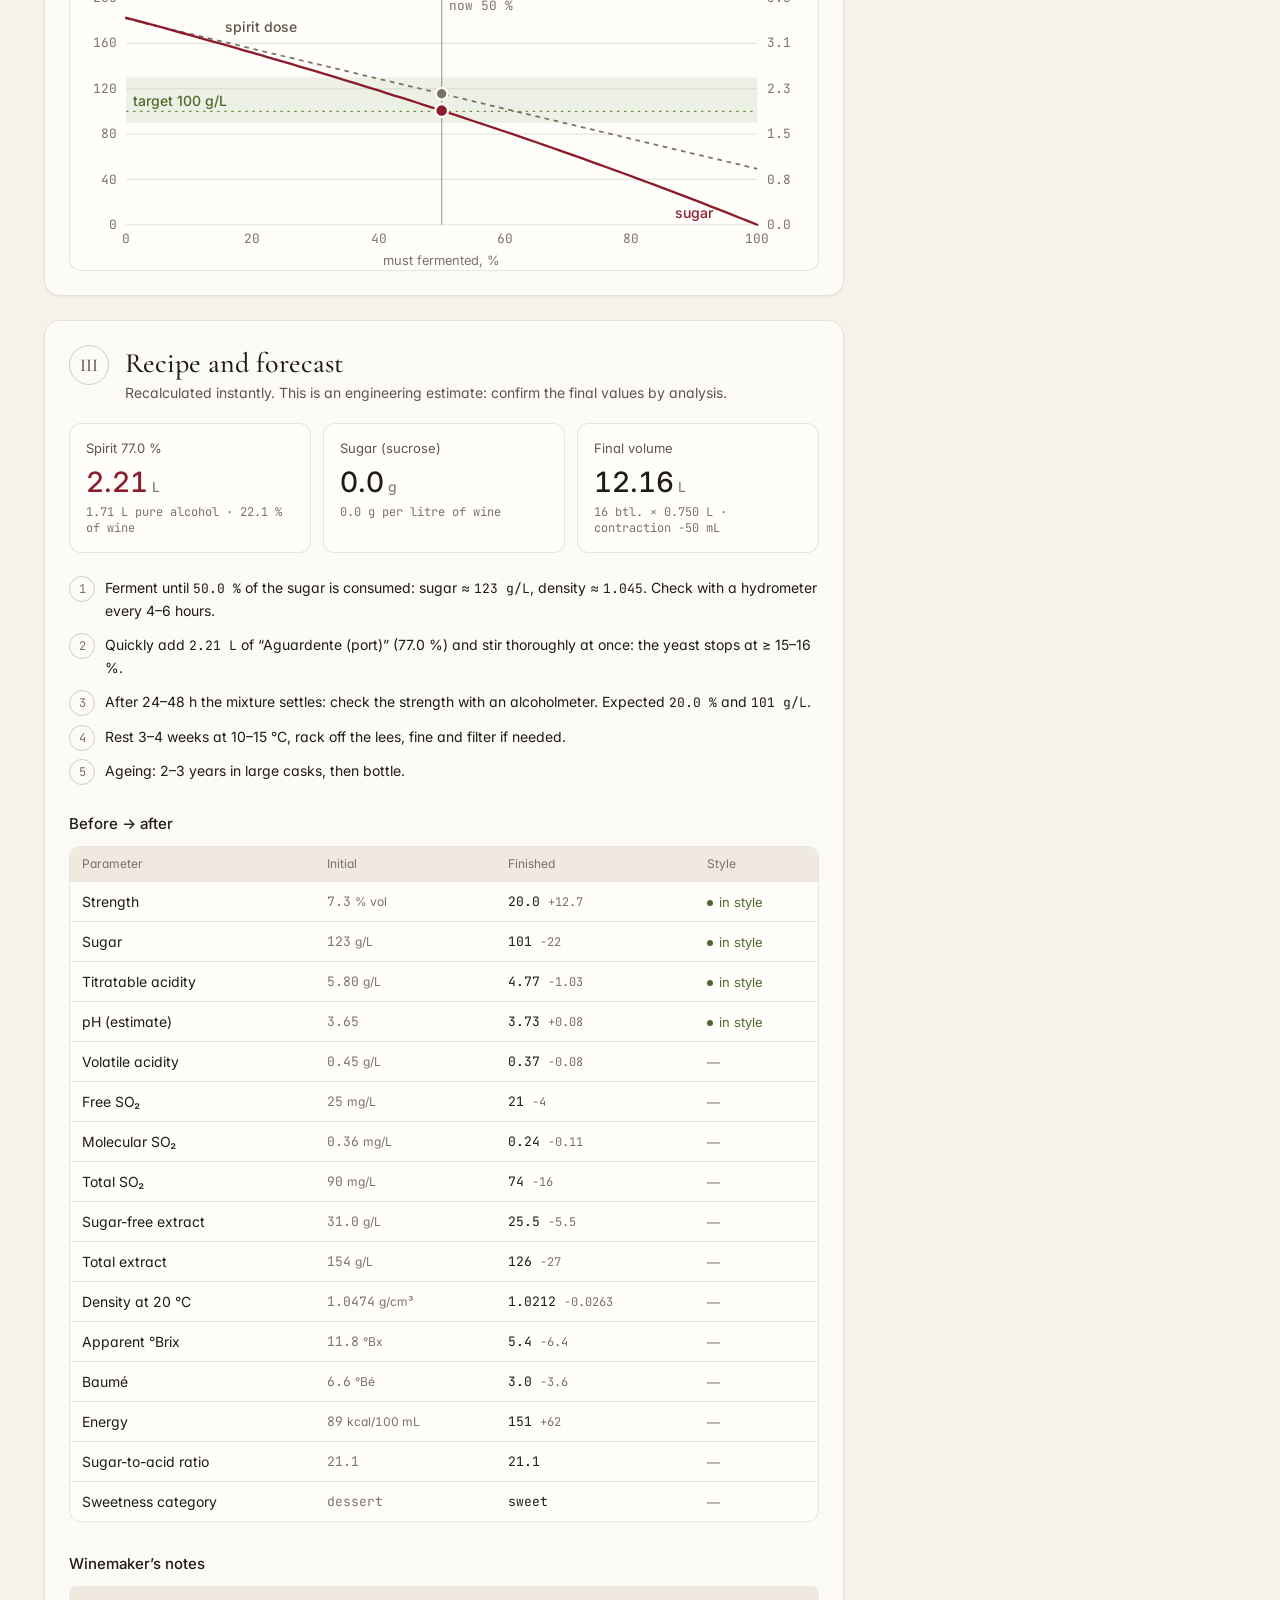
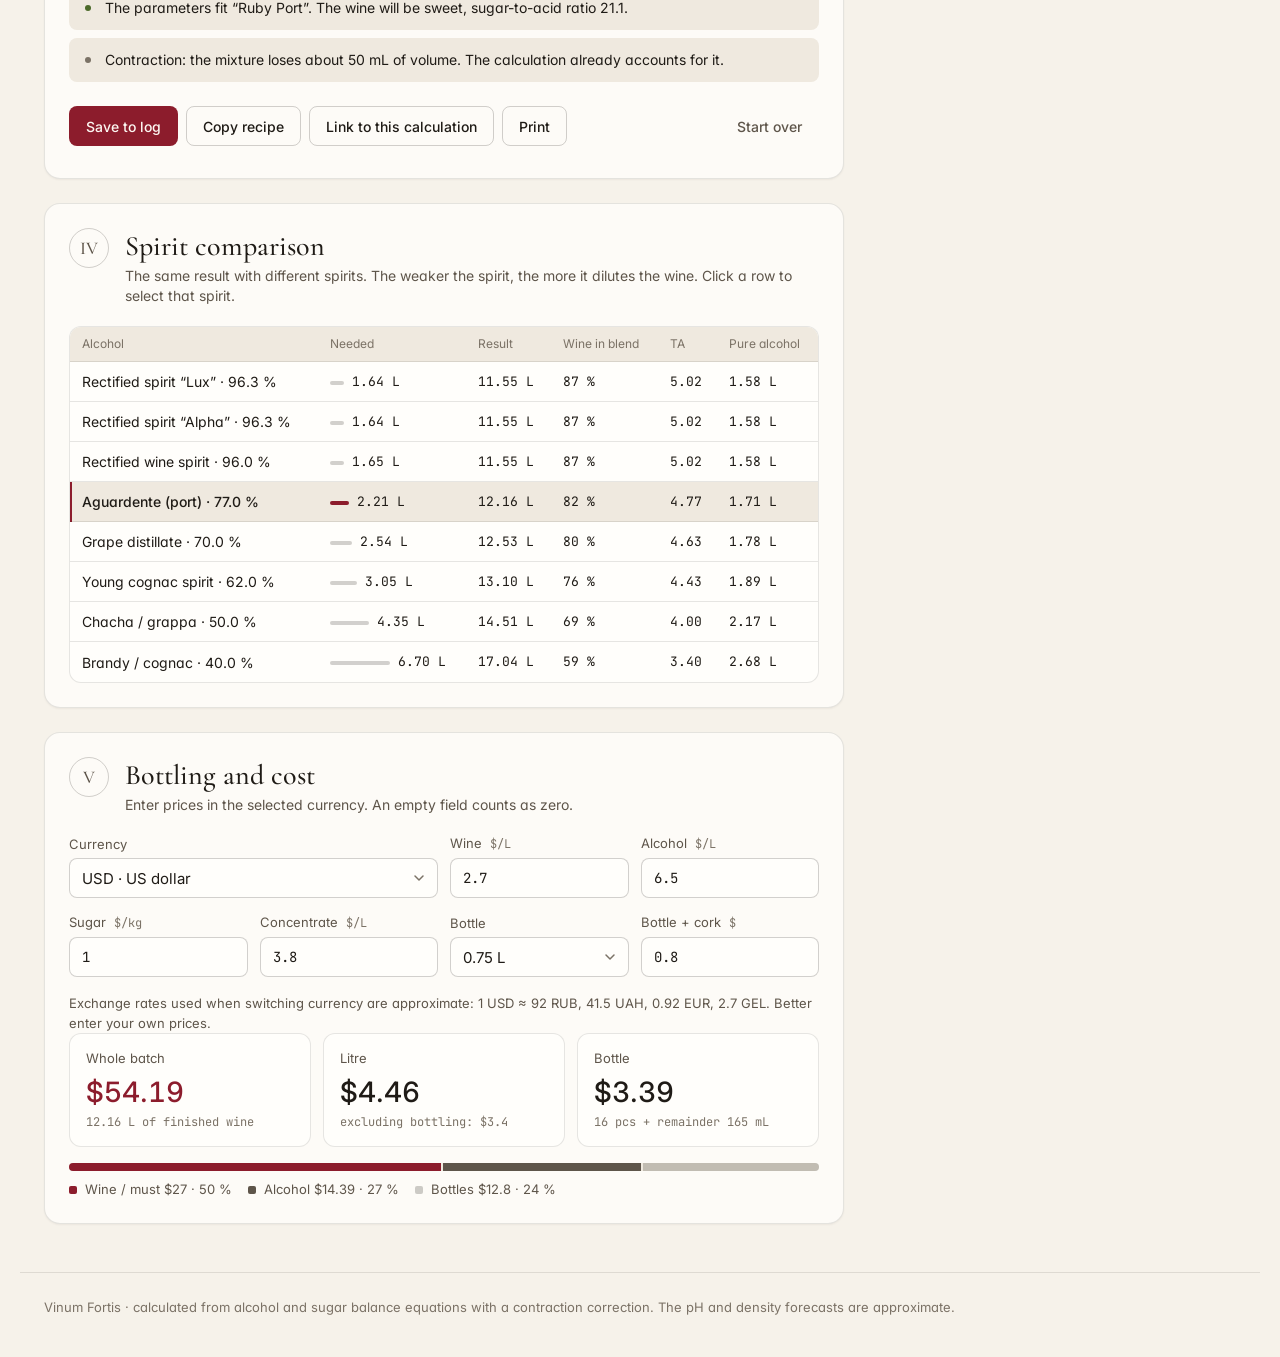
==== commit 5ed4b672: "Add 8-language interface and per-country currencies - Languages: ru, uk, en, fr, es, it, de, pt, ka;" ====
--- a/wine/index.html
+++ b/wine/index.html
@@ -30,6 +30,7 @@
         <h1>Vinum Fortis</h1>
         <p class="tagline">Калькулятор крепления вина: сколько спирта и сахара добавить и каким выйдет вино</p>
       </div>
+      <label class="lang-pick"><span class="sr-only">Язык</span><select id="langSelect" aria-label="Язык"></select></label>
       <button class="theme-toggle" id="themeToggle" type="button" aria-label="Переключить тему">
         <svg viewBox="0 0 24 24" aria-hidden="true"><path d="M20 14.5A8 8 0 0 1 9.5 4a8 8 0 1 0 10.5 10.5z"/></svg>
       </button>
@@ -235,21 +236,23 @@
           <span class="numeral">V</span>
           <div>
             <h2 id="h-cost">Розлив и себестоимость</h2>
-            <p class="step-sub">Цены в рублях, укажите свои. Пустое поле считается нулём.</p>
+            <p class="step-sub">Цены указывайте в выбранной валюте. Пустое поле считается нулём.</p>
           </div>
         </header>
         <div class="grid">
-          <label class="field"><span class="field-label">Вино <em>₽/л</em></span><input type="number" id="priceWine" step="1" min="0"></label>
-          <label class="field"><span class="field-label">Спирт <em>₽/л</em></span><input type="number" id="priceSpirit" step="1" min="0"></label>
-          <label class="field"><span class="field-label">Сахар <em>₽/кг</em></span><input type="number" id="priceSugar" step="1" min="0"></label>
-          <label class="field"><span class="field-label">Концентрат <em>₽/л</em></span><input type="number" id="priceRcs" step="1" min="0"></label>
+          <label class="field span2"><span class="field-label">Валюта</span><select id="currency"></select></label>
+          <label class="field"><span class="field-label">Вино <em><span class="cur-sym">₽</span>/л</em></span><input type="number" id="priceWine" step="1" min="0"></label>
+          <label class="field"><span class="field-label">Спирт <em><span class="cur-sym">₽</span>/л</em></span><input type="number" id="priceSpirit" step="1" min="0"></label>
+          <label class="field"><span class="field-label">Сахар <em><span class="cur-sym">₽</span>/кг</em></span><input type="number" id="priceSugar" step="1" min="0"></label>
+          <label class="field"><span class="field-label">Концентрат <em><span class="cur-sym">₽</span>/л</em></span><input type="number" id="priceRcs" step="1" min="0"></label>
           <label class="field"><span class="field-label">Бутылка</span>
             <select id="bottleSize">
               <option value="0.375">0,375 л</option><option value="0.5">0,5 л</option><option value="0.7">0,7 л</option>
               <option value="0.75">0,75 л</option><option value="1">1 л</option><option value="1.5">1,5 л (магнум)</option>
             </select></label>
-          <label class="field"><span class="field-label">Бутылка + пробка <em>₽</em></span><input type="number" id="priceBottle" step="1" min="0"></label>
-        </div>
+          <label class="field"><span class="field-label">Бутылка + пробка <em class="cur-sym">₽</em></span><input type="number" id="priceBottle" step="1" min="0"></label>
+        </div>
+        <p class="hint" id="rateNote"></p>
         <div class="recipe" id="costOut"></div>
         <div class="cost-bar" id="costBar"></div>
       </section>
@@ -406,7 +409,8 @@
         <label class="btn-ghost file-btn">Импорт JSON<input type="file" id="jImport" accept="application/json,.json"></label>
         <button class="btn-ghost danger" type="button" id="jClear">Очистить журнал</button>
       </div>
-      <p class="hint" id="jMsg" aria-live="polite">Журнал хранится только в этом браузере. Чтобы перенести его, сделайте экспорт.</p>
+      <p class="hint">Журнал хранится только в этом браузере. Чтобы перенести его, сделайте экспорт.</p>
+      <p class="hint" id="jMsg" aria-live="polite"></p>
     </div>
     <div class="journal-list" id="jList"></div>
   </section>
@@ -415,6 +419,19 @@
     Vinum Fortis · расчёт по уравнениям баланса спирта и сахара с поправкой на контракцию. Прогноз pH и плотности приближённый.
   </footer>
 
+  <script src="i18n.js"></script>
+  <script src="i18n/keys.js"></script>
+  <script src="i18n/names-latin.js"></script>
+  <script src="i18n/names-uk.js"></script>
+  <script src="i18n/names-ka.js"></script>
+  <script src="i18n/uk.js"></script>
+  <script src="i18n/en.js"></script>
+  <script src="i18n/fr.js"></script>
+  <script src="i18n/es.js"></script>
+  <script src="i18n/it.js"></script>
+  <script src="i18n/de.js"></script>
+  <script src="i18n/pt.js"></script>
+  <script src="i18n/ka.js"></script>
   <script src="data.js"></script>
   <script src="calc.js"></script>
   <script src="app.js"></script>
--- a/wine/styles.css
+++ b/wine/styles.css
@@ -410,3 +410,16 @@
   .stage { position: static; }
   .label { max-width: 360px; margin: 0 auto 16px; box-shadow: none; }
 }
+
+/* ——— язык и валюта ——— */
+.sr-only { position: absolute; width: 1px; height: 1px; padding: 0; margin: -1px; overflow: hidden; clip: rect(0 0 0 0); white-space: nowrap; border: 0; }
+.lang-pick { margin-left: auto; }
+.lang-pick select { height: 36px; width: auto; min-width: 128px; padding-right: 34px; font-size: 13.5px; }
+.lang-pick + .theme-toggle { margin-left: 10px; }
+@media (max-width: 560px) {
+  .masthead-inner { flex-wrap: wrap; gap: 12px 14px; }
+  .masthead-inner > div:not(.crest) { flex: 1 1 calc(100% - 80px); min-width: 0; }
+  .lang-pick { margin-left: 0; flex: 1 1 auto; }
+  .lang-pick select { width: 100%; min-width: 0; }
+  .lang-pick + .theme-toggle { margin-left: 0; }
+}
